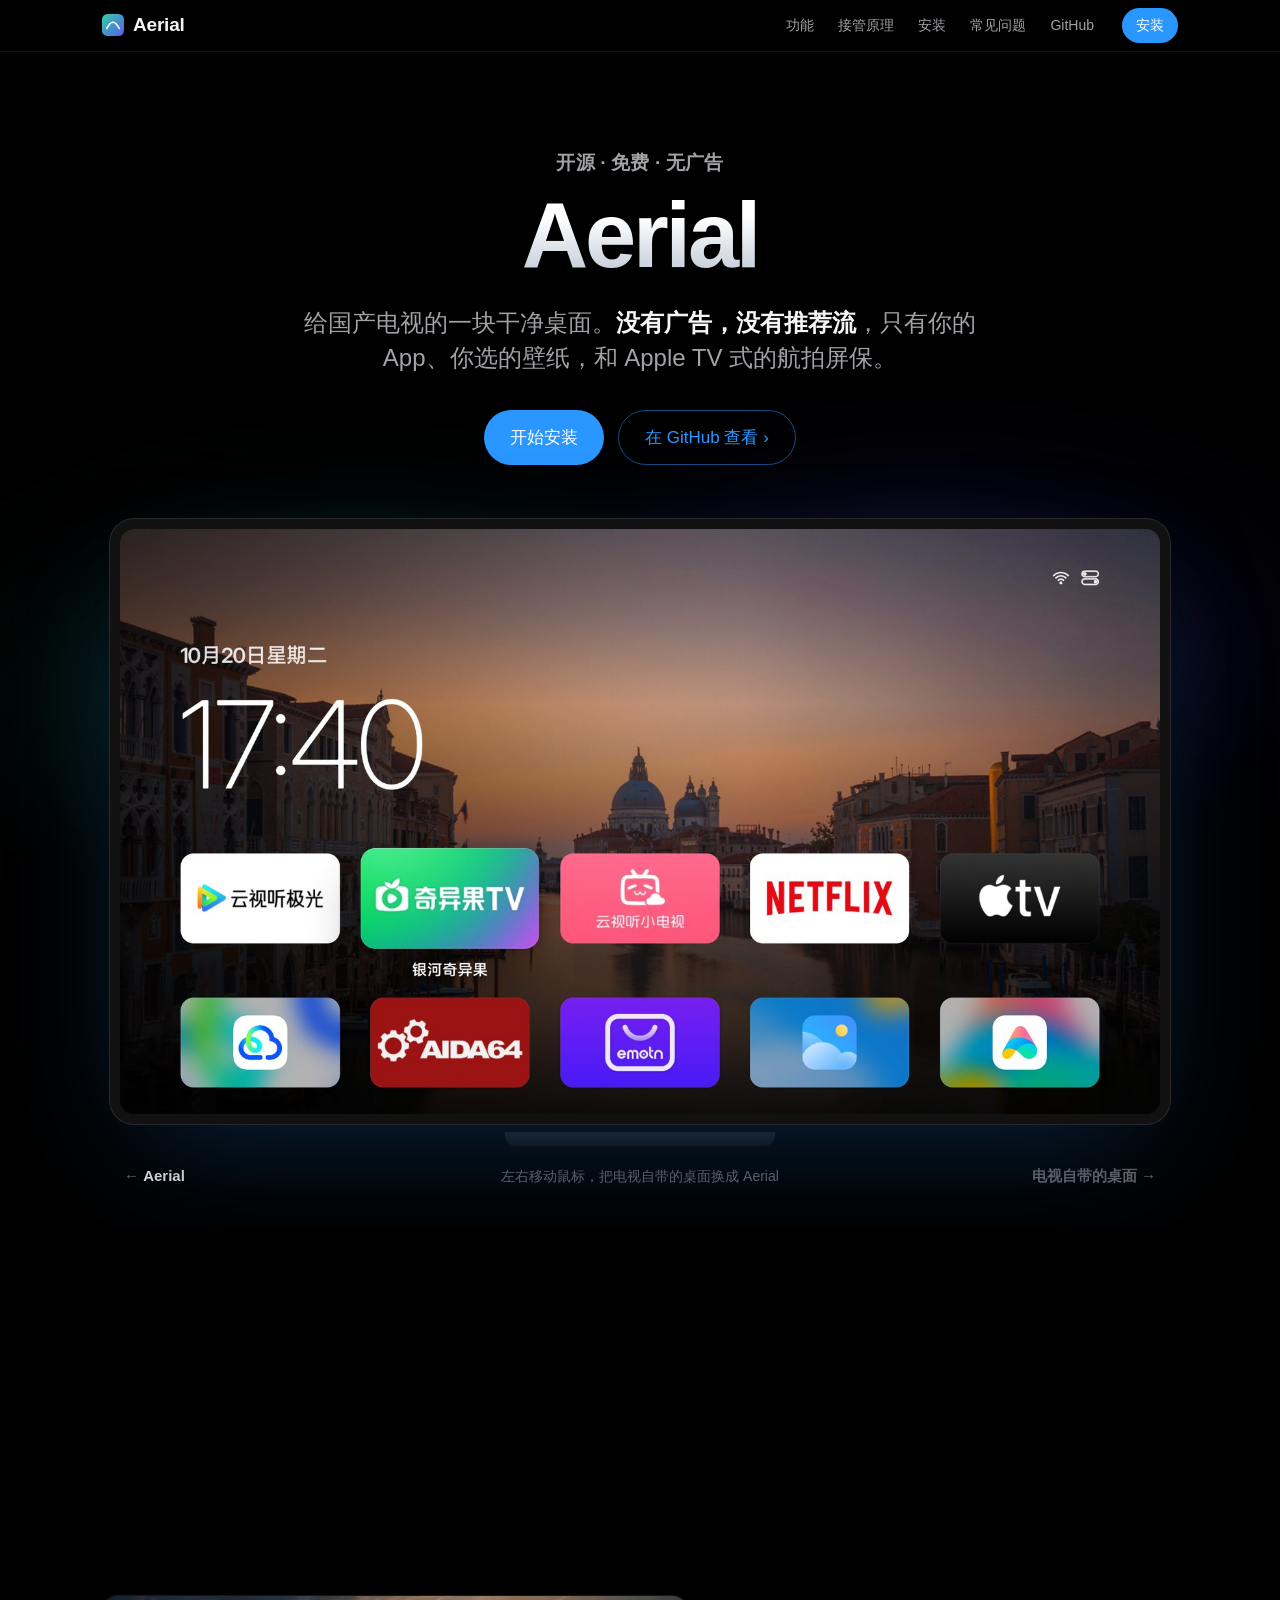
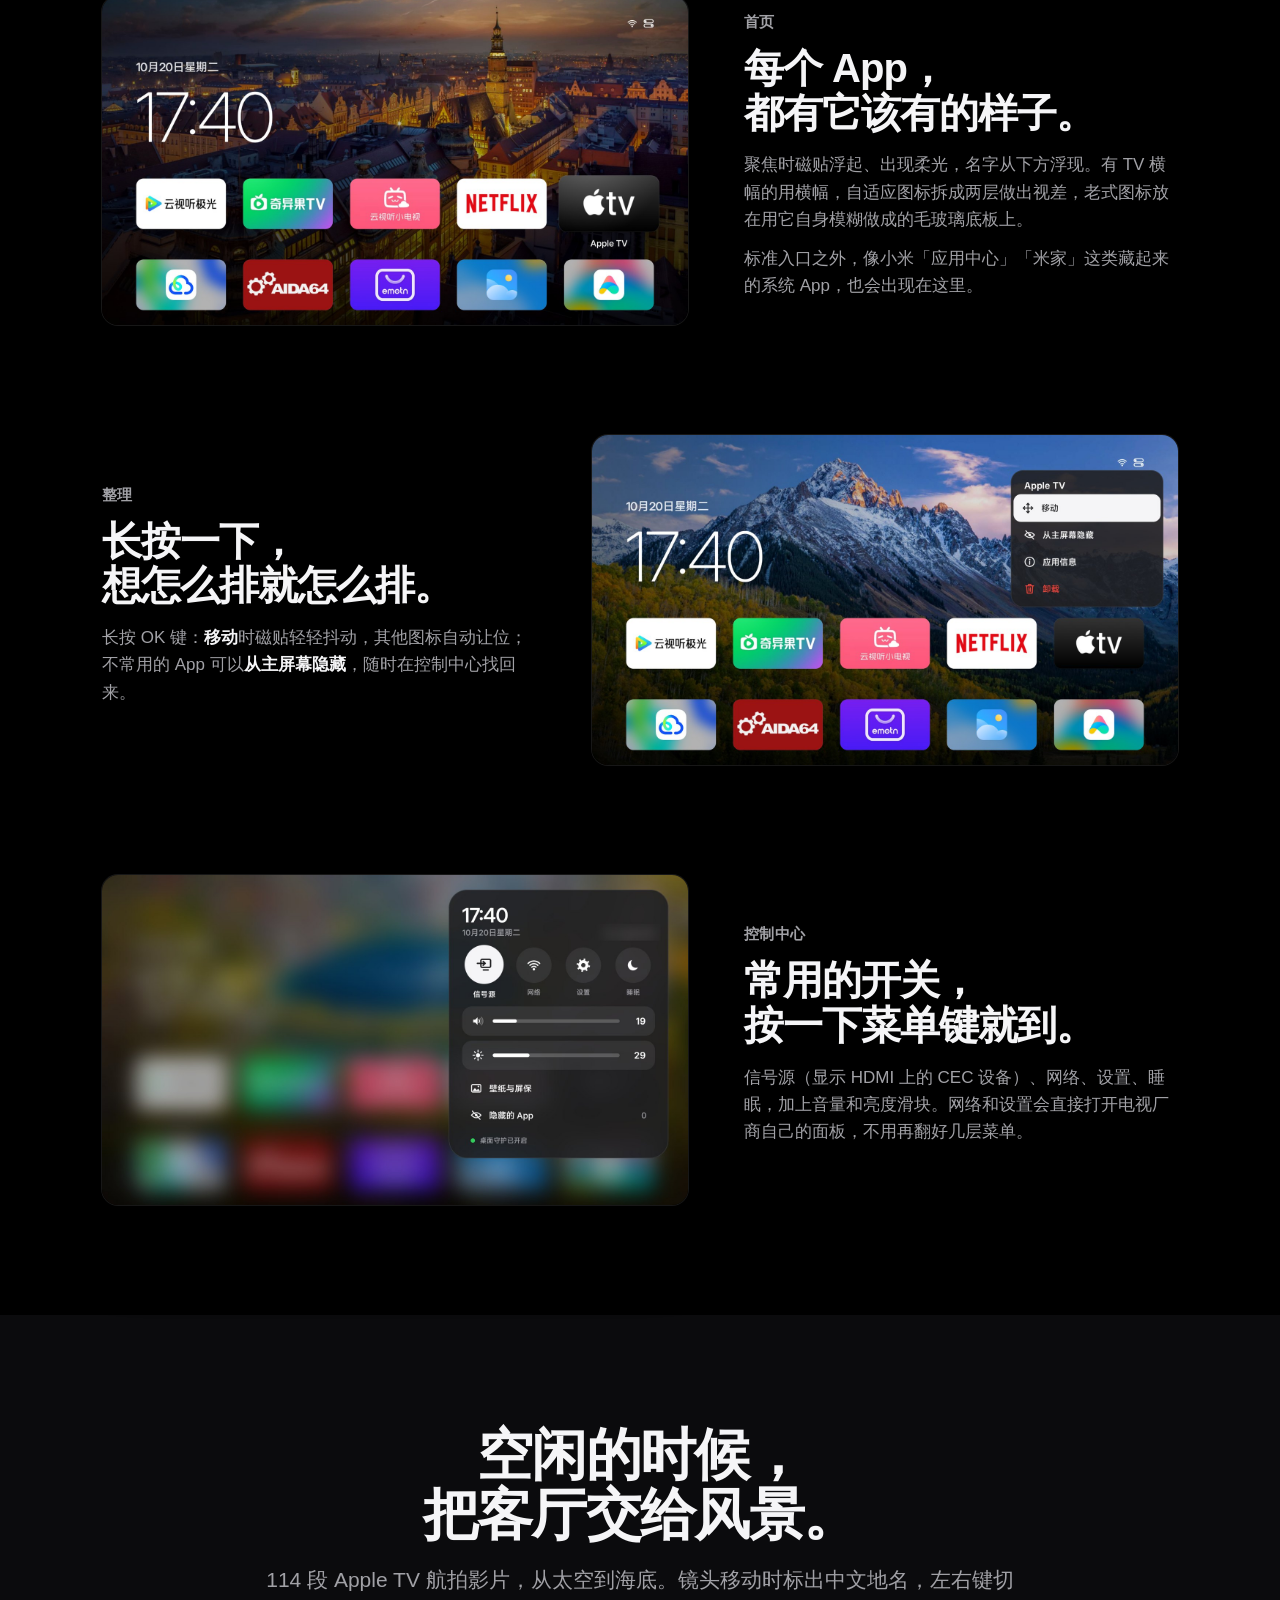
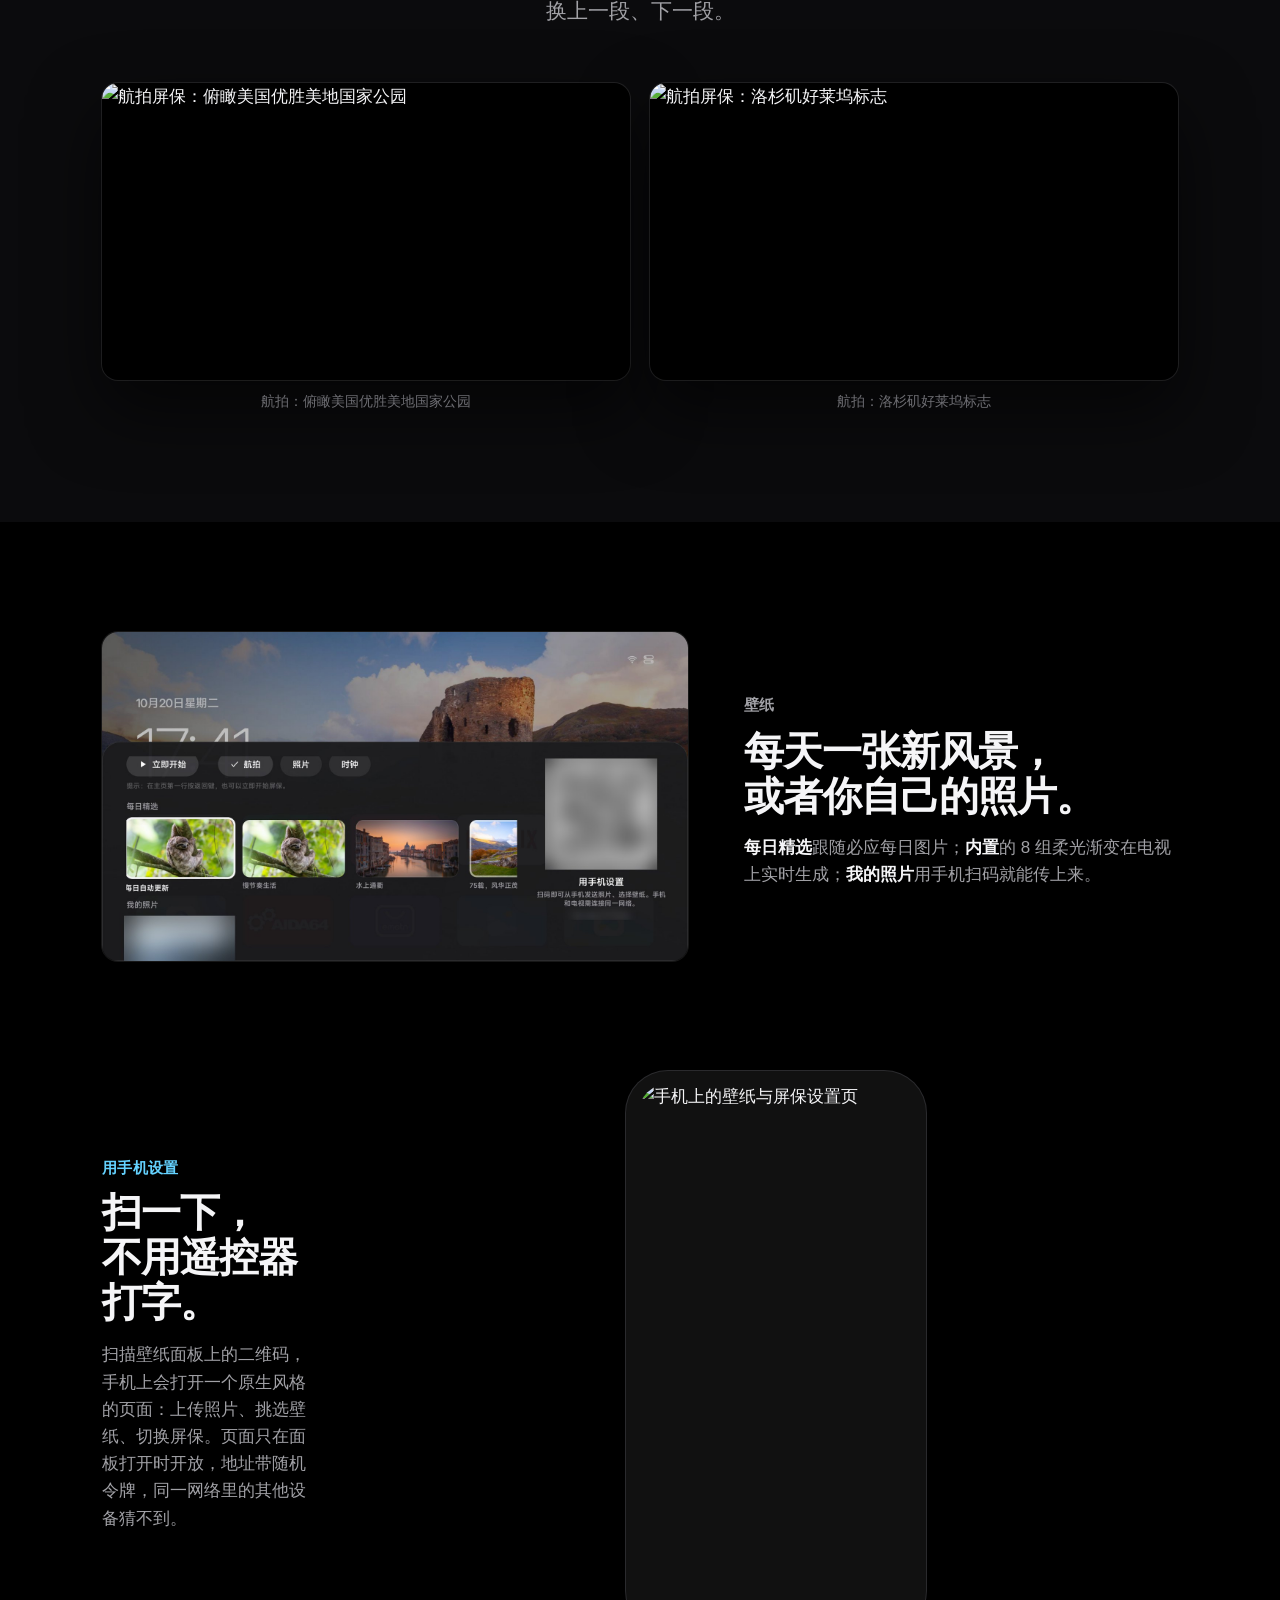
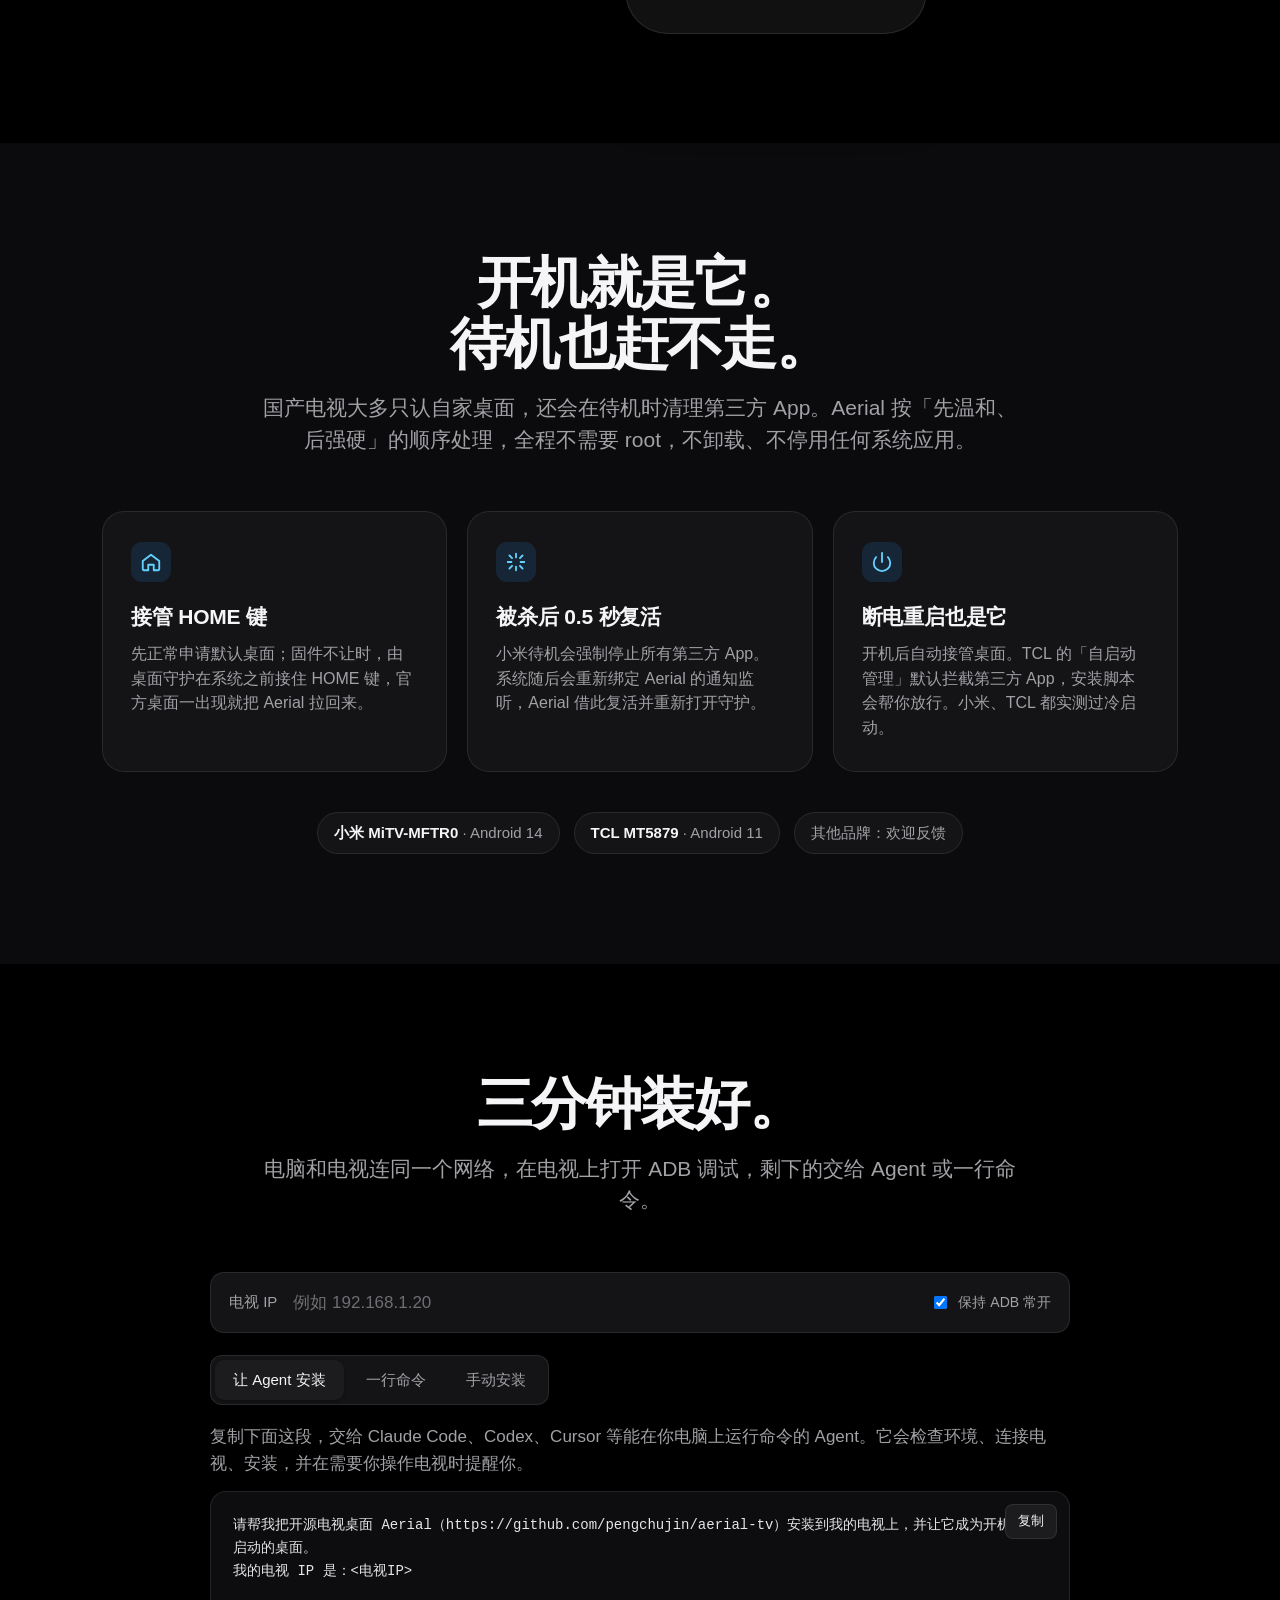
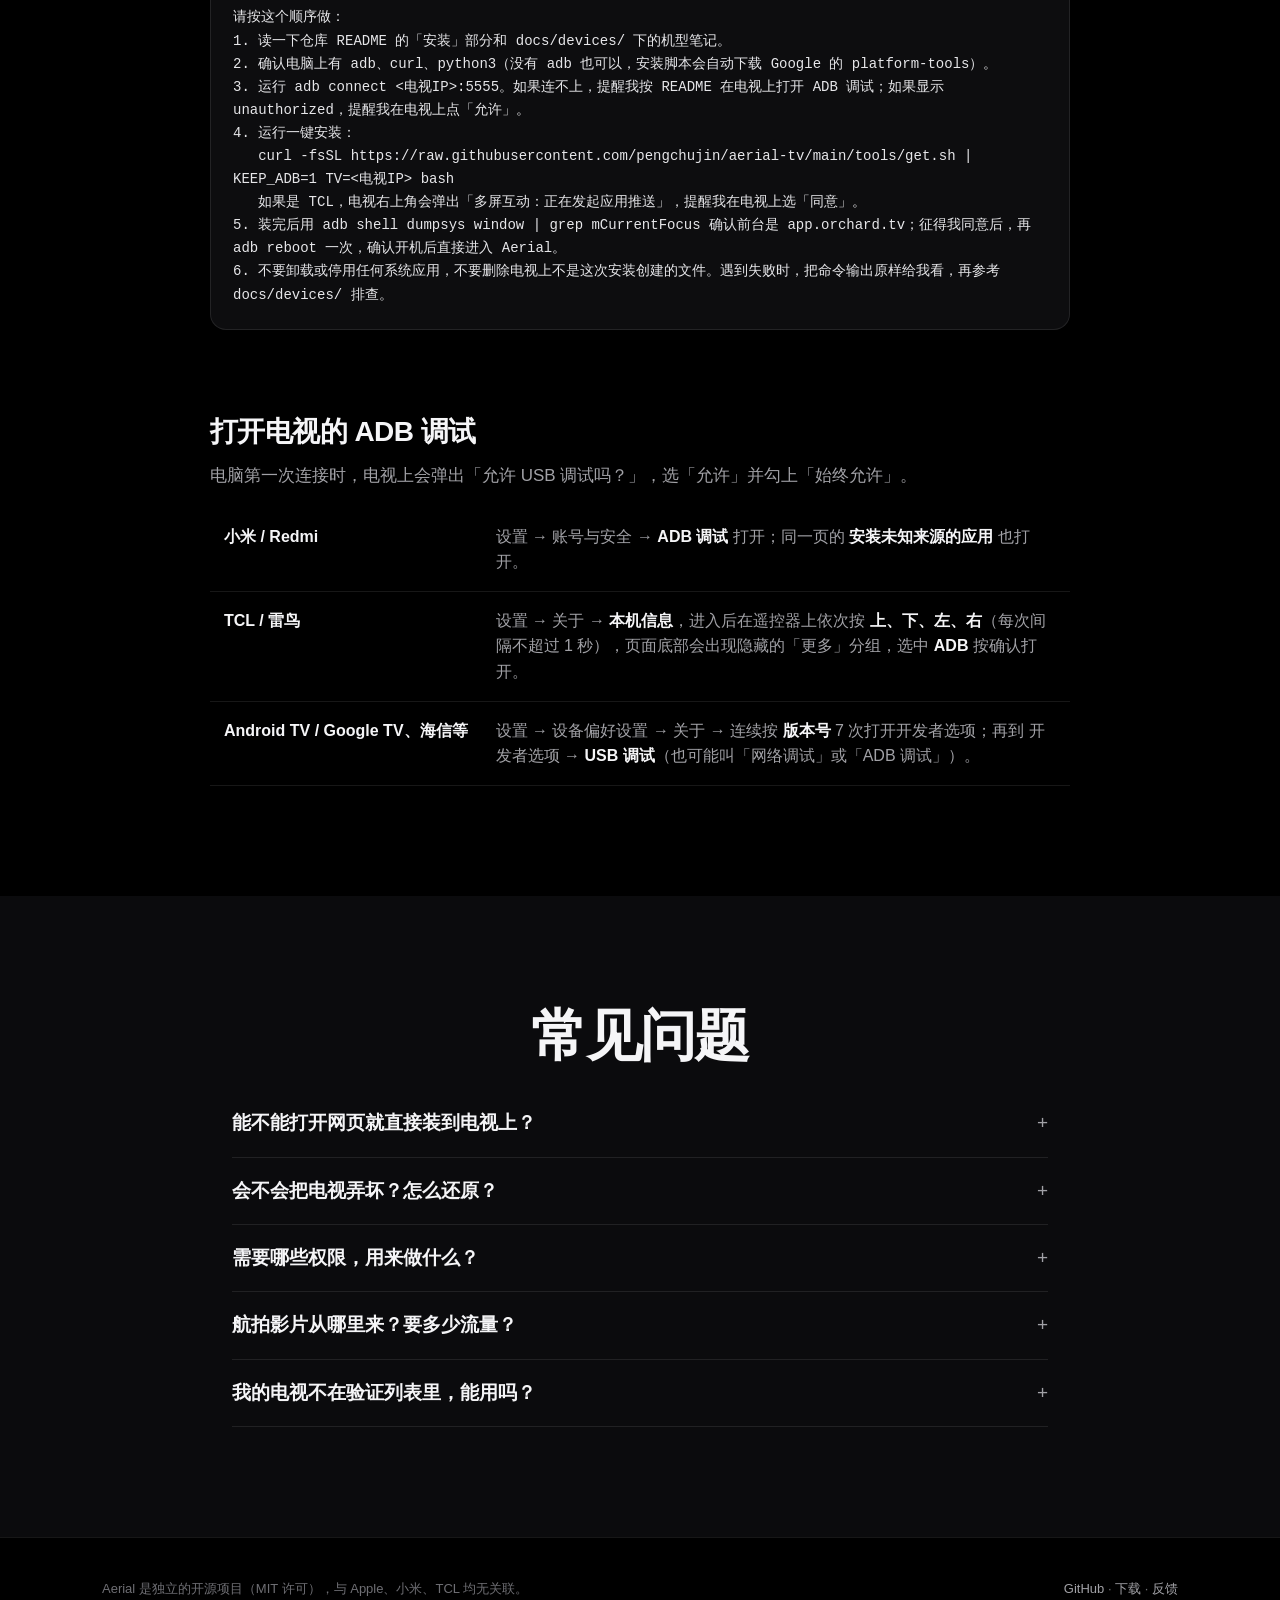
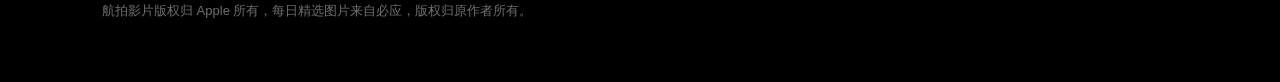
==== site/index.html @ 19781ba0 "Website: slower, timed opening wipe (2.2 s ease-in-out) Co-Authored-By: Claude Opus 5.5 <noreply@ant" ====
<!doctype html>
<html lang="zh-CN">
<head>
<meta charset="utf-8">
<meta name="viewport" content="width=device-width, initial-scale=1, viewport-fit=cover">
<title>Aerial · 给国产电视的一块干净桌面</title>
<meta name="description" content="Aerial 是参照 tvOS 设计的开源 Android TV 桌面。没有广告，没有推荐流，只有你的 App、你的壁纸和航拍屏保。支持小米、TCL 等国内电视，开机自动接管。">
<meta property="og:title" content="Aerial · 给国产电视的一块干净桌面">
<meta property="og:description" content="参照 tvOS 设计的开源电视桌面，没有广告，开机自动接管。">
<meta property="og:image" content="img/home.jpg">
<meta name="theme-color" content="#000000">
<link rel="icon" href="favicon.svg" type="image/svg+xml">
<style>
  :root {
    --bg: #000;
    --bg-2: #0b0b0d;
    --card: #141416;
    --card-2: #1c1c1f;
    --line: rgba(255,255,255,.09);
    --text: #f5f5f7;
    --muted: #a1a1a6;
    --dim: #6e6e73;
    --accent: #2997ff;
    --accent-2: #64d2ff;
    --radius: 22px;
    --max: 1120px;
    --ease: cubic-bezier(.23, 1, .32, 1);
  }
  * { box-sizing: border-box; }
  html { -webkit-text-size-adjust: 100%; scroll-behavior: smooth; }
  body {
    margin: 0; background: var(--bg); color: var(--text);
    font-family: -apple-system, BlinkMacSystemFont, "SF Pro Text", "PingFang SC", "Hiragino Sans GB", "Microsoft YaHei", "Helvetica Neue", Arial, sans-serif;
    font-size: 17px; line-height: 1.6; -webkit-font-smoothing: antialiased; text-rendering: optimizeLegibility;
  }
  img { display: block; max-width: 100%; height: auto; }
  a { color: var(--accent); text-decoration: none; }
  a:hover { text-decoration: underline; }
  .wrap { max-width: var(--max); margin: 0 auto; padding: 0 22px; }

  /* nav */
  nav {
    position: sticky; top: 0; z-index: 10; height: 52px;
    background: rgba(0,0,0,.72); -webkit-backdrop-filter: saturate(180%) blur(20px); backdrop-filter: saturate(180%) blur(20px);
    border-bottom: 1px solid var(--line);
  }
  nav .wrap { display: flex; align-items: center; height: 100%; gap: 28px; }
  nav .brand { font-weight: 600; font-size: 19px; letter-spacing: -.01em; color: var(--text); display: flex; align-items: center; gap: 9px; }
  nav .brand:hover { text-decoration: none; }
  nav .links { display: flex; gap: 24px; margin-left: auto; font-size: 14px; }
  nav .links a { color: var(--muted); }
  nav .links a:hover { color: var(--text); text-decoration: none; }
  nav .cta { font-size: 14px; padding: 6px 14px; border-radius: 980px; background: var(--accent); color: #fff; }
  nav .cta:hover { text-decoration: none; background: #0077ed; }

  /* hero */
  .hero { text-align: center; padding: 96px 0 40px; overflow: hidden; }
  .eyebrow { color: var(--muted); font-size: 19px; font-weight: 600; letter-spacing: .01em; margin: 0 0 10px; }
  h1 {
    font-size: clamp(44px, 8vw, 92px); line-height: 1.04; letter-spacing: -.035em; font-weight: 700; margin: 0;
    background: linear-gradient(180deg, #fff 30%, #b9c3d0 100%); -webkit-background-clip: text; background-clip: text; color: transparent;
  }
  .lede { font-size: clamp(19px, 2.3vw, 24px); color: var(--muted); max-width: 720px; margin: 22px auto 0; line-height: 1.45; }
  .lede strong { color: var(--text); font-weight: 600; }
  .actions { display: flex; gap: 14px; justify-content: center; flex-wrap: wrap; margin-top: 34px; }
  .btn {
    display: inline-flex; align-items: center; gap: 8px; padding: 13px 26px; border-radius: 980px; font-size: 17px; font-weight: 500;
    transition: transform .18s var(--ease), background .2s ease;
  }
  .btn:hover { text-decoration: none; }
  .btn:active { transform: scale(.97); }
  .btn.primary { background: var(--accent); color: #fff; }
  .btn.primary:hover { background: #0077ed; }
  .btn.ghost { color: var(--accent); border: 1px solid rgba(41,151,255,.5); }
  .btn.ghost:hover { background: rgba(41,151,255,.1); }

  /* tv frame */
  .tv { position: relative; margin: 64px auto 0; max-width: 1040px; }
  .tv .screen {
    position: relative; border-radius: 14px; overflow: hidden; background: #000;
    box-shadow: 0 0 0 10px #111, 0 0 0 11px #2a2a2d, 0 40px 120px -20px rgba(41,151,255,.25), 0 30px 80px rgba(0,0,0,.8);
  }
  .tv .screen img { width: 100%; aspect-ratio: 16 / 9; object-fit: cover; }
  .compare { --x: 0%; cursor: ew-resize; touch-action: pan-y; user-select: none; -webkit-user-select: none; outline: none; }
  .compare img { -webkit-user-drag: none; pointer-events: none; }
  .compare .before { position: absolute; inset: 0; height: 100%; clip-path: inset(0 0 0 var(--x)); }
  .compare .divider { transition: opacity .25s ease; position: absolute; top: 0; bottom: 0; left: var(--x); width: 2px; margin-left: -1px; background: rgba(255,255,255,.9); box-shadow: 0 0 18px rgba(0,0,0,.5); }
  .compare .knob {
    position: absolute; top: 50%; left: 50%; width: 44px; height: 44px; margin: -22px 0 0 -22px; border-radius: 50%;
    display: grid; place-items: center; color: #111; background: rgba(255,255,255,.92);
    box-shadow: 0 6px 24px rgba(0,0,0,.45); -webkit-backdrop-filter: blur(10px); backdrop-filter: blur(10px);
    transition: transform .2s var(--ease);
  }
  .compare:hover .knob, .compare:focus-visible .knob { transform: scale(1.08); }
  .compare-legend { display: grid; grid-template-columns: 1fr auto 1fr; align-items: center; gap: 16px; margin-top: 18px; }
  .compare-hint { color: var(--dim); font-size: 14px; }
  .legend { font-size: 15px; font-weight: 600; color: var(--dim); transition: color .3s ease; }
  .legend.on { color: var(--text); }
  .legend-after { text-align: left; padding-left: 4px; }
  .legend-after::before { content: "← "; color: var(--dim); font-weight: 400; }
  .legend-before { text-align: right; padding-right: 4px; }
  .legend-before::after { content: " →"; color: var(--dim); font-weight: 400; }
  .tv .stand { width: 26%; height: 14px; margin: 18px auto 0; border-radius: 0 0 10px 10px; background: linear-gradient(#2a2a2d, #141416); }
  .glow { position: absolute; inset: -10% -20% auto; height: 70%; z-index: -1; filter: blur(80px); opacity: .55;
    background: radial-gradient(40% 50% at 30% 50%, #1f7a6a, transparent 70%), radial-gradient(40% 50% at 70% 40%, #3b2a9c, transparent 70%); }

  /* sections */
  section { padding: 110px 0; }
  section.alt { background: var(--bg-2); }
  .head { text-align: center; max-width: 760px; margin: 0 auto 56px; }
  h2 { font-size: clamp(34px, 5vw, 56px); line-height: 1.08; letter-spacing: -.03em; margin: 0; font-weight: 700; }
  .head p { color: var(--muted); font-size: 21px; margin: 18px 0 0; line-height: 1.5; }

  .feature { display: grid; grid-template-columns: 1.35fr 1fr; gap: 56px; align-items: center; }
  .feature + .feature { margin-top: 110px; }
  .feature.flip { grid-template-columns: 1fr 1.35fr; }
  .feature.flip .shot { order: 2; }
  .feature h3 { font-size: clamp(28px, 3.4vw, 40px); line-height: 1.12; letter-spacing: -.025em; margin: 0 0 16px; }
  .feature p { color: var(--muted); margin: 0 0 12px; }
  .feature p strong { color: var(--text); font-weight: 600; }
  .shot { border-radius: 16px; overflow: hidden; box-shadow: 0 0 0 1px var(--line), 0 30px 70px rgba(0,0,0,.6); background: #000; }
  .shot img { width: 100%; aspect-ratio: 16 / 9; object-fit: cover; }
  .kicker { color: var(--accent-2); font-size: 15px; font-weight: 600; margin: 0 0 10px; letter-spacing: .02em; }

  .gallery { display: grid; grid-template-columns: repeat(2, 1fr); gap: 20px; }
  .gallery figure { margin: 0; }
  .gallery figcaption { color: var(--dim); font-size: 14px; margin-top: 10px; text-align: center; }

  .phone-row { display: grid; grid-template-columns: 1.35fr 1fr; gap: 56px; align-items: center; }
  .phone { width: min(300px, 100%); margin: 0 auto; border-radius: 42px; padding: 12px; background: #111; box-shadow: 0 0 0 1px #2a2a2d, 0 30px 80px rgba(0,0,0,.7); }
  .phone img { border-radius: 32px; }

  .grid3 { display: grid; grid-template-columns: repeat(3, 1fr); gap: 20px; }
  .tile { background: var(--card); border: 1px solid var(--line); border-radius: var(--radius); padding: 30px 28px; }
  .tile .ic { width: 40px; height: 40px; border-radius: 11px; display: grid; place-items: center; margin-bottom: 18px; background: rgba(41,151,255,.14); color: var(--accent-2); }
  .tile h4 { font-size: 21px; margin: 0 0 8px; letter-spacing: -.01em; }
  .tile p { margin: 0; color: var(--muted); font-size: 16px; line-height: 1.55; }

  .devices { display: flex; justify-content: center; gap: 14px; flex-wrap: wrap; margin-top: 40px; }
  .chip { border: 1px solid var(--line); background: var(--card); border-radius: 980px; padding: 8px 16px; font-size: 15px; color: var(--muted); }
  .chip b { color: var(--text); font-weight: 600; }

  /* install */
  .install { max-width: 860px; margin: 0 auto; }
  .field { display: flex; align-items: center; gap: 12px; background: var(--card); border: 1px solid var(--line); border-radius: 14px; padding: 6px 6px 6px 18px; margin-bottom: 22px; }
  .field label { color: var(--muted); font-size: 15px; white-space: nowrap; }
  .field input { flex: 1; min-width: 0; background: transparent; border: 0; color: var(--text); font: inherit; font-size: 17px; padding: 10px 4px; outline: none; }
  .field input::placeholder { color: var(--dim); }
  .field .opt { display: flex; align-items: center; gap: 8px; color: var(--muted); font-size: 14px; padding-right: 12px; white-space: nowrap; cursor: pointer; }
  .tabs { display: inline-flex; background: var(--card); border: 1px solid var(--line); border-radius: 12px; padding: 4px; gap: 4px; margin-bottom: 18px; }
  .tabs button {
    appearance: none; border: 0; background: transparent; color: var(--muted); font: inherit; font-size: 15px; font-weight: 500;
    padding: 8px 18px; border-radius: 9px; cursor: pointer; transition: background .2s ease, color .2s ease;
  }
  .tabs button[aria-selected="true"] { background: var(--card-2); color: var(--text); box-shadow: 0 1px 3px rgba(0,0,0,.4); }
  .panel { display: none; }
  .panel.on { display: block; }
  .panel > p { color: var(--muted); margin: 0 0 14px; }
  .code { position: relative; background: #0d0d0f; border: 1px solid var(--line); border-radius: 16px; }
  .code pre {
    margin: 0; padding: 22px 22px 22px; overflow-x: auto; white-space: pre-wrap; word-break: break-word;
    font: 14px/1.65 ui-monospace, "SF Mono", Menlo, Consolas, monospace; color: #e6e6e9;
  }
  .code .copy {
    position: absolute; top: 12px; right: 12px; appearance: none; border: 1px solid var(--line); background: var(--card-2);
    color: var(--text); font: inherit; font-size: 13px; padding: 6px 12px; border-radius: 8px; cursor: pointer;
    transition: background .2s ease, transform .15s var(--ease);
  }
  .code .copy:hover { background: #2a2a2e; }
  .code .copy:active { transform: scale(.96); }
  .note { color: var(--dim); font-size: 14px; margin-top: 14px; }
  .steps { counter-reset: s; list-style: none; padding: 0; margin: 0 0 18px; }
  .steps li { counter-increment: s; position: relative; padding-left: 40px; margin: 0 0 12px; color: var(--muted); }
  .steps li::before { content: counter(s); position: absolute; left: 0; top: 1px; width: 26px; height: 26px; border-radius: 50%; background: var(--card-2); color: var(--text); font-size: 14px; font-weight: 600; display: grid; place-items: center; }
  .steps li b { color: var(--text); font-weight: 600; }

  table.adb { width: 100%; border-collapse: collapse; font-size: 16px; }
  table.adb th, table.adb td { text-align: left; padding: 16px 14px; border-bottom: 1px solid var(--line); vertical-align: top; }
  table.adb th { color: var(--text); font-weight: 600; white-space: nowrap; width: 30%; }
  table.adb td { color: var(--muted); }
  table.adb b { color: var(--text); font-weight: 600; }

  details { border-bottom: 1px solid var(--line); padding: 18px 0; }
  details summary { cursor: pointer; font-size: 19px; font-weight: 600; list-style: none; display: flex; justify-content: space-between; gap: 16px; }
  details summary::after { content: "+"; color: var(--muted); font-weight: 400; transition: transform .25s var(--ease); }
  details[open] summary::after { transform: rotate(45deg); }
  details p { color: var(--muted); margin: 12px 0 0; }

  footer { border-top: 1px solid var(--line); padding: 40px 0 60px; color: var(--dim); font-size: 13px; line-height: 1.7; }
  footer .wrap { display: flex; justify-content: space-between; gap: 24px; flex-wrap: wrap; }
  footer a { color: var(--muted); }

  .reveal { opacity: 0; transform: translateY(24px); transition: opacity .9s var(--ease), transform .9s var(--ease); }
  .reveal.in { opacity: 1; transform: none; }
  @media (prefers-reduced-motion: reduce) {
    html { scroll-behavior: auto; }
    .reveal { opacity: 1; transform: none; transition: none; }
  }

  @media (max-width: 860px) {
    nav .links { display: none; }
    nav .cta { margin-left: auto; }
    .hero { padding-top: 64px; }
    section { padding: 80px 0; }
    .feature, .feature.flip, .phone-row { grid-template-columns: 1fr; gap: 28px; }
    .feature.flip .shot { order: 0; }
    .feature + .feature { margin-top: 72px; }
    .grid3, .gallery { grid-template-columns: 1fr; }
    .field { flex-wrap: wrap; padding: 10px 14px; }
    .field .opt { padding: 4px 0 6px; }
    table.adb th { width: auto; display: block; padding-bottom: 4px; border: 0; }
    table.adb td { display: block; padding-top: 0; }
    .compare-legend { grid-template-columns: 1fr 1fr; row-gap: 6px; }
    .compare-hint { grid-column: 1 / -1; grid-row: 2; text-align: center; }
    .compare .knob { width: 34px; height: 34px; margin: -17px 0 0 -17px; }
  }
</style>
</head>
<body>

<nav>
  <div class="wrap">
    <a class="brand" href="#top" aria-label="Aerial">
      <svg width="22" height="22" viewBox="0 0 32 32" aria-hidden="true"><defs><linearGradient id="g" x1="0" y1="0" x2="1" y2="1"><stop offset="0" stop-color="#2fd0a5"/><stop offset="1" stop-color="#5b5bf0"/></linearGradient></defs><rect width="32" height="32" rx="8" fill="url(#g)"/><path d="M7 21c3-6 6-9 9-9s6 3 9 9" fill="none" stroke="#fff" stroke-width="2.4" stroke-linecap="round"/></svg>
      Aerial
    </a>
    <div class="links">
      <a href="#features">功能</a>
      <a href="#how">接管原理</a>
      <a href="#install">安装</a>
      <a href="#faq">常见问题</a>
      <a href="https://github.com/pengchujin/aerial-tv">GitHub</a>
    </div>
    <a class="cta" href="#install">安装</a>
  </div>
</nav>

<header class="hero" id="top">
  <div class="wrap">
    <p class="eyebrow">开源 · 免费 · 无广告</p>
    <h1>Aerial</h1>
    <p class="lede">给国产电视的一块干净桌面。<strong>没有广告，没有推荐流</strong>，只有你的 App、你选的壁纸，和 Apple TV 式的航拍屏保。</p>
    <div class="actions">
      <a class="btn primary" href="#install">开始安装</a>
      <a class="btn ghost" href="https://github.com/pengchujin/aerial-tv">在 GitHub 查看 ›</a>
    </div>
    <div class="tv reveal">
      <div class="glow"></div>
      <div class="screen compare" id="compare" role="slider" tabindex="0" aria-label="厂商桌面与 Aerial 的对比，左右移动查看" aria-valuemin="0" aria-valuemax="100" aria-valuenow="0">
        <img class="after" src="img/home.jpg" alt="Aerial 首页：大号时钟、风景壁纸和应用网格" width="1600" height="900">
        <img class="before" src="img/stock-xiaomi.jpg" alt="电视自带的桌面：满屏剧集推荐、会员和限免角标" width="1600" height="900">
        <div class="divider" aria-hidden="true"><span class="knob"><svg width="20" height="20" viewBox="0 0 24 24" fill="none" stroke="currentColor" stroke-width="2.4" stroke-linecap="round" stroke-linejoin="round"><path d="M9 6l-6 6 6 6M15 6l6 6-6 6"/></svg></span></div>
      </div>
      <div class="stand"></div>
      <div class="compare-legend">
        <span class="legend legend-after">Aerial</span>
        <span class="compare-hint">左右移动鼠标，把电视自带的桌面换成 Aerial</span>
        <span class="legend legend-before">电视自带的桌面</span>
      </div>
    </div>
  </div>
</header>

<section id="features">
  <div class="wrap">
    <div class="head reveal">
      <h2>安静，<br>是最好的界面。</h2>
      <p>打开电视，看到的是时间和你常用的 App。按 tvOS 的方式设计，按国产电视的现实来实现。</p>
    </div>

    <div class="feature reveal">
      <div class="shot"><img src="img/focus.jpg" alt="聚焦在 Netflix 上的应用网格" loading="lazy" width="1600" height="900"></div>
      <div>
        <p class="kicker">首页</p>
        <h3>每个 App，<br>都有它该有的样子。</h3>
        <p>聚焦时磁贴浮起、出现柔光，名字从下方浮现。有 TV 横幅的用横幅，自适应图标拆成两层做出视差，老式图标放在用它自身模糊做成的毛玻璃底板上。</p>
        <p>标准入口之外，像小米「应用中心」「米家」这类藏起来的系统 App，也会出现在这里。</p>
      </div>
    </div>

    <div class="feature flip reveal">
      <div class="shot"><img src="img/menu.jpg" alt="长按菜单：移动、隐藏、应用信息、卸载" loading="lazy" width="1600" height="900"></div>
      <div>
        <p class="kicker">整理</p>
        <h3>长按一下，<br>想怎么排就怎么排。</h3>
        <p>长按 OK 键：<strong>移动</strong>时磁贴轻轻抖动，其他图标自动让位；不常用的 App 可以<strong>从主屏幕隐藏</strong>，随时在控制中心找回来。</p>
      </div>
    </div>

    <div class="feature reveal">
      <div class="shot"><img src="img/control-center.jpg" alt="控制中心：信号源、网络、设置、睡眠、音量和亮度" loading="lazy" width="1600" height="900"></div>
      <div>
        <p class="kicker">控制中心</p>
        <h3>常用的开关，<br>按一下菜单键就到。</h3>
        <p>信号源（显示 HDMI 上的 CEC 设备）、网络、设置、睡眠，加上音量和亮度滑块。网络和设置会直接打开电视厂商自己的面板，不用再翻好几层菜单。</p>
      </div>
    </div>
  </div>
</section>

<section class="alt">
  <div class="wrap">
    <div class="head reveal">
      <h2>空闲的时候，<br>把客厅交给风景。</h2>
      <p>114 段 Apple TV 航拍影片，从太空到海底。镜头移动时标出中文地名，左右键切换上一段、下一段。</p>
    </div>
    <div class="gallery reveal">
      <figure>
        <div class="shot"><img src="img/screensaver-aerial.jpg" alt="航拍屏保：俯瞰美国优胜美地国家公园" loading="lazy" width="1600" height="900"></div>
        <figcaption>航拍：俯瞰美国优胜美地国家公园</figcaption>
      </figure>
      <figure>
        <div class="shot"><img src="img/screensaver-aerial-2.jpg" alt="航拍屏保：洛杉矶好莱坞标志" loading="lazy" width="1600" height="900"></div>
        <figcaption>航拍：洛杉矶好莱坞标志</figcaption>
      </figure>
    </div>
  </div>
</section>

<section>
  <div class="wrap">
    <div class="feature reveal">
      <div class="shot"><img src="img/wallpaper.jpg" alt="壁纸与屏保面板" loading="lazy" width="1600" height="900"></div>
      <div>
        <p class="kicker">壁纸</p>
        <h3>每天一张新风景，<br>或者你自己的照片。</h3>
        <p><strong>每日精选</strong>跟随必应每日图片；<strong>内置</strong>的 8 组柔光渐变在电视上实时生成；<strong>我的照片</strong>用手机扫码就能传上来。</p>
      </div>
    </div>
    <div class="phone-row reveal" style="margin-top:110px">
      <div>
        <p class="kicker">用手机设置</p>
        <h3 style="font-size:clamp(28px,3.4vw,40px);line-height:1.12;letter-spacing:-.025em;margin:0 0 16px">扫一下，<br>不用遥控器打字。</h3>
        <p style="color:var(--muted)">扫描壁纸面板上的二维码，手机上会打开一个原生风格的页面：上传照片、挑选壁纸、切换屏保。页面只在面板打开时开放，地址带随机令牌，同一网络里的其他设备猜不到。</p>
      </div>
      <div class="phone"><img src="img/phone.jpg" alt="手机上的壁纸与屏保设置页" loading="lazy" width="780" height="1520"></div>
    </div>
  </div>
</section>

<section class="alt" id="how">
  <div class="wrap">
    <div class="head reveal">
      <h2>开机就是它。<br>待机也赶不走。</h2>
      <p>国产电视大多只认自家桌面，还会在待机时清理第三方 App。Aerial 按「先温和、后强硬」的顺序处理，全程不需要 root，不卸载、不停用任何系统应用。</p>
    </div>
    <div class="grid3 reveal">
      <div class="tile">
        <div class="ic"><svg width="22" height="22" viewBox="0 0 24 24" fill="none" stroke="currentColor" stroke-width="2" stroke-linecap="round" stroke-linejoin="round"><path d="M3 11l9-7 9 7v9a1 1 0 0 1-1 1h-5v-6h-6v6H4a1 1 0 0 1-1-1z"/></svg></div>
        <h4>接管 HOME 键</h4>
        <p>先正常申请默认桌面；固件不让时，由桌面守护在系统之前接住 HOME 键，官方桌面一出现就把 Aerial 拉回来。</p>
      </div>
      <div class="tile">
        <div class="ic"><svg width="22" height="22" viewBox="0 0 24 24" fill="none" stroke="currentColor" stroke-width="2" stroke-linecap="round" stroke-linejoin="round"><path d="M12 3v4M12 17v4M4.9 4.9l2.8 2.8M16.3 16.3l2.8 2.8M3 12h4M17 12h4M4.9 19.1l2.8-2.8M16.3 7.7l2.8-2.8"/></svg></div>
        <h4>被杀后 0.5 秒复活</h4>
        <p>小米待机会强制停止所有第三方 App。系统随后会重新绑定 Aerial 的通知监听，Aerial 借此复活并重新打开守护。</p>
      </div>
      <div class="tile">
        <div class="ic"><svg width="22" height="22" viewBox="0 0 24 24" fill="none" stroke="currentColor" stroke-width="2" stroke-linecap="round" stroke-linejoin="round"><path d="M12 2v10"/><path d="M18.4 6.6a9 9 0 1 1-12.8 0"/></svg></div>
        <h4>断电重启也是它</h4>
        <p>开机后自动接管桌面。TCL 的「自启动管理」默认拦截第三方 App，安装脚本会帮你放行。小米、TCL 都实测过冷启动。</p>
      </div>
    </div>
    <div class="devices reveal">
      <span class="chip"><b>小米 MiTV-MFTR0</b> · Android 14</span>
      <span class="chip"><b>TCL MT5879</b> · Android 11</span>
      <span class="chip">其他品牌：欢迎反馈</span>
    </div>
  </div>
</section>

<section id="install">
  <div class="wrap">
    <div class="head reveal">
      <h2>三分钟装好。</h2>
      <p>电脑和电视连同一个网络，在电视上打开 ADB 调试，剩下的交给 Agent 或一行命令。</p>
    </div>

    <div class="install reveal">
      <div class="field">
        <label for="ip">电视 IP</label>
        <input id="ip" inputmode="decimal" autocomplete="off" spellcheck="false" placeholder="例如 192.168.1.20">
        <label class="opt"><input type="checkbox" id="keep" checked> 保持 ADB 常开</label>
      </div>

      <div class="tabs" role="tablist">
        <button role="tab" aria-selected="true" data-tab="agent">让 Agent 安装</button>
        <button role="tab" aria-selected="false" data-tab="cli">一行命令</button>
        <button role="tab" aria-selected="false" data-tab="manual">手动安装</button>
      </div>

      <div class="panel on" data-panel="agent">
        <p>复制下面这段，交给 Claude Code、Codex、Cursor 等能在你电脑上运行命令的 Agent。它会检查环境、连接电视、安装，并在需要你操作电视时提醒你。</p>
        <div class="code"><button class="copy" data-copy="prompt">复制</button><pre id="prompt"></pre></div>
      </div>

      <div class="panel" data-panel="cli">
        <p>macOS 或 Linux 终端里运行。没有 adb 会自动下载 Google 官方的 platform-tools。</p>
        <div class="code"><button class="copy" data-copy="cmd">复制</button><pre id="cmd"></pre></div>
        <p class="note">TCL 电视会在右上角弹出「多屏互动：正在发起应用推送」，在电视上选「同意」即可。拒绝安装桌面类 App 的固件，在命令最后加 <code>-s guard</code>。还原成原来的桌面：把最后的 <code>bash</code> 换成 <code>bash -s restore</code>。</p>
      </div>

      <div class="panel" data-panel="manual">
        <ol class="steps">
          <li>到 <a href="https://github.com/pengchujin/aerial-tv/releases/latest">GitHub Releases</a> 下载 <b>aerial-standard.apk</b>（固件拒绝安装桌面类 App 时用 <b>aerial-guard.apk</b>）。</li>
          <li>用下面的命令安装并授予权限。Aerial 启动后会自己打开桌面守护。</li>
        </ol>
        <div class="code"><button class="copy" data-copy="manualcmd">复制</button><pre id="manualcmd"></pre></div>
        <p class="note">也可以把 APK 拷进 U 盘，用电视自带的文件管理或安全中心安装，再用 ADB 补上权限。</p>
      </div>
    </div>

    <div class="install reveal" style="margin-top:80px">
      <h3 style="font-size:28px;letter-spacing:-.02em;margin:0 0 8px">打开电视的 ADB 调试</h3>
      <p style="color:var(--muted);margin:0 0 18px">电脑第一次连接时，电视上会弹出「允许 USB 调试吗？」，选「允许」并勾上「始终允许」。</p>
      <table class="adb">
        <tr><th>小米 / Redmi</th><td>设置 → 账号与安全 → <b>ADB 调试</b> 打开；同一页的 <b>安装未知来源的应用</b> 也打开。</td></tr>
        <tr><th>TCL / 雷鸟</th><td>设置 → 关于 → <b>本机信息</b>，进入后在遥控器上依次按 <b>上、下、左、右</b>（每次间隔不超过 1 秒），页面底部会出现隐藏的「更多」分组，选中 <b>ADB</b> 按确认打开。</td></tr>
        <tr><th>Android TV / Google TV、海信等</th><td>设置 → 设备偏好设置 → 关于 → 连续按 <b>版本号</b> 7 次打开开发者选项；再到 开发者选项 → <b>USB 调试</b>（也可能叫「网络调试」或「ADB 调试」）。</td></tr>
      </table>
    </div>
  </div>
</section>

<section class="alt" id="faq">
  <div class="wrap" style="max-width:860px">
    <div class="head reveal" style="margin-bottom:24px"><h2>常见问题</h2></div>
    <div class="reveal">
      <details>
        <summary>能不能打开网页就直接装到电视上？</summary>
        <p>目前做不到。浏览器不能直接连接电视的网络 ADB（网页没有原生 TCP），电视的 USB 口也不能作为设备被电脑连接，所以 WebUSB 这条路也走不通。最接近「一键」的方式，就是上面的 Agent 提示词和一行命令。</p>
      </details>
      <details>
        <summary>会不会把电视弄坏？怎么还原？</summary>
        <p>不会卸载、停用或修改任何系统应用，只授予了几项权限、改了桌面和屏保设置。在「一行命令」里把 <code>bash</code> 换成 <code>bash -s restore</code> 运行，就会撤销所有授权和设置，回到原来的桌面；再加 <code>--uninstall</code> 会同时卸载 Aerial。</p>
      </details>
      <details>
        <summary>需要哪些权限，用来做什么？</summary>
        <p><code>WRITE_SECURE_SETTINGS</code> 用来在守护服务被系统关闭后重新打开它；通知监听用于被杀或开机后由系统拉起（不读取任何通知）；无障碍服务只用来接住 HOME 键，不读取屏幕内容；定位只用来显示 Wi-Fi 名称。</p>
      </details>
      <details>
        <summary>航拍影片从哪里来？要多少流量？</summary>
        <p>影片由 Apple 的服务器直接播放，Aerial 只保存影片地址和地名。按 1080p H.264 播放，码率约 15–20 Mbps。连不上时会自动改用照片屏保。</p>
      </details>
      <details>
        <summary>我的电视不在验证列表里，能用吗？</summary>
        <p>大概率可以。原生 Android TV / Google TV 最简单；国产固件按同样的思路处理。遇到问题欢迎在 GitHub 提 Issue，附上型号和安装脚本的输出。</p>
      </details>
    </div>
  </div>
</section>

<footer>
  <div class="wrap">
    <div>
      Aerial 是独立的开源项目（MIT 许可），与 Apple、小米、TCL 均无关联。<br>
      航拍影片版权归 Apple 所有，每日精选图片来自必应，版权归原作者所有。
    </div>
    <div><a href="https://github.com/pengchujin/aerial-tv">GitHub</a> · <a href="https://github.com/pengchujin/aerial-tv/releases/latest">下载</a> · <a href="https://github.com/pengchujin/aerial-tv/issues">反馈</a></div>
  </div>
</footer>

<script>
  const REPO = 'pengchujin/aerial-tv';
  const RAW = `https://raw.githubusercontent.com/${REPO}/main/tools/get.sh`;
  // Served from our own domain (Cloudflare Pages), /install.sh redirects to the script on GitHub.
  const onSite = location.protocol.startsWith('http') && !/github|localhost|127\.0\.0\.1/.test(location.hostname);
  const SCRIPT = onSite ? `${location.origin}/install.sh` : RAW;

  const $ = s => document.querySelector(s);
  const store = { get(k) { try { return localStorage.getItem(k); } catch (e) { return null; } },
                  set(k, v) { try { localStorage.setItem(k, v); } catch (e) {} } };

  function render() {
    const ip = $('#ip').value.trim() || '<电视IP>';
    const keep = $('#keep').checked;
    const env = (keep ? 'KEEP_ADB=1 ' : '') + `TV=${ip}`;
    $('#cmd').textContent = `curl -fsSL ${SCRIPT} | ${env} bash`;
    $('#prompt').textContent =
`请帮我把开源电视桌面 Aerial（https://github.com/${REPO}）安装到我的电视上，并让它成为开机自动启动的桌面。
我的电视 IP 是：${ip}

请按这个顺序做：
1. 读一下仓库 README 的「安装」部分和 docs/devices/ 下的机型笔记。
2. 确认电脑上有 adb、curl、python3（没有 adb 也可以，安装脚本会自动下载 Google 的 platform-tools）。
3. 运行 adb connect ${ip}:5555。如果连不上，提醒我按 README 在电视上打开 ADB 调试；如果显示 unauthorized，提醒我在电视上点「允许」。
4. 运行一键安装：
   curl -fsSL ${SCRIPT} | ${env} bash
   如果是 TCL，电视右上角会弹出「多屏互动：正在发起应用推送」，提醒我在电视上选「同意」。
5. 装完后用 adb shell dumpsys window | grep mCurrentFocus 确认前台是 app.orchard.tv；征得我同意后，再 adb reboot 一次，确认开机后直接进入 Aerial。
6. 不要卸载或停用任何系统应用，不要删除电视上不是这次安装创建的文件。遇到失败时，把命令输出原样给我看，再参考 docs/devices/ 排查。`;
    $('#manualcmd').textContent =
`adb connect ${ip}:5555
adb install -r aerial-standard.apk
adb shell pm grant app.orchard.tv android.permission.WRITE_SECURE_SETTINGS
adb shell cmd notification allow_listener app.orchard.tv/app.orchard.tv.guard.RevivalListener
adb shell appops set app.orchard.tv SYSTEM_ALERT_WINDOW allow
adb shell appops set app.orchard.tv APP_AUTO_START allow   # 仅 TCL：允许开机自启
adb shell am start -n app.orchard.tv/.MainActivity`;
  }

  $('#ip').value = store.get('aerial-ip') || '';
  $('#ip').addEventListener('input', () => { store.set('aerial-ip', $('#ip').value.trim()); render(); });
  $('#keep').addEventListener('change', render);
  render();

  document.querySelectorAll('.tabs button').forEach(b => b.addEventListener('click', () => {
    document.querySelectorAll('.tabs button').forEach(x => x.setAttribute('aria-selected', x === b ? 'true' : 'false'));
    document.querySelectorAll('.panel').forEach(p => p.classList.toggle('on', p.dataset.panel === b.dataset.tab));
  }));

  document.querySelectorAll('.copy').forEach(b => b.addEventListener('click', async () => {
    const text = document.getElementById(b.dataset.copy).textContent;
    try { await navigator.clipboard.writeText(text); }
    catch (e) {
      const t = document.createElement('textarea'); t.value = text; document.body.appendChild(t); t.select();
      try { document.execCommand('copy'); } catch (_) {} t.remove();
    }
    b.textContent = '已复制'; clearTimeout(b.timer); b.timer = setTimeout(() => b.textContent = '复制', 1600);
  }));

  // Before/after: the TV's own launcher on the right of the line, Aerial on the left. The line
  // follows the pointer across the hero, eased so it glides rather than jumps.
  (() => {
    const box = $('#compare');
    const hero = document.querySelector('.hero');
    const legendAfter = document.querySelector('.legend-after'), legendBefore = document.querySelector('.legend-before');
    const divider = box.querySelector('.divider');
    const reduced = matchMedia('(prefers-reduced-motion: reduce)').matches;
    let x = 0, target = 0, raf = 0, touched = false;
    const set = v => {
      x = v;
      box.style.setProperty('--x', (x * 100).toFixed(2) + '%');
      box.setAttribute('aria-valuenow', Math.round(x * 100));
      // The side that holds more of the screen lights up its label.
      legendAfter.classList.toggle('on', x >= 0.5);
      legendBefore.classList.toggle('on', x < 0.5);
      // At either end the line and its knob would hang half off the screen; let them go.
      divider.style.opacity = x > 0.03 && x < 0.97 ? 1 : 0;
    };
    const tick = () => {
      const d = target - x;
      if (Math.abs(d) < 0.0005) { set(target); raf = 0; return; }
      set(x + d * 0.14);
      raf = requestAnimationFrame(tick);
    };
    const go = v => { target = Math.min(1, Math.max(0, v)); if (reduced) set(target); else if (!raf) raf = requestAnimationFrame(tick); };
    const fromEvent = e => { const r = box.getBoundingClientRect(); return (e.clientX - r.left) / r.width; };

    hero.addEventListener('pointermove', e => { if (e.pointerType === 'mouse') { touched = true; go(fromEvent(e)); } });
    box.addEventListener('pointerdown', e => { touched = true; box.setPointerCapture(e.pointerId); go(fromEvent(e)); });
    box.addEventListener('pointermove', e => { if (e.pointerType !== 'mouse' && box.hasPointerCapture(e.pointerId)) go(fromEvent(e)); });
    box.addEventListener('keydown', e => {
      if (e.key === 'ArrowRight' || e.key === 'ArrowLeft') { e.preventDefault(); touched = true; go(target + (e.key === 'ArrowRight' ? 0.1 : -0.1)); }
    });

    if (matchMedia('(hover: none)').matches) $('.compare-hint').textContent = '左右拖动，把电视自带的桌面换成 Aerial';
    set(0);
    // A first sweep wipes the TV's launcher away and rests on Aerial; it gives way as soon as someone moves the pointer.
    if (reduced) { set(1); return; }
    // The intro is its own slow, timed wipe (the pointer-follow easing is too quick for it).
    const intro = (duration = 2200) => {
      const t0 = performance.now();
      const ease = t => t < 0.5 ? 4 * t * t * t : 1 - Math.pow(-2 * t + 2, 3) / 2;
      const step = now => {
        if (touched) return;
        const t = Math.min(1, (now - t0) / duration);
        set(ease(t)); target = x;
        if (t < 1) requestAnimationFrame(step);
      };
      requestAnimationFrame(step);
    };
    const start = () => setTimeout(() => { if (!touched) intro(); }, 600);
    const seen = new IntersectionObserver(es => { if (es[0].isIntersecting) { seen.disconnect(); start(); } }, { threshold: 0.5 });
    seen.observe(box);
  })();

  const io = 'IntersectionObserver' in window ? new IntersectionObserver(es => es.forEach(e => {
    if (e.isIntersecting) { e.target.classList.add('in'); io.unobserve(e.target); }
  }), { rootMargin: '0px 0px -10% 0px' }) : null;
  document.querySelectorAll('.reveal').forEach(el => io ? io.observe(el) : el.classList.add('in'));
</script>
</body>
</html>
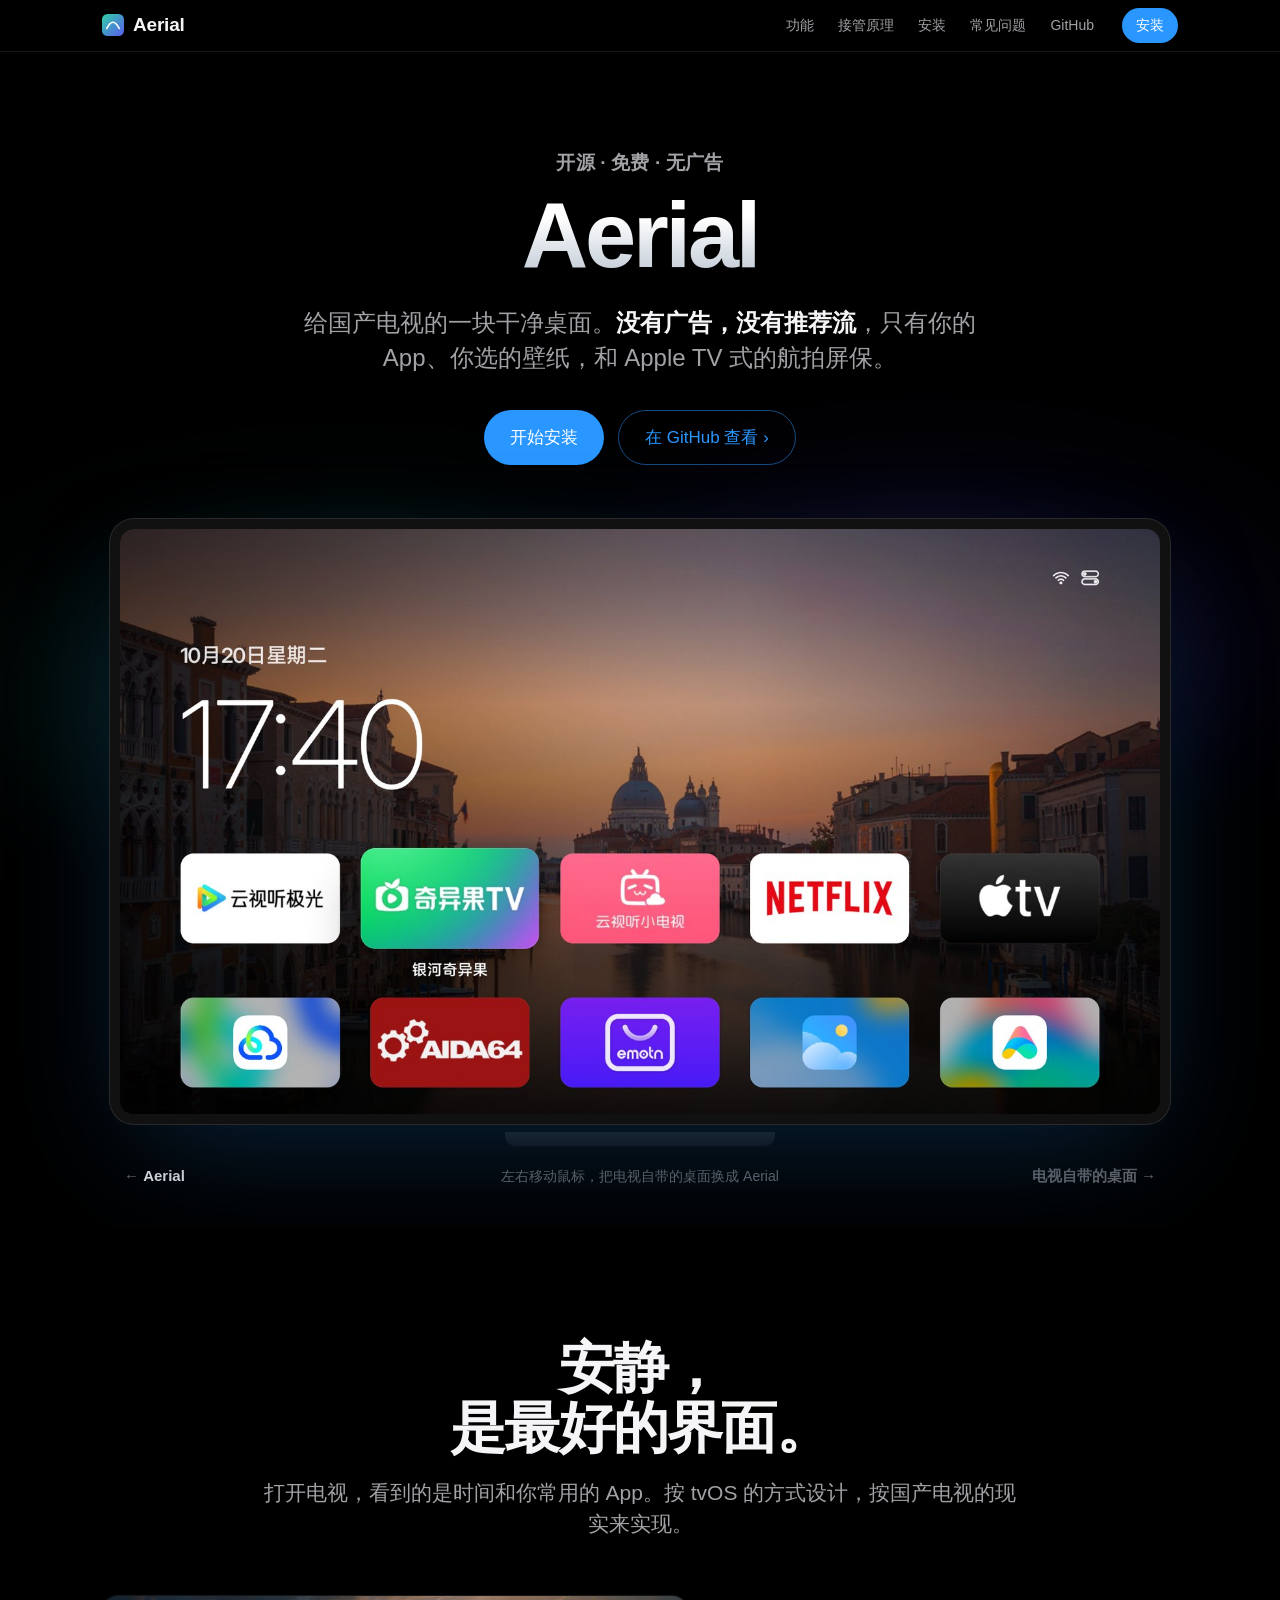
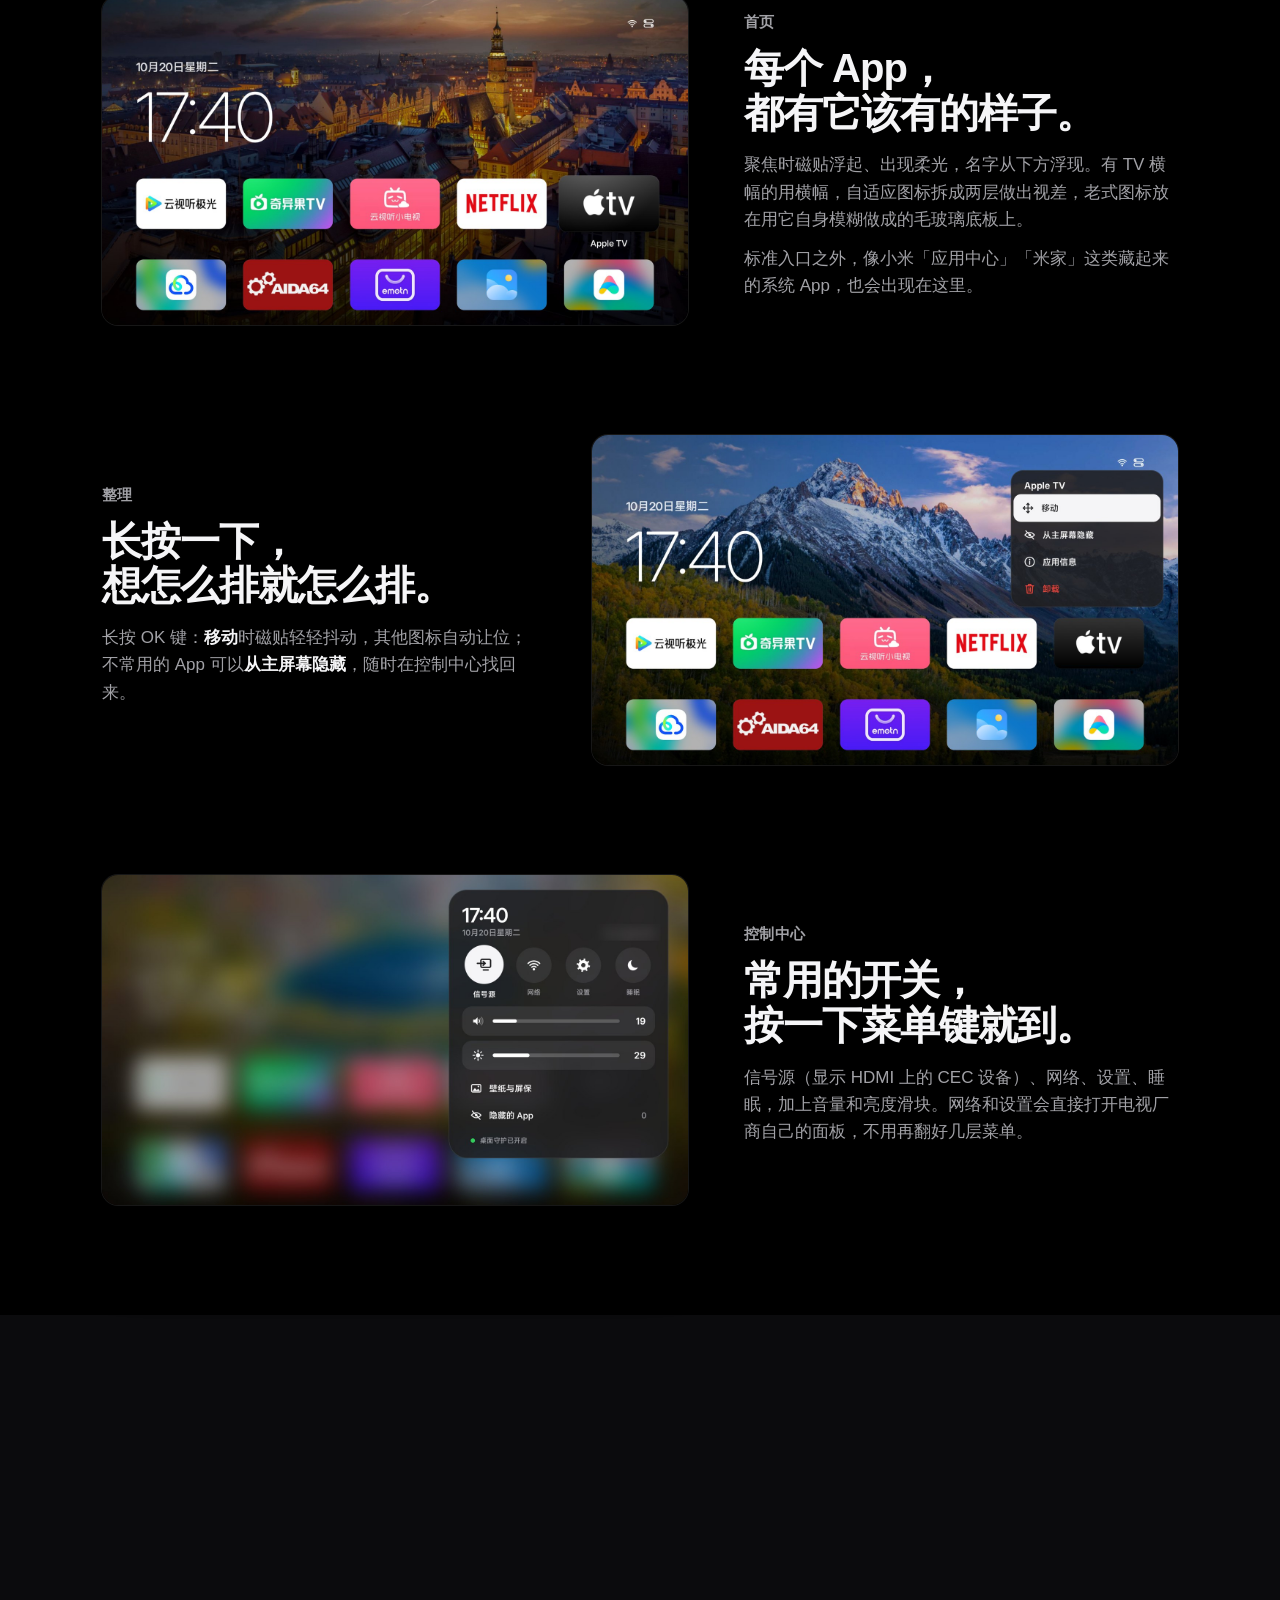
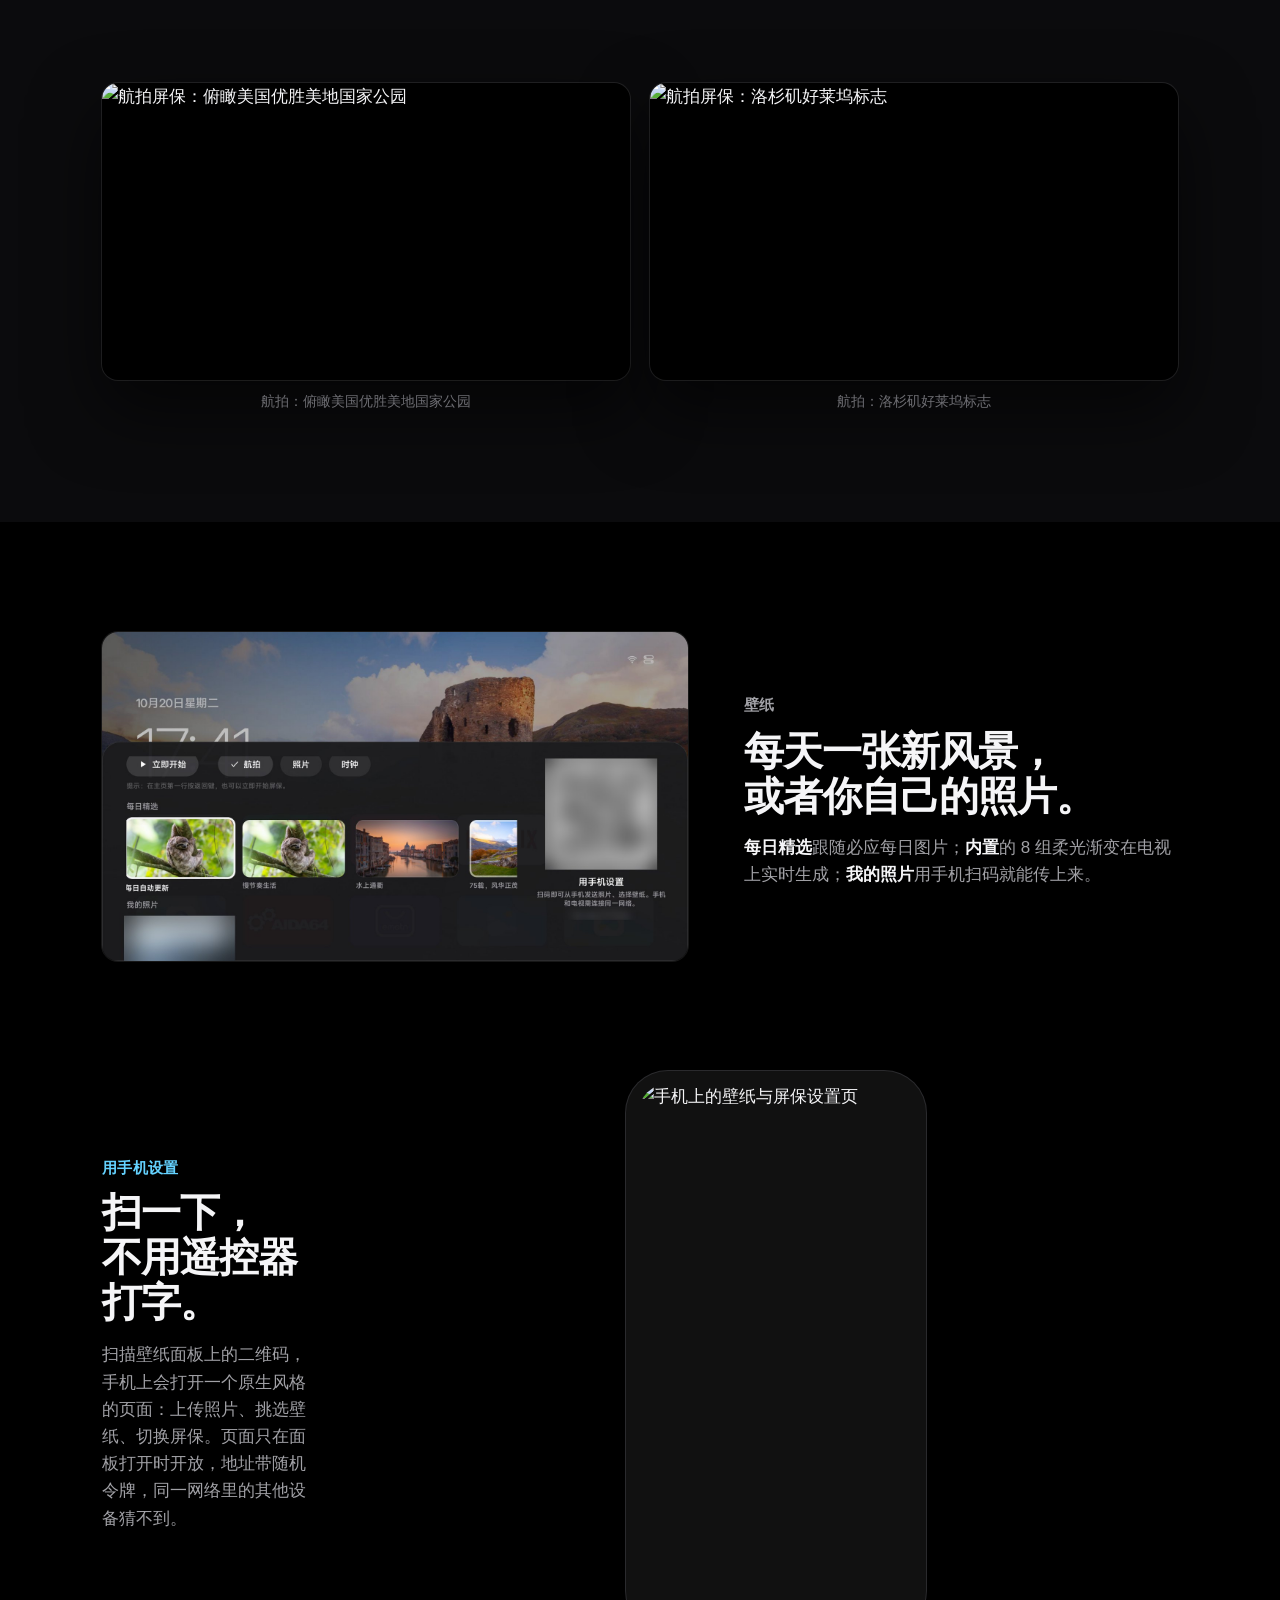
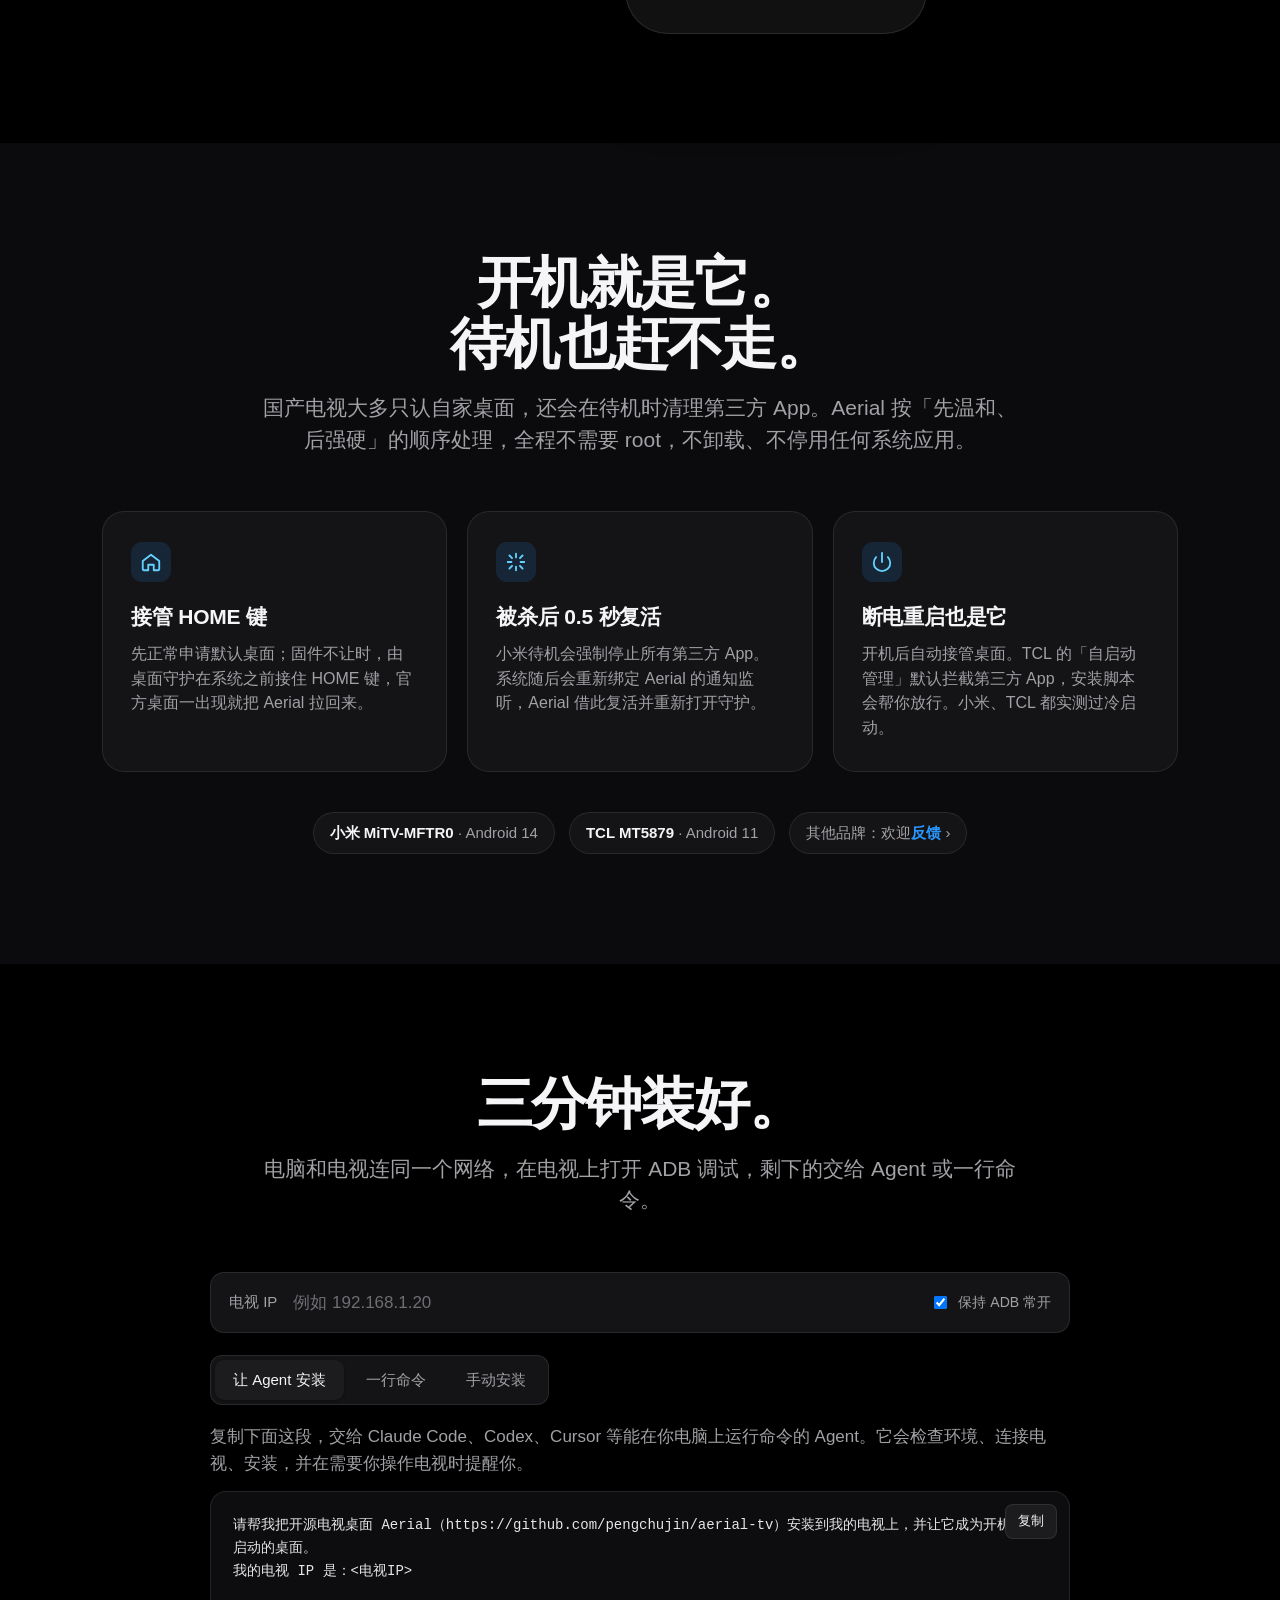
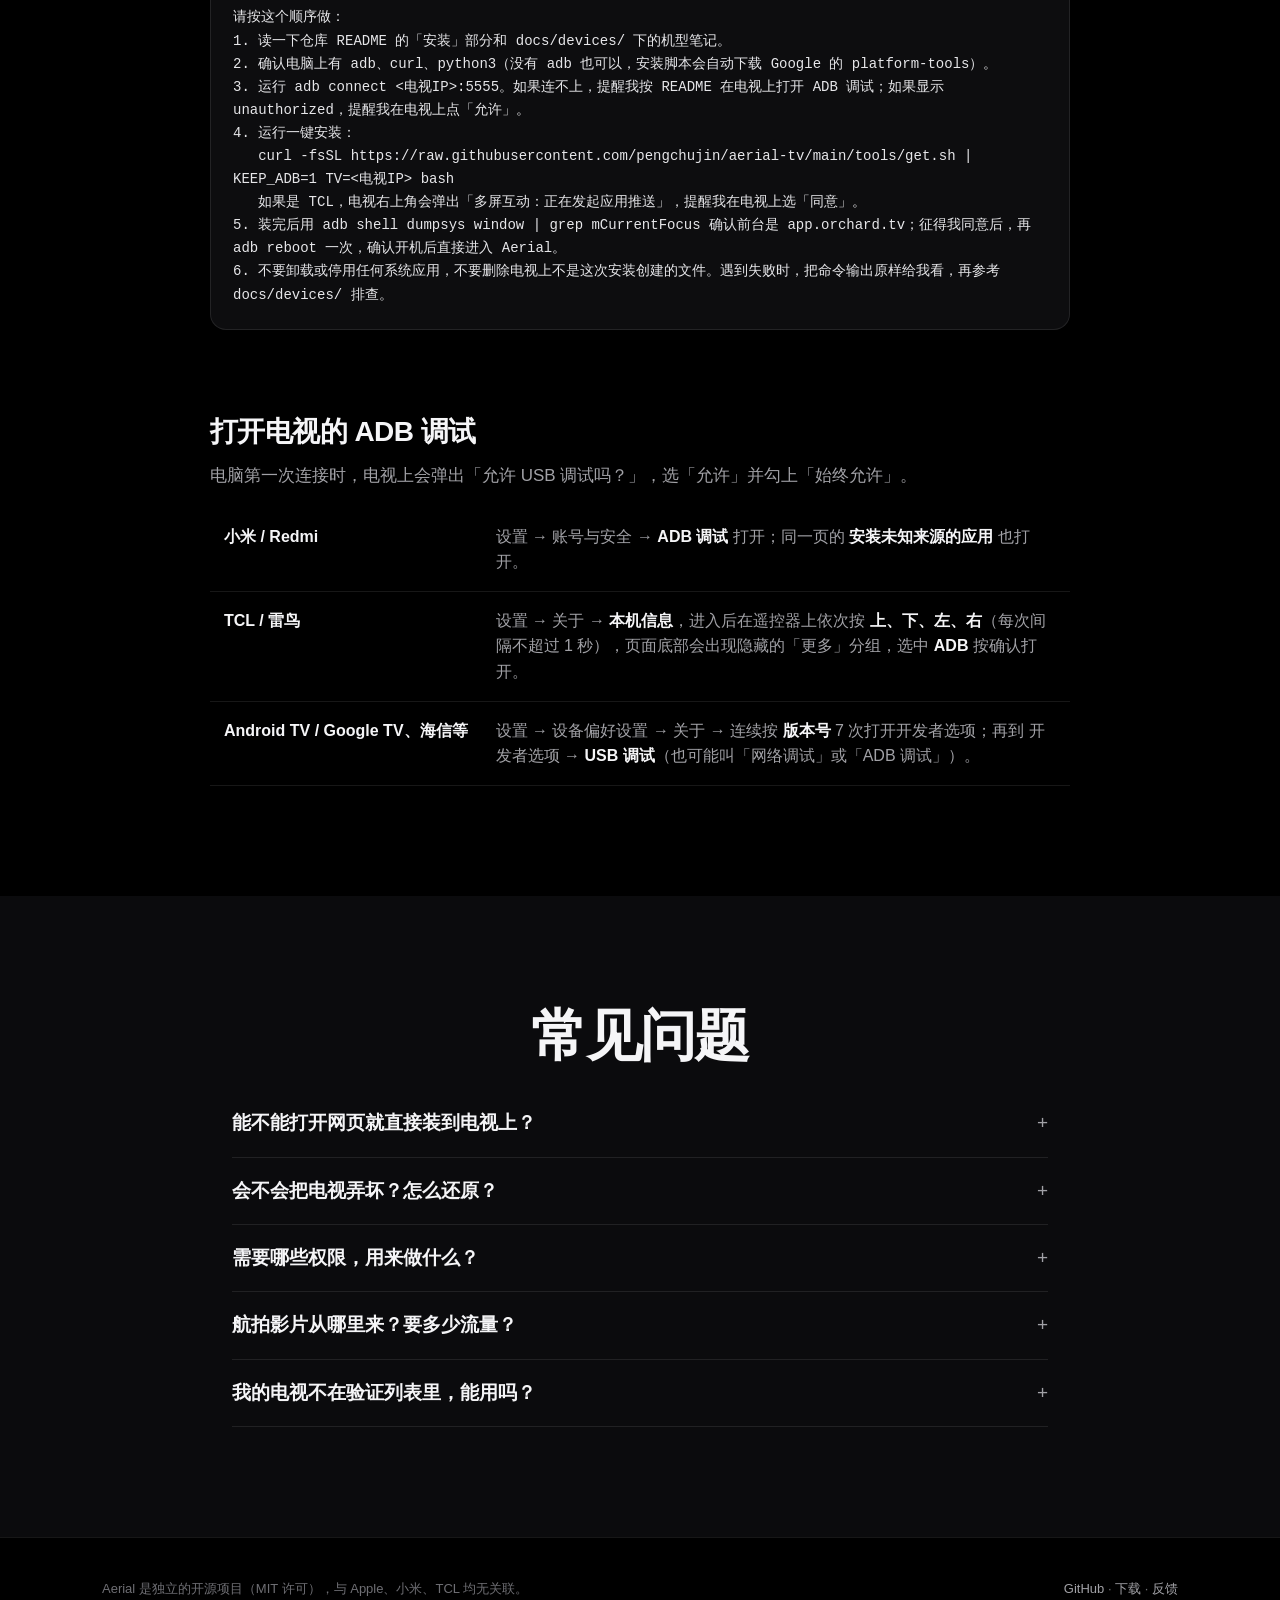
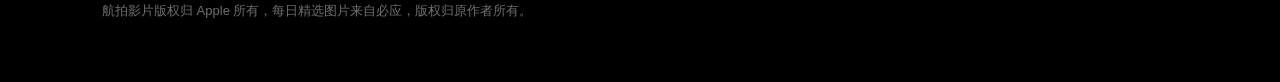
==== commit 3a49f62c: "Link the feedback chip and FAQ to GitHub Issues Co-Authored-By: Claude Opus 5.5 <noreply@anthropic.c" ====
--- a/site/index.html
+++ b/site/index.html
@@ -139,6 +139,9 @@
   .devices { display: flex; justify-content: center; gap: 14px; flex-wrap: wrap; margin-top: 40px; }
   .chip { border: 1px solid var(--line); background: var(--card); border-radius: 980px; padding: 8px 16px; font-size: 15px; color: var(--muted); }
   .chip b { color: var(--text); font-weight: 600; }
+  a.chip-link { color: var(--muted); transition: border-color .2s ease, color .2s ease; }
+  a.chip-link b { color: var(--accent); }
+  a.chip-link:hover { text-decoration: none; border-color: rgba(41,151,255,.5); color: var(--text); }
 
   /* install */
   .install { max-width: 860px; margin: 0 auto; }
@@ -364,7 +367,7 @@
     <div class="devices reveal">
       <span class="chip"><b>小米 MiTV-MFTR0</b> · Android 14</span>
       <span class="chip"><b>TCL MT5879</b> · Android 11</span>
-      <span class="chip">其他品牌：欢迎反馈</span>
+      <a class="chip chip-link" href="https://github.com/pengchujin/aerial-tv/issues">其他品牌：欢迎<b>反馈</b> ›</a>
     </div>
   </div>
 </section>
@@ -444,7 +447,7 @@
       </details>
       <details>
         <summary>我的电视不在验证列表里，能用吗？</summary>
-        <p>大概率可以。原生 Android TV / Google TV 最简单；国产固件按同样的思路处理。遇到问题欢迎在 GitHub 提 Issue，附上型号和安装脚本的输出。</p>
+        <p>大概率可以。原生 Android TV / Google TV 最简单；国产固件按同样的思路处理。遇到问题欢迎在 <a href="https://github.com/pengchujin/aerial-tv/issues">GitHub 提 Issue</a>，附上型号和安装脚本的输出。</p>
       </details>
     </div>
   </div>
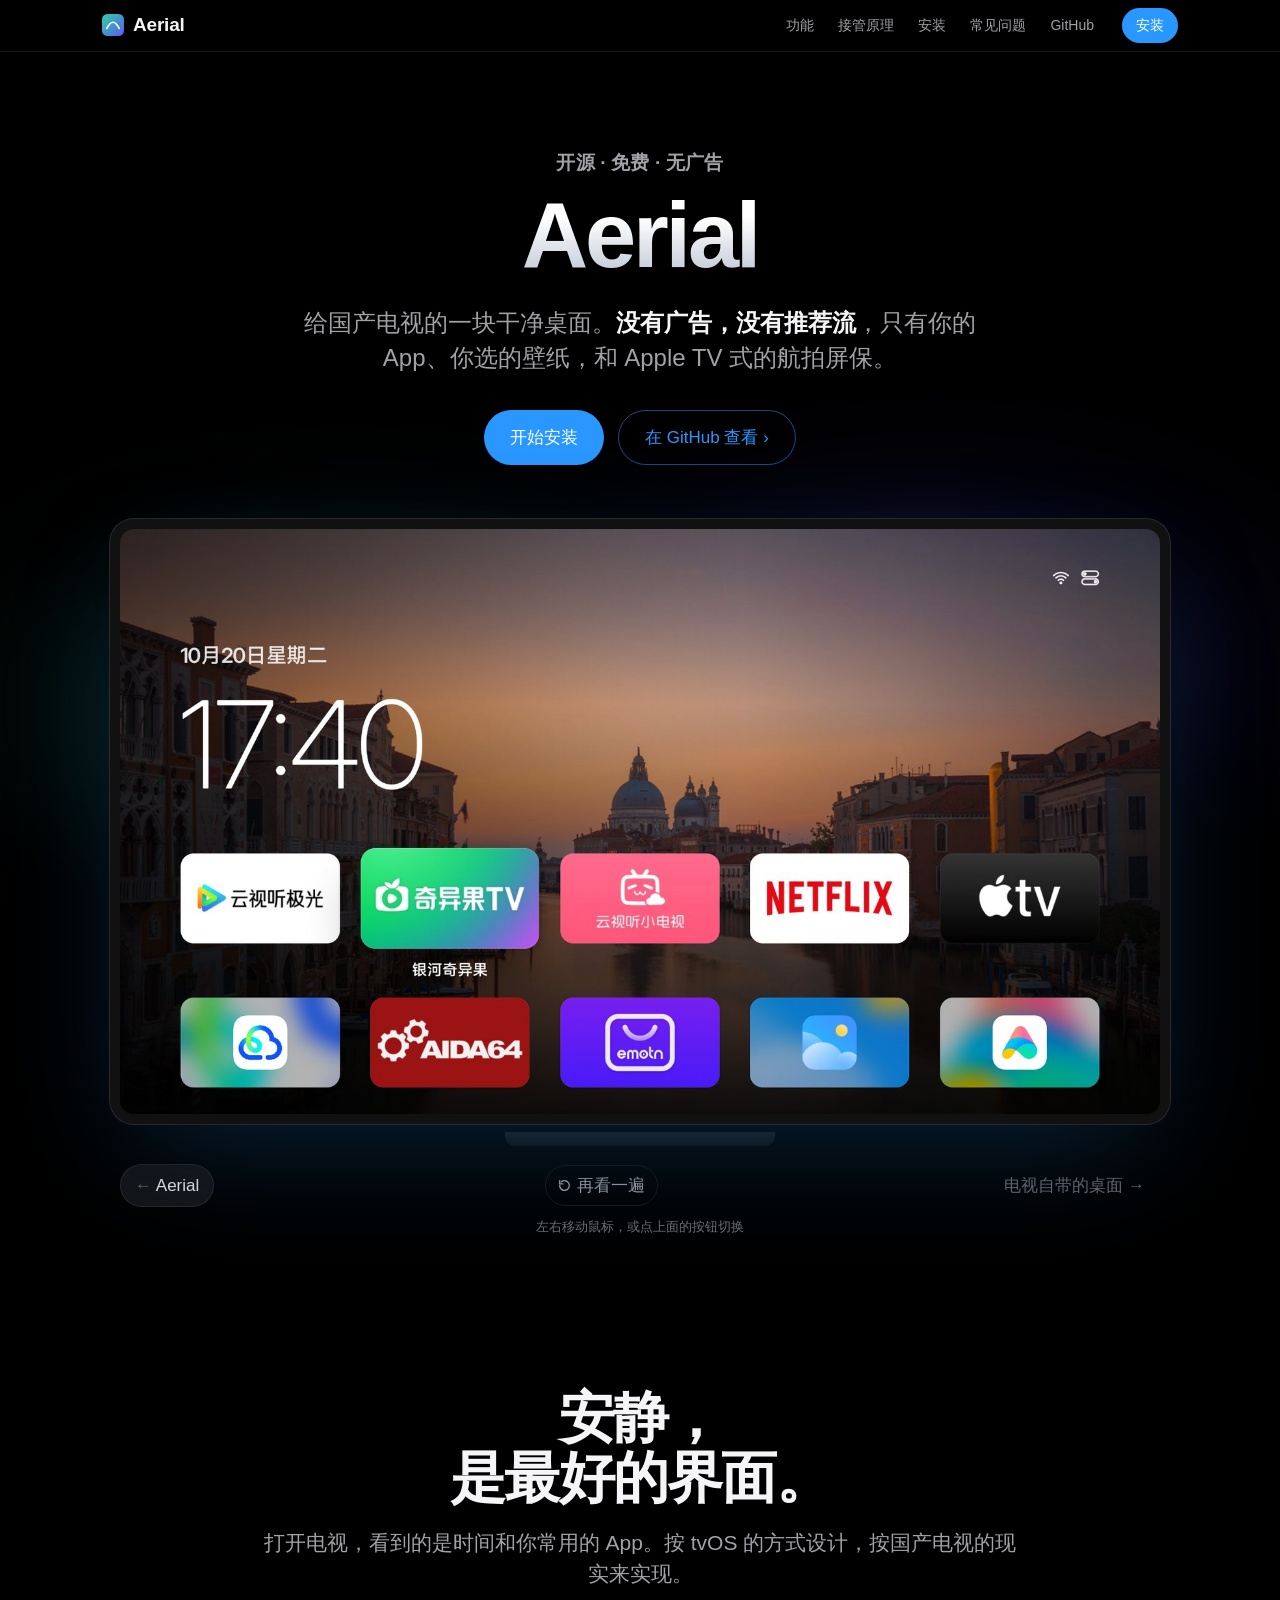
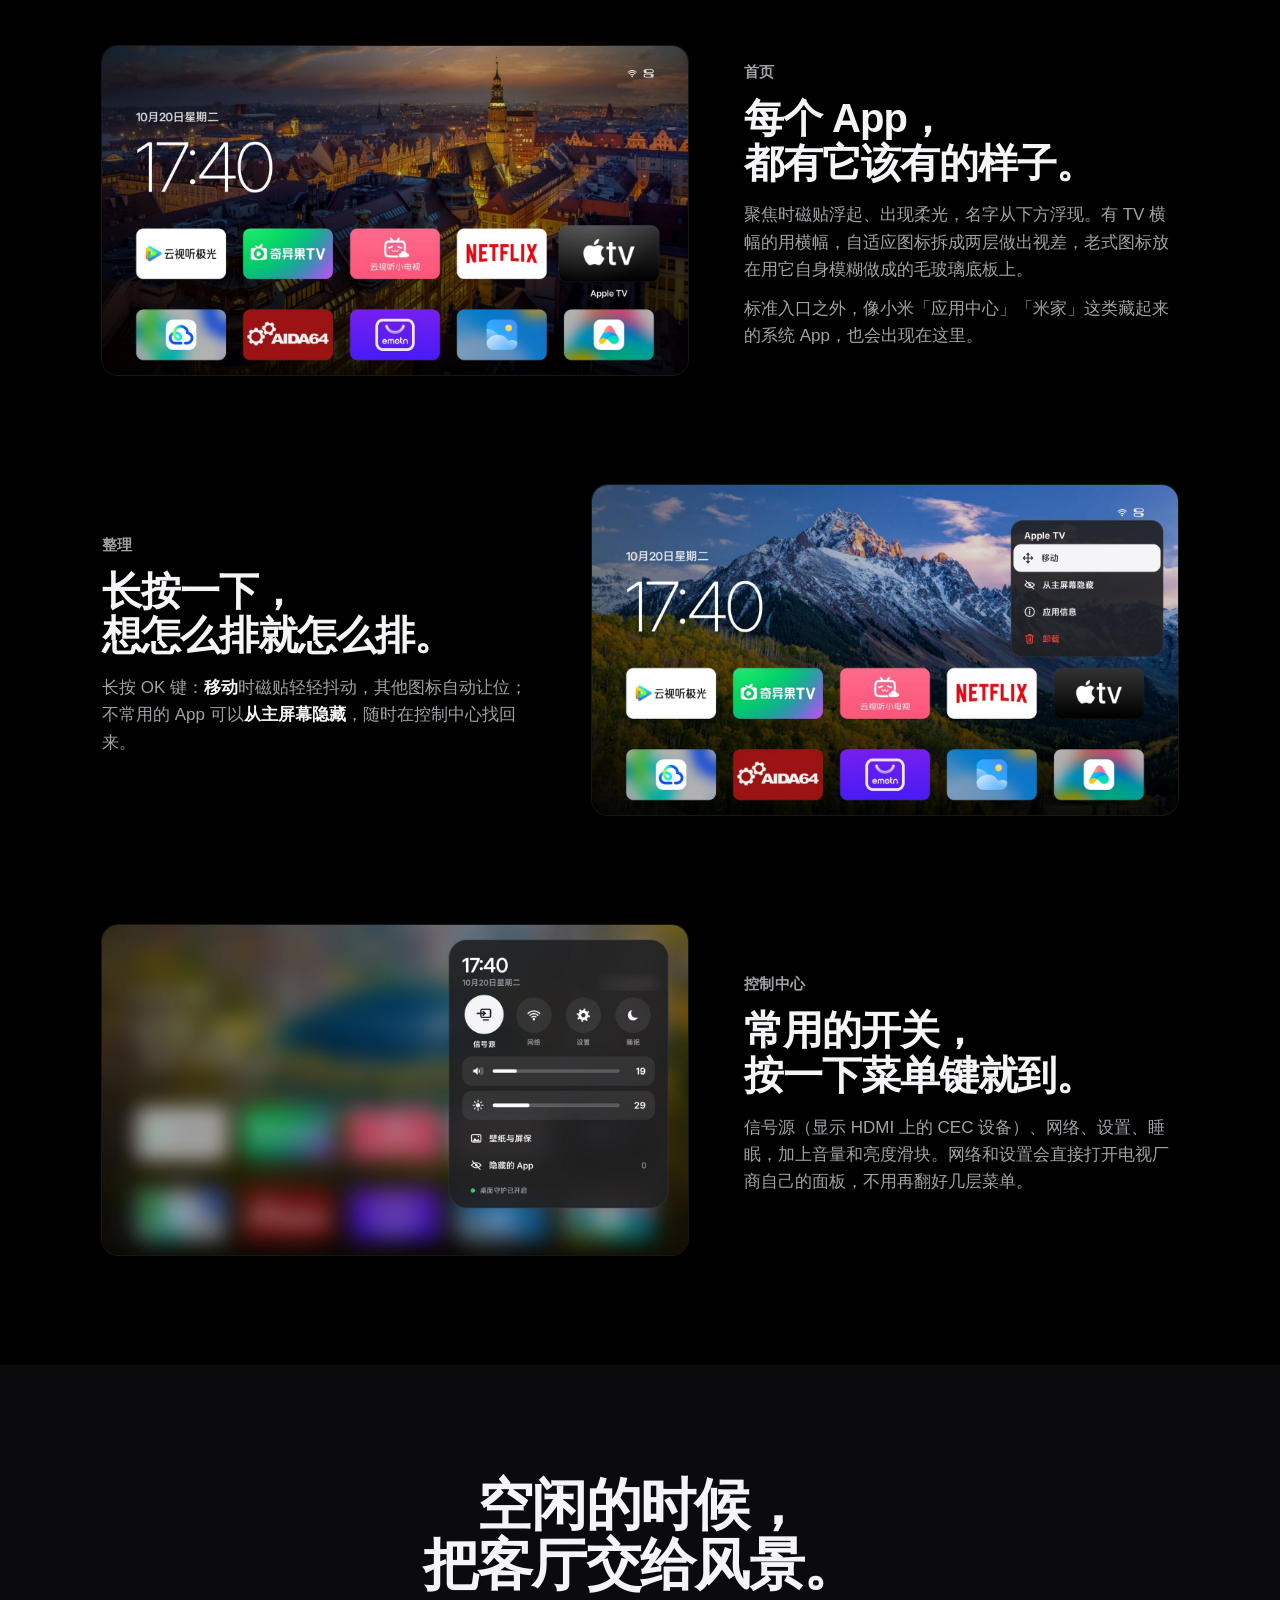
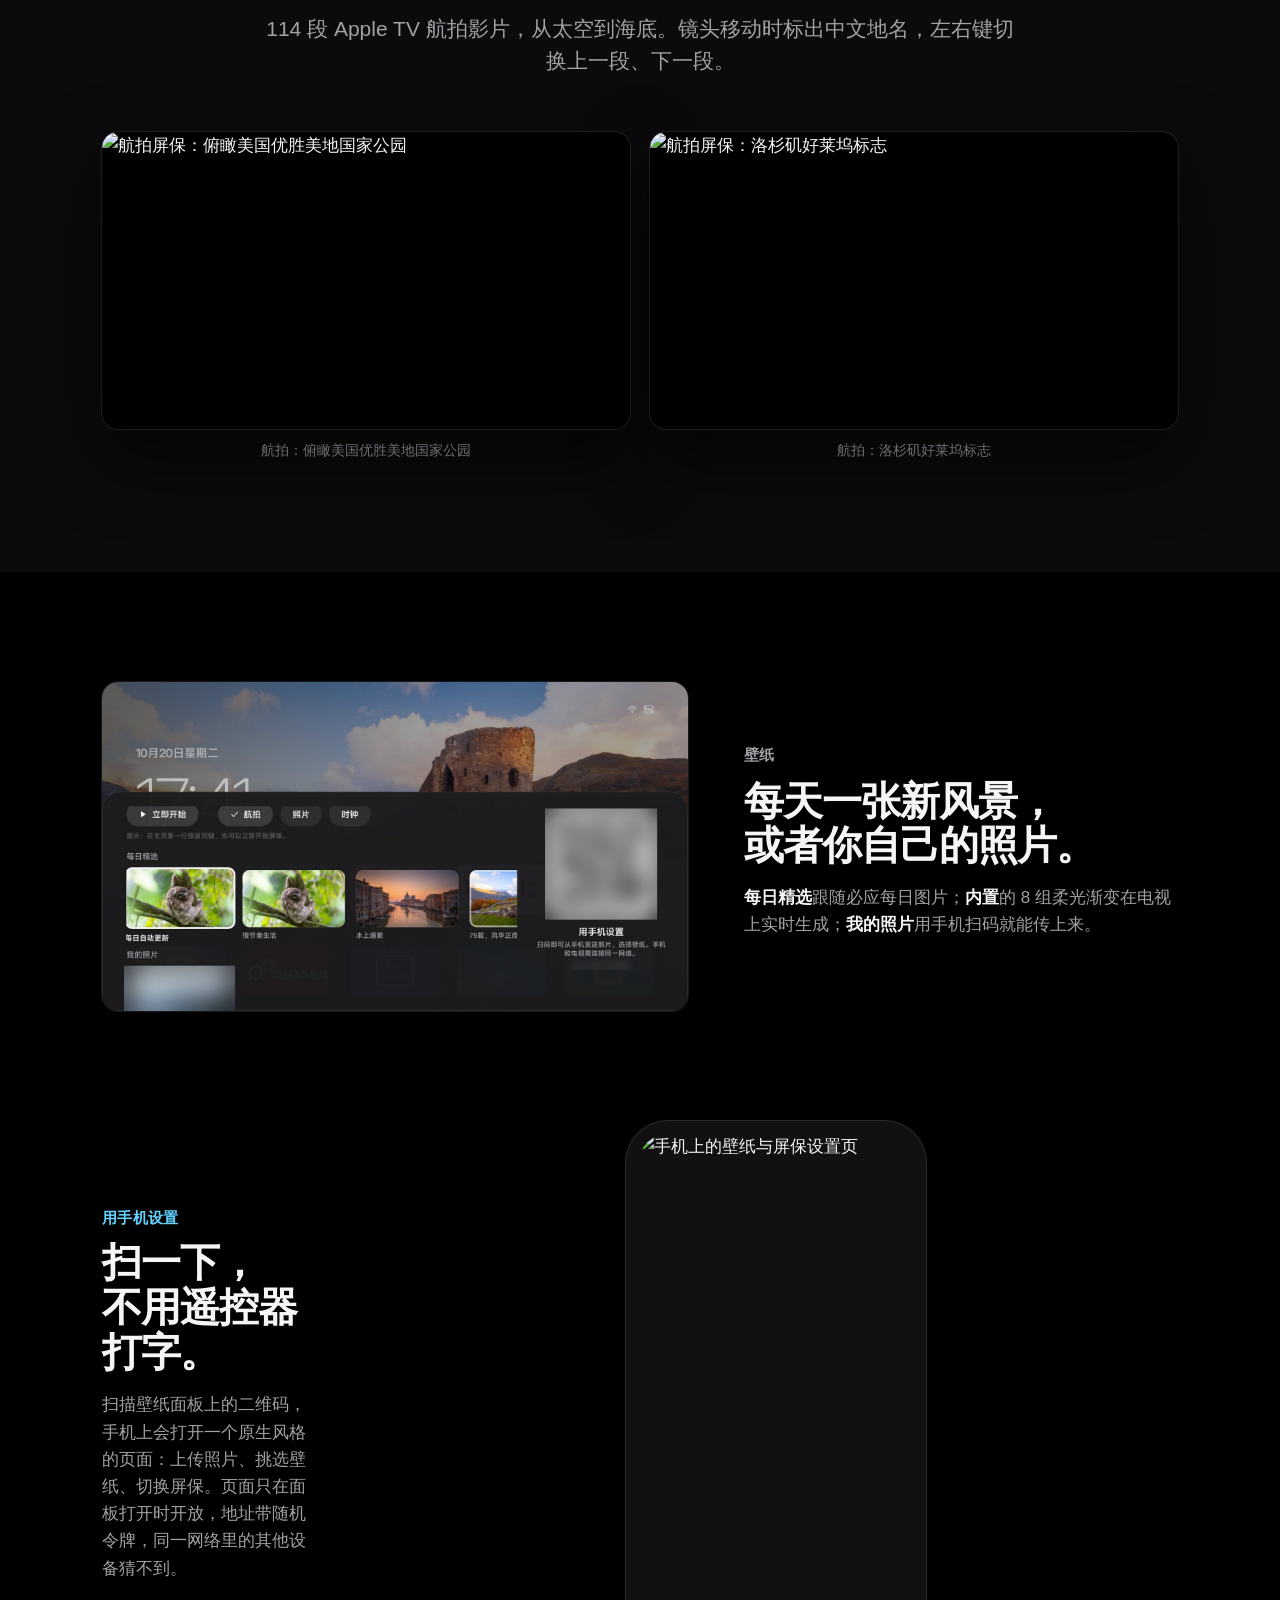
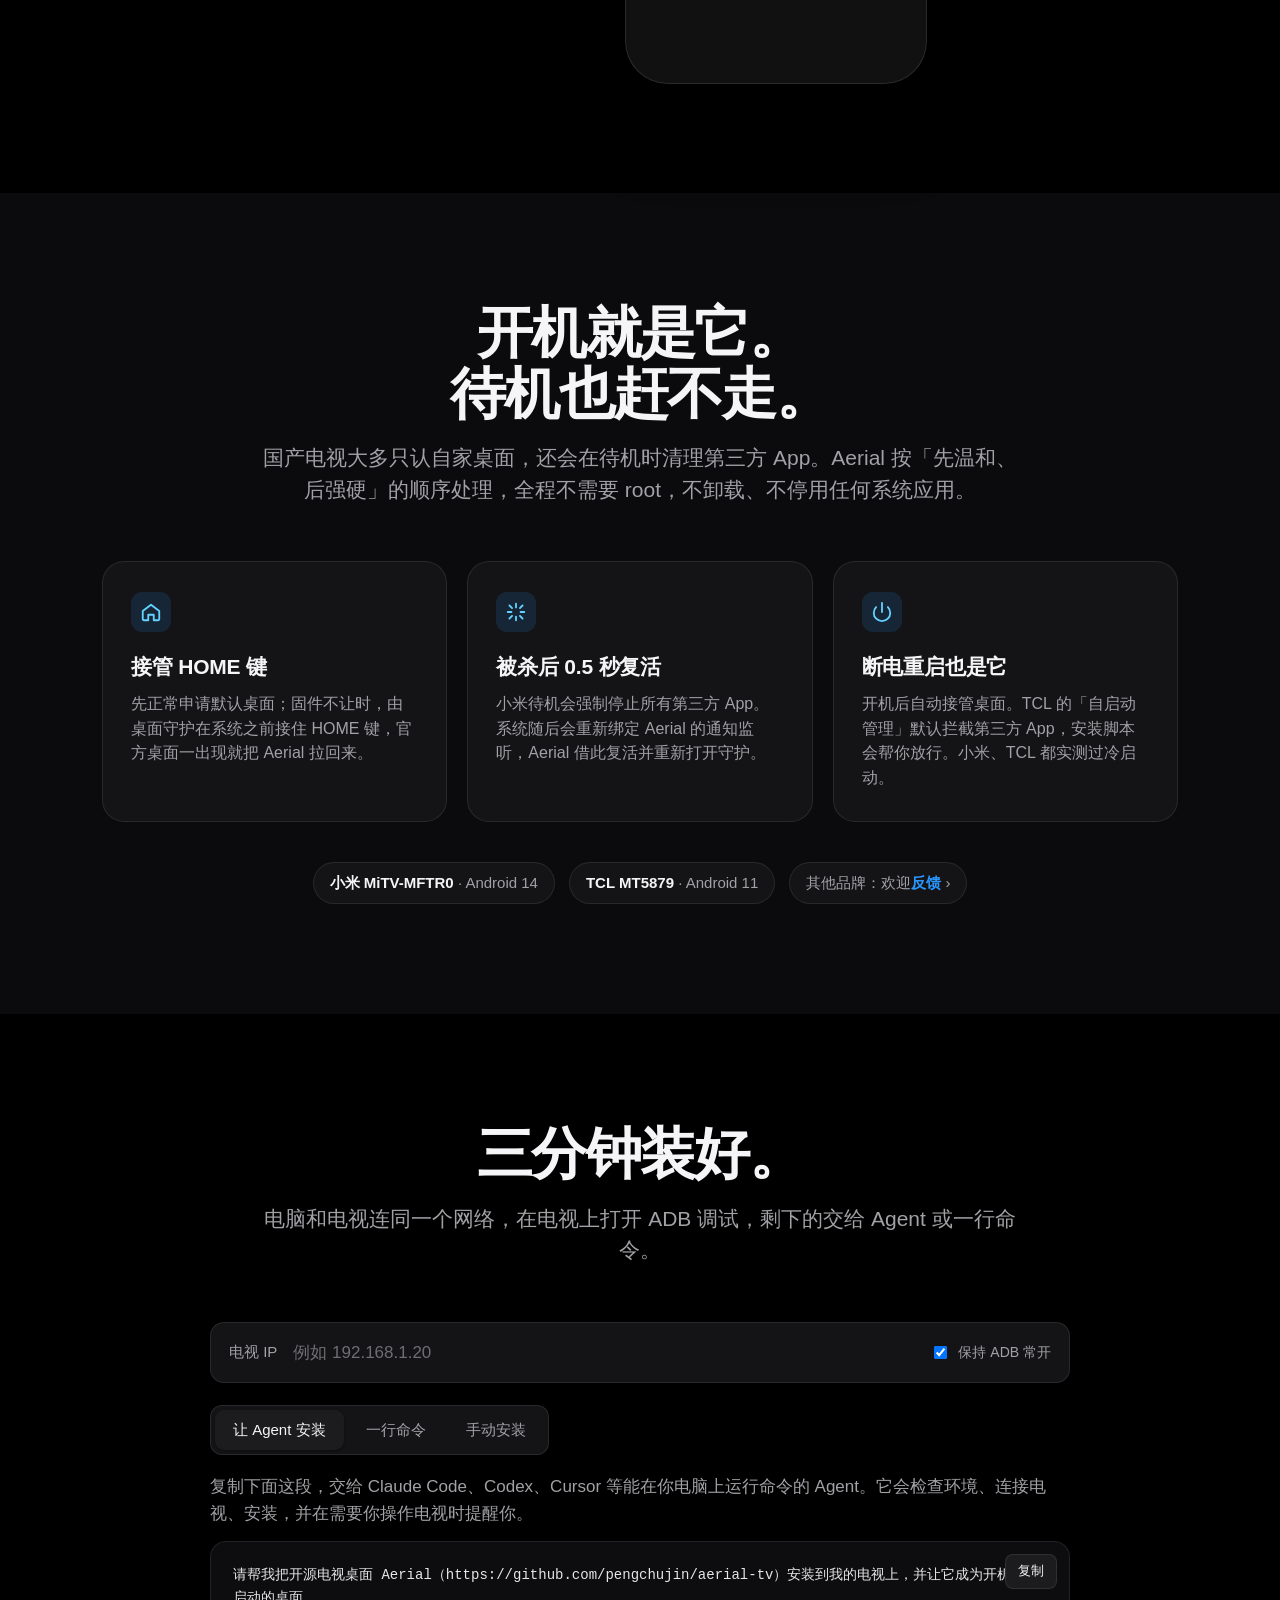
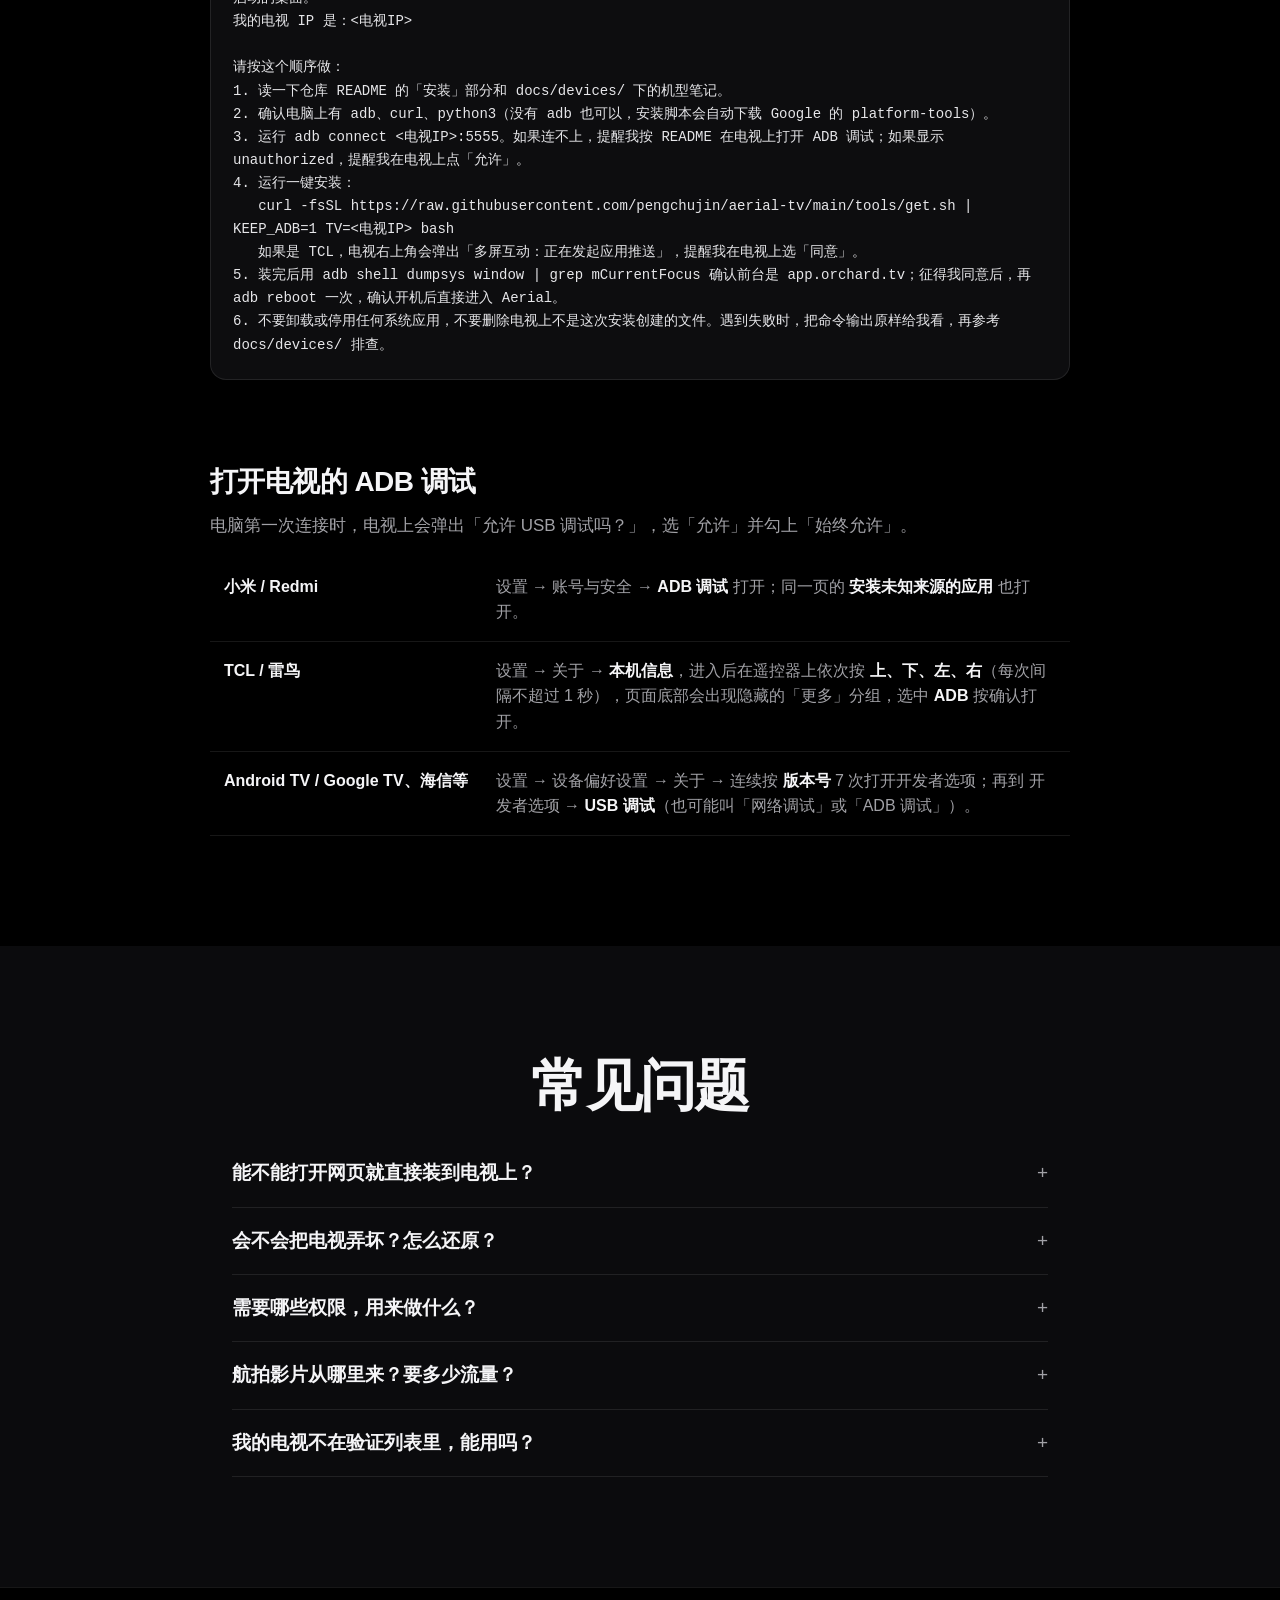
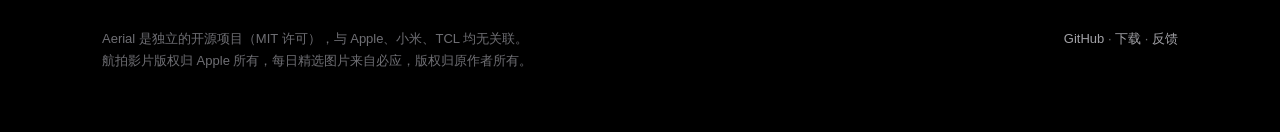
==== commit 1765f946: "Website slider: tap Aerial / 电视自带的桌面 to wipe, and a 再看一遍 replay button Phones have no hover, so the " ====
--- a/site/index.html
+++ b/site/index.html
@@ -92,14 +92,23 @@
     transition: transform .2s var(--ease);
   }
   .compare:hover .knob, .compare:focus-visible .knob { transform: scale(1.08); }
-  .compare-legend { display: grid; grid-template-columns: 1fr auto 1fr; align-items: center; gap: 16px; margin-top: 18px; }
-  .compare-hint { color: var(--dim); font-size: 14px; }
-  .legend { font-size: 15px; font-weight: 600; color: var(--dim); transition: color .3s ease; }
-  .legend.on { color: var(--text); }
-  .legend-after { text-align: left; padding-left: 4px; }
-  .legend-after::before { content: "← "; color: var(--dim); font-weight: 400; }
-  .legend-before { text-align: right; padding-right: 4px; }
-  .legend-before::after { content: " →"; color: var(--dim); font-weight: 400; }
+  .compare-legend { display: flex; justify-content: space-between; align-items: center; gap: 12px; margin-top: 18px; }
+  .compare-legend button {
+    white-space: nowrap; appearance: none; font: inherit; cursor: pointer; border-radius: 980px;
+    transition: color .3s ease, background .3s ease, border-color .3s ease, transform .15s var(--ease);
+  }
+  .compare-legend button:active { transform: scale(.96); }
+  .legend { font-size: 15px; font-weight: 600; color: var(--dim); background: transparent; border: 1px solid transparent; padding: 7px 14px; }
+  .legend:hover { color: var(--muted); }
+  .legend.on { color: var(--text); background: var(--card); border-color: var(--line); }
+  .legend-after::before { content: "← "; font-weight: 400; color: var(--dim); }
+  .legend-before::after { content: " →"; font-weight: 400; color: var(--dim); }
+  .replay {
+    display: inline-flex; align-items: center; gap: 6px; font-size: 13px; font-weight: 500; color: var(--muted);
+    background: transparent; border: 1px solid var(--line); padding: 6px 12px;
+  }
+  .replay:hover { color: var(--text); border-color: rgba(255,255,255,.22); }
+  .compare-hint { color: var(--dim); font-size: 13px; margin: 10px 0 0; }
   .tv .stand { width: 26%; height: 14px; margin: 18px auto 0; border-radius: 0 0 10px 10px; background: linear-gradient(#2a2a2d, #141416); }
   .glow { position: absolute; inset: -10% -20% auto; height: 70%; z-index: -1; filter: blur(80px); opacity: .55;
     background: radial-gradient(40% 50% at 30% 50%, #1f7a6a, transparent 70%), radial-gradient(40% 50% at 70% 40%, #3b2a9c, transparent 70%); }
@@ -213,8 +222,10 @@
     .field .opt { padding: 4px 0 6px; }
     table.adb th { width: auto; display: block; padding-bottom: 4px; border: 0; }
     table.adb td { display: block; padding-top: 0; }
-    .compare-legend { grid-template-columns: 1fr 1fr; row-gap: 6px; }
-    .compare-hint { grid-column: 1 / -1; grid-row: 2; text-align: center; }
+    .compare-legend { gap: 6px; }
+    .legend { font-size: 13px; padding: 6px 10px; }
+    .legend-after::before, .legend-before::after { content: none; }
+    .replay { font-size: 12px; padding: 5px 9px; }
     .compare .knob { width: 34px; height: 34px; margin: -17px 0 0 -17px; }
   }
 </style>
@@ -256,10 +267,11 @@
       </div>
       <div class="stand"></div>
       <div class="compare-legend">
-        <span class="legend legend-after">Aerial</span>
-        <span class="compare-hint">左右移动鼠标，把电视自带的桌面换成 Aerial</span>
-        <span class="legend legend-before">电视自带的桌面</span>
-      </div>
+        <button type="button" class="legend legend-after">Aerial</button>
+        <button type="button" class="replay"><svg width="13" height="13" viewBox="0 0 24 24" fill="none" stroke="currentColor" stroke-width="2.6" stroke-linecap="round" stroke-linejoin="round" aria-hidden="true"><path d="M3 12a9 9 0 1 0 3-6.7"/><path d="M3 3v6h6"/></svg>再看一遍</button>
+        <button type="button" class="legend legend-before">电视自带的桌面</button>
+      </div>
+      <p class="compare-hint">左右移动鼠标，或点上面的按钮切换</p>
     </div>
   </div>
 </header>
@@ -550,30 +562,52 @@
     const go = v => { target = Math.min(1, Math.max(0, v)); if (reduced) set(target); else if (!raf) raf = requestAnimationFrame(tick); };
     const fromEvent = e => { const r = box.getBoundingClientRect(); return (e.clientX - r.left) / r.width; };
 
-    hero.addEventListener('pointermove', e => { if (e.pointerType === 'mouse') { touched = true; go(fromEvent(e)); } });
-    box.addEventListener('pointerdown', e => { touched = true; box.setPointerCapture(e.pointerId); go(fromEvent(e)); });
-    box.addEventListener('pointermove', e => { if (e.pointerType !== 'mouse' && box.hasPointerCapture(e.pointerId)) go(fromEvent(e)); });
-    box.addEventListener('keydown', e => {
-      if (e.key === 'ArrowRight' || e.key === 'ArrowLeft') { e.preventDefault(); touched = true; go(target + (e.key === 'ArrowRight' ? 0.1 : -0.1)); }
-    });
-
-    if (matchMedia('(hover: none)').matches) $('.compare-hint').textContent = '左右拖动，把电视自带的桌面换成 Aerial';
-    set(0);
-    // A first sweep wipes the TV's launcher away and rests on Aerial; it gives way as soon as someone moves the pointer.
-    if (reduced) { set(1); return; }
-    // The intro is its own slow, timed wipe (the pointer-follow easing is too quick for it).
-    const intro = (duration = 2200) => {
-      const t0 = performance.now();
-      const ease = t => t < 0.5 ? 4 * t * t * t : 1 - Math.pow(-2 * t + 2, 3) / 2;
+    // Timed wipes for the intro and the buttons. While one runs, small mouse movements do not
+    // take over; a deliberate move (more than ~30 px) does.
+    let tween = 0, tweenUntil = 0, held = null;
+    const ease = t => t < 0.5 ? 4 * t * t * t : 1 - Math.pow(-2 * t + 2, 3) / 2;
+    const wipe = (to, duration) => {
+      cancelAnimationFrame(raf); raf = 0;
+      if (reduced) { set(to); target = to; return; }
+      const from = x, t0 = performance.now(), id = ++tween;
+      tweenUntil = t0 + duration; held = null;
       const step = now => {
-        if (touched) return;
+        if (id !== tween) return;
         const t = Math.min(1, (now - t0) / duration);
-        set(ease(t)); target = x;
+        set(from + (to - from) * ease(t)); target = x;
         if (t < 1) requestAnimationFrame(step);
       };
       requestAnimationFrame(step);
     };
-    const start = () => setTimeout(() => { if (!touched) intro(); }, 600);
+    const follow = e => {
+      if (performance.now() < tweenUntil || held) {
+        held = held || { x: e.clientX };
+        if (Math.abs(e.clientX - held.x) < 30) return;
+        held = null; tweenUntil = 0;
+      }
+      tween++; touched = true; go(fromEvent(e));
+    };
+
+    hero.addEventListener('pointermove', e => { if (e.pointerType === 'mouse') follow(e); });
+    box.addEventListener('pointerdown', e => { tween++; tweenUntil = 0; held = null; touched = true; box.setPointerCapture(e.pointerId); go(fromEvent(e)); });
+    box.addEventListener('pointermove', e => { if (e.pointerType !== 'mouse' && box.hasPointerCapture(e.pointerId)) go(fromEvent(e)); });
+    box.addEventListener('keydown', e => {
+      if (e.key === 'ArrowRight' || e.key === 'ArrowLeft') { e.preventDefault(); tween++; touched = true; go(target + (e.key === 'ArrowRight' ? 0.1 : -0.1)); }
+    });
+    legendAfter.addEventListener('click', () => { touched = true; wipe(1, 1200); });
+    legendBefore.addEventListener('click', () => { touched = true; wipe(0, 1200); });
+    $('.replay').addEventListener('click', () => {
+      touched = true;
+      if (reduced) { set(0); setTimeout(() => set(1), 600); return; }
+      wipe(0, 450);
+      setTimeout(() => wipe(1, 2200), 750);
+    });
+
+    if (matchMedia('(hover: none)').matches) $('.compare-hint').textContent = '点上面的按钮切换，也可以左右拖动';
+    set(0);
+    // The opening wipe takes the TV's launcher away and rests on Aerial.
+    if (reduced) { set(1); return; }
+    const start = () => setTimeout(() => { if (!touched) wipe(1, 2200); }, 600);
     const seen = new IntersectionObserver(es => { if (es[0].isIntersecting) { seen.disconnect(); start(); } }, { threshold: 0.5 });
     seen.observe(box);
   })();
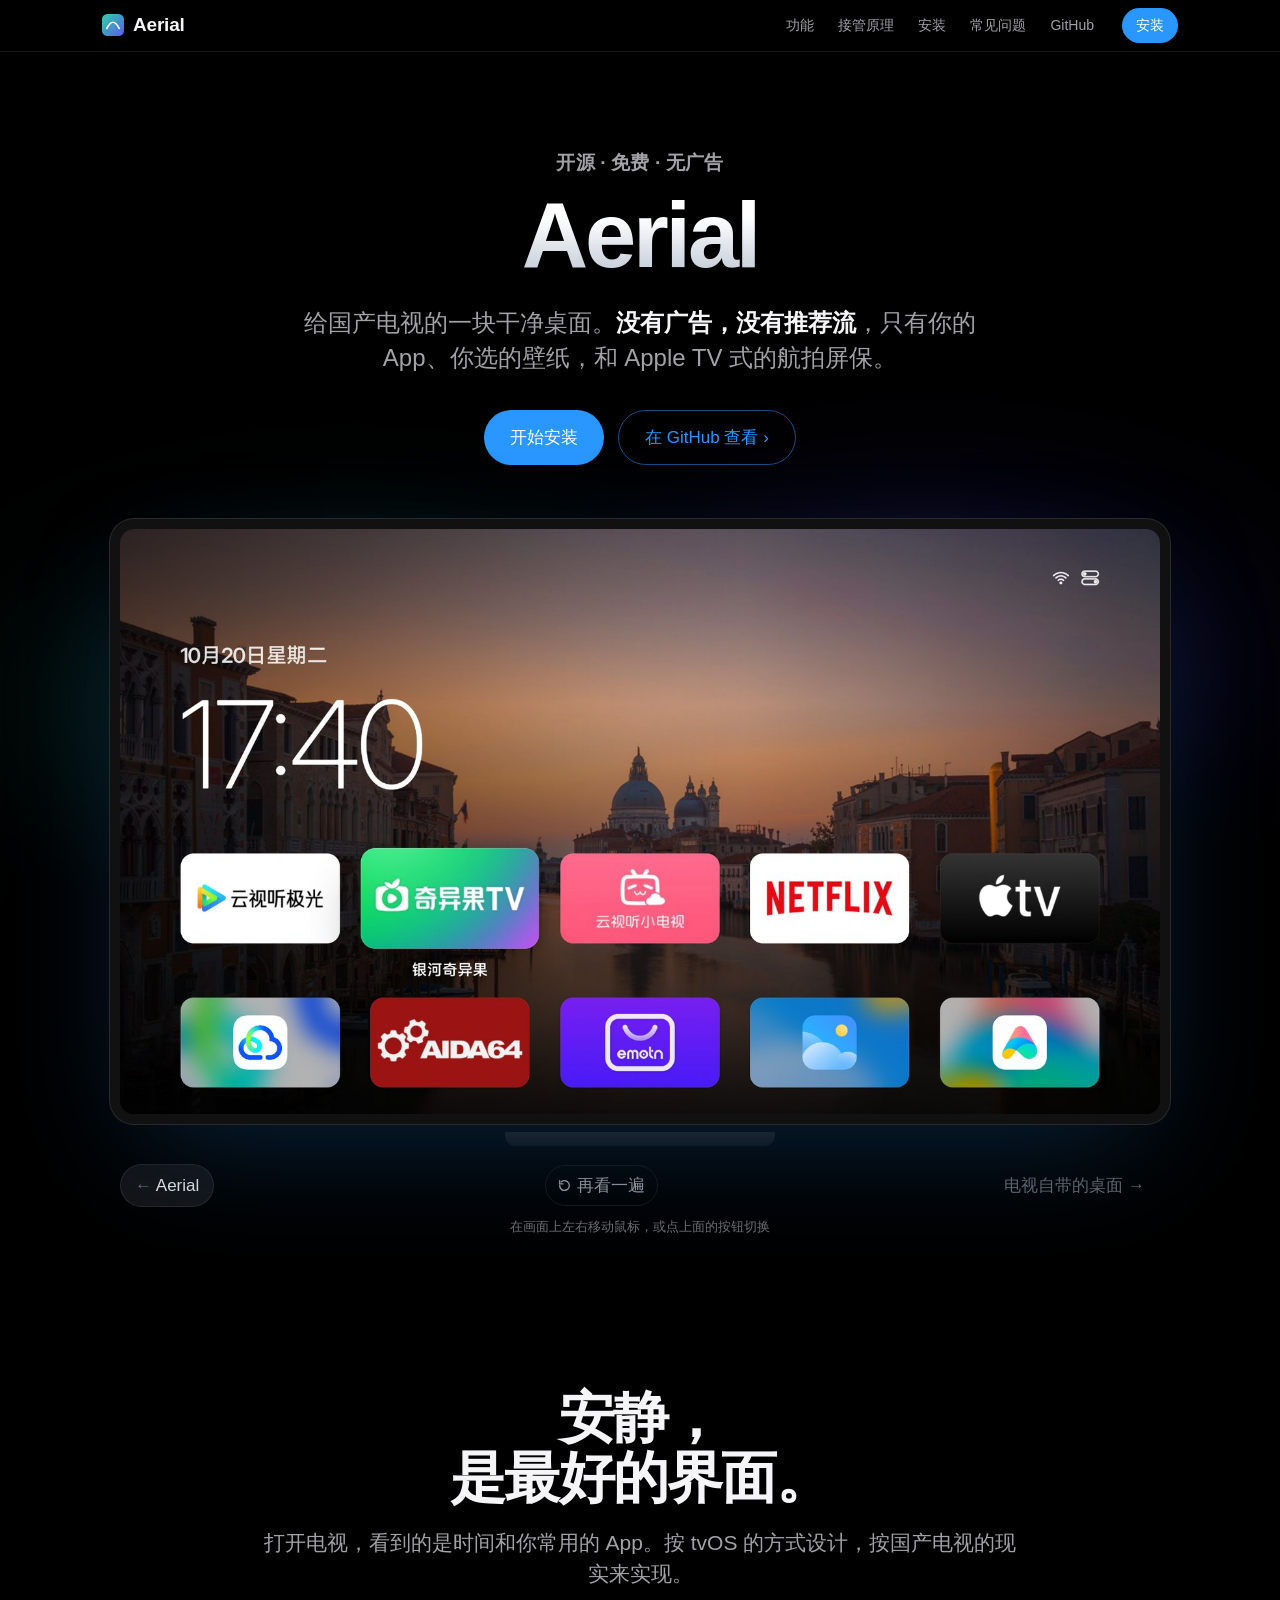
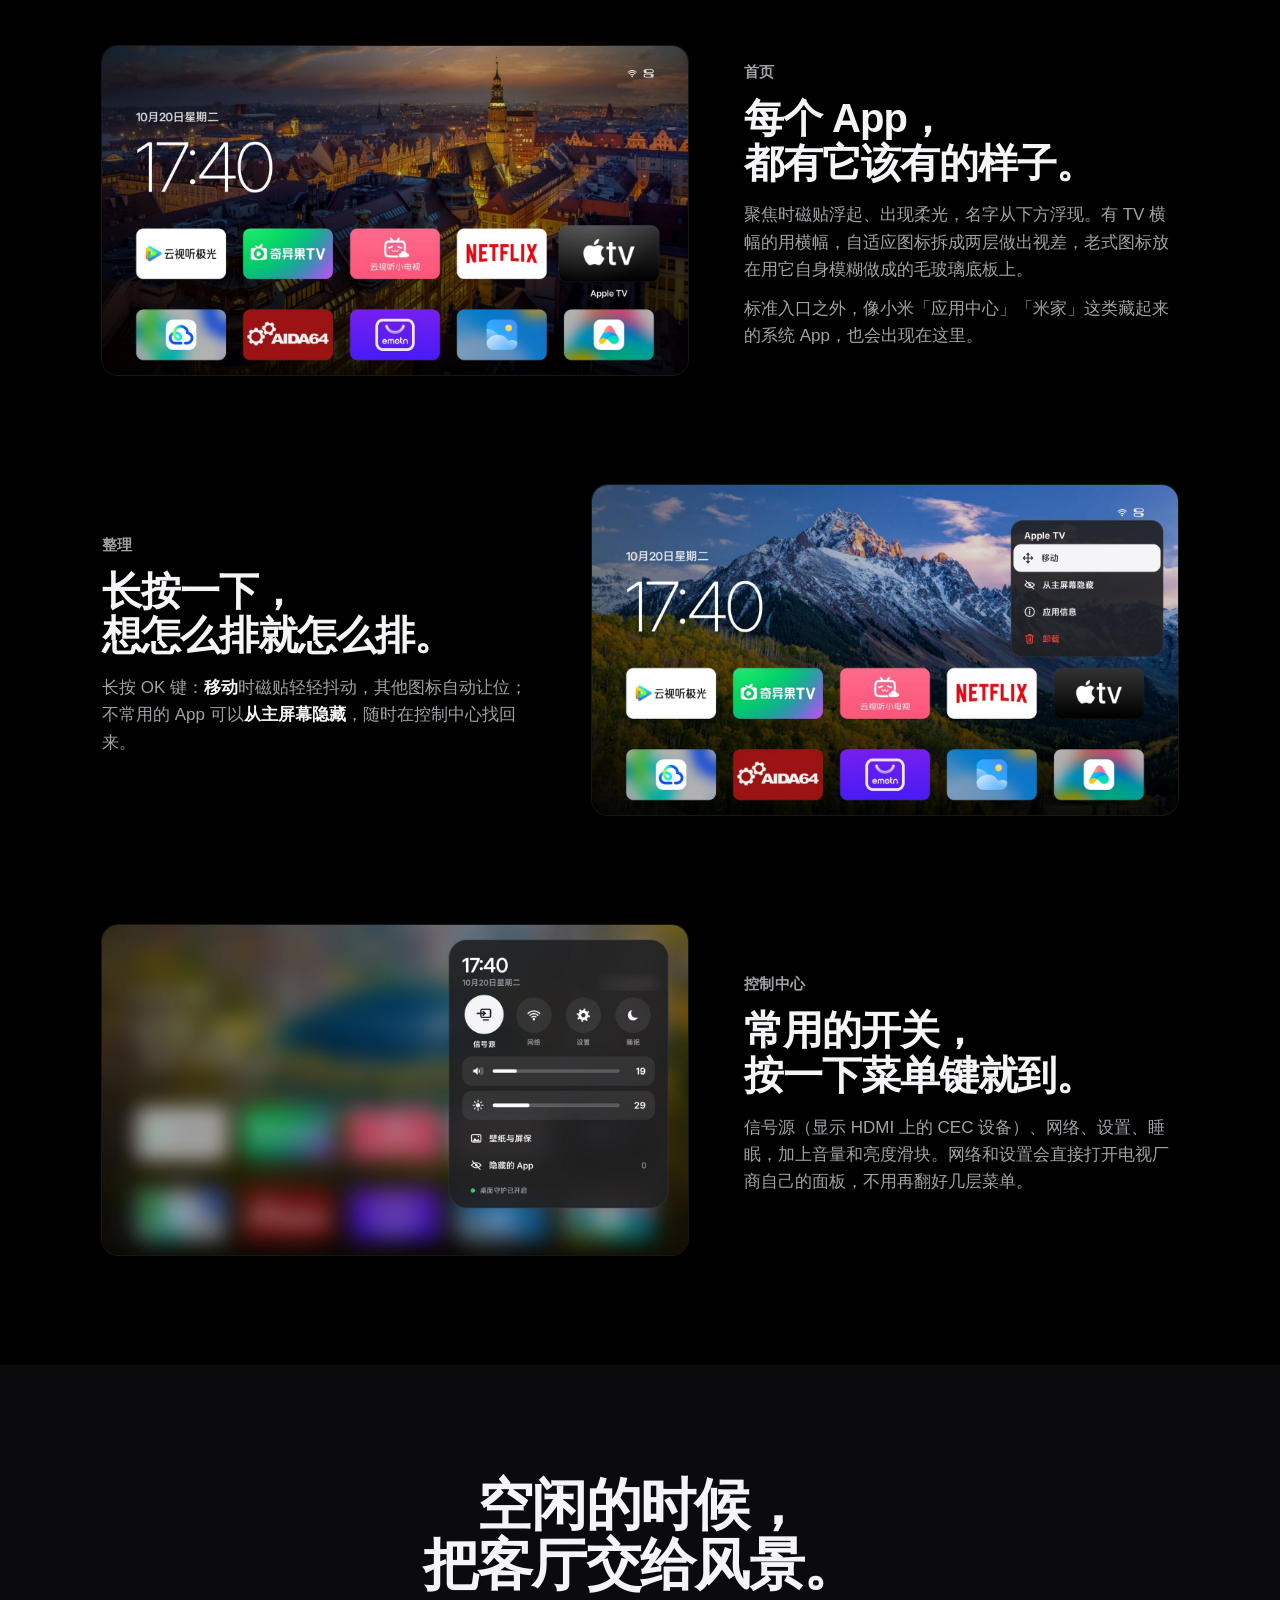
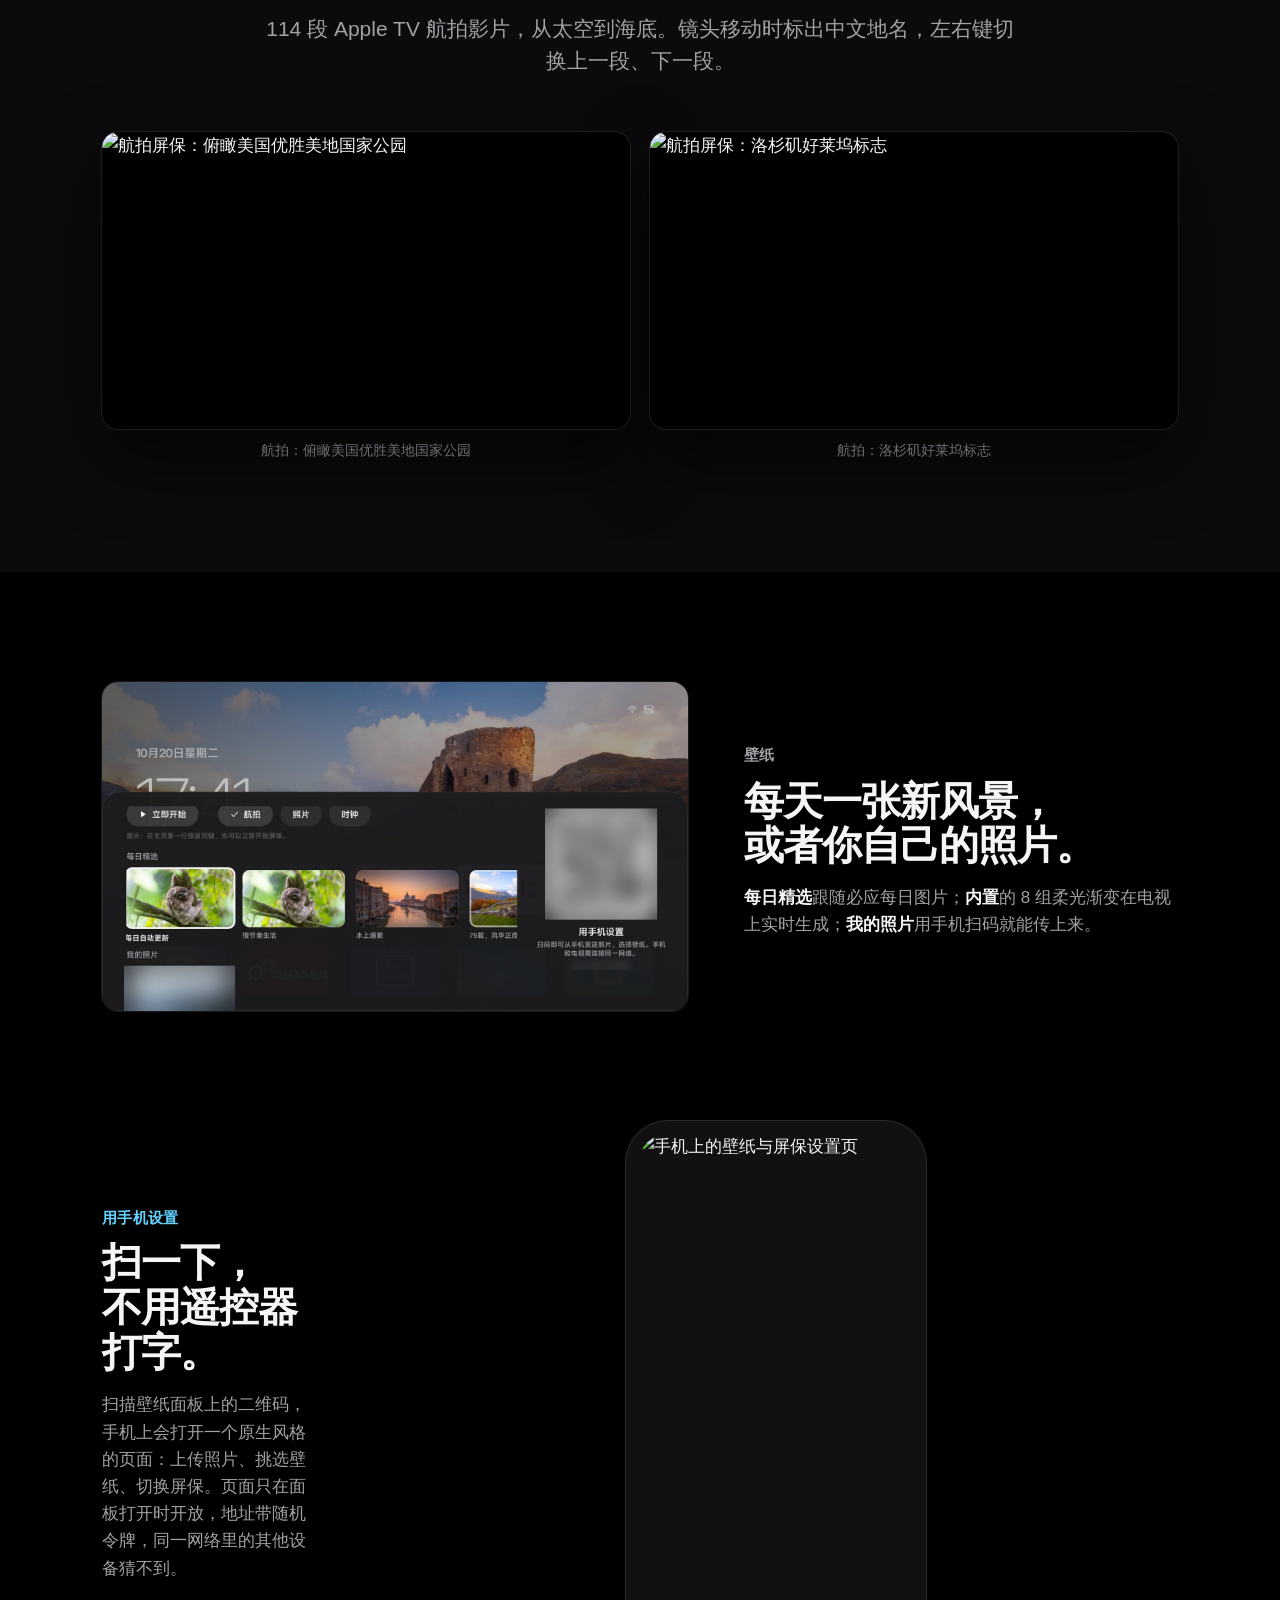
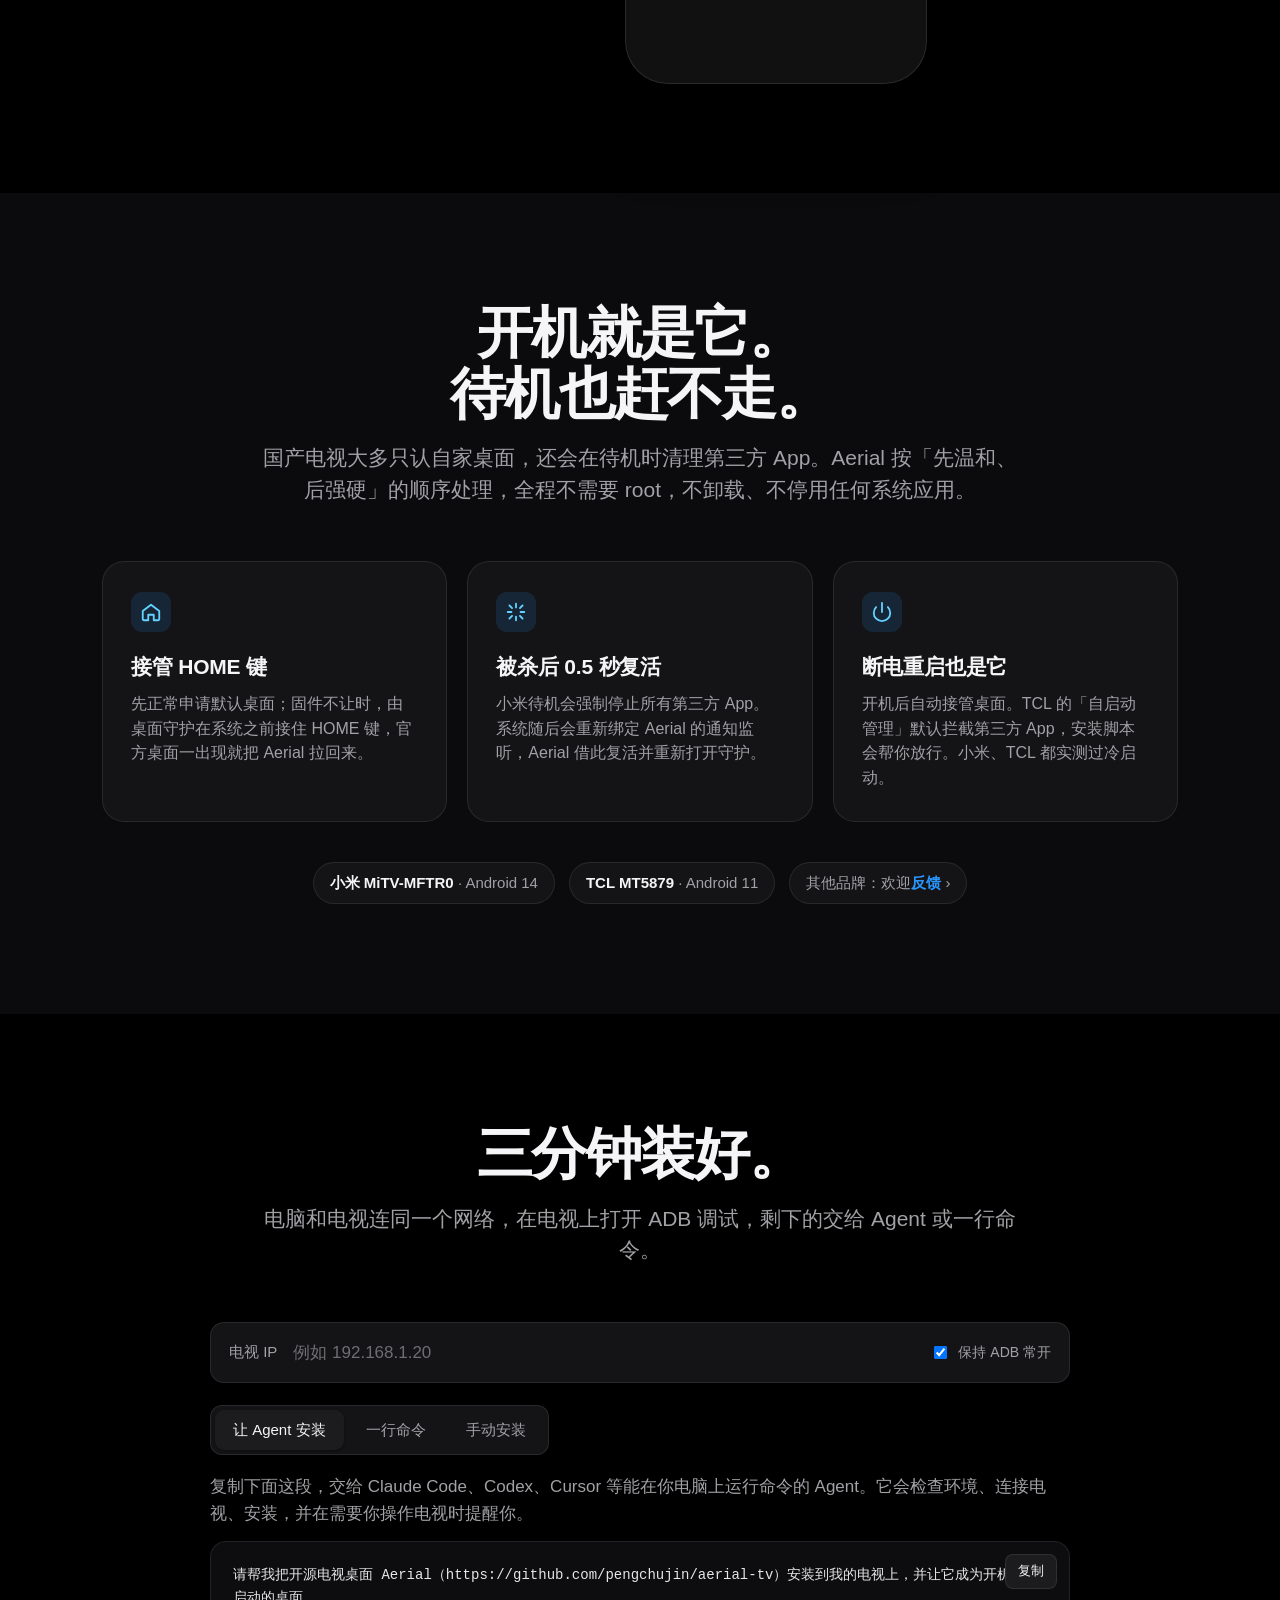
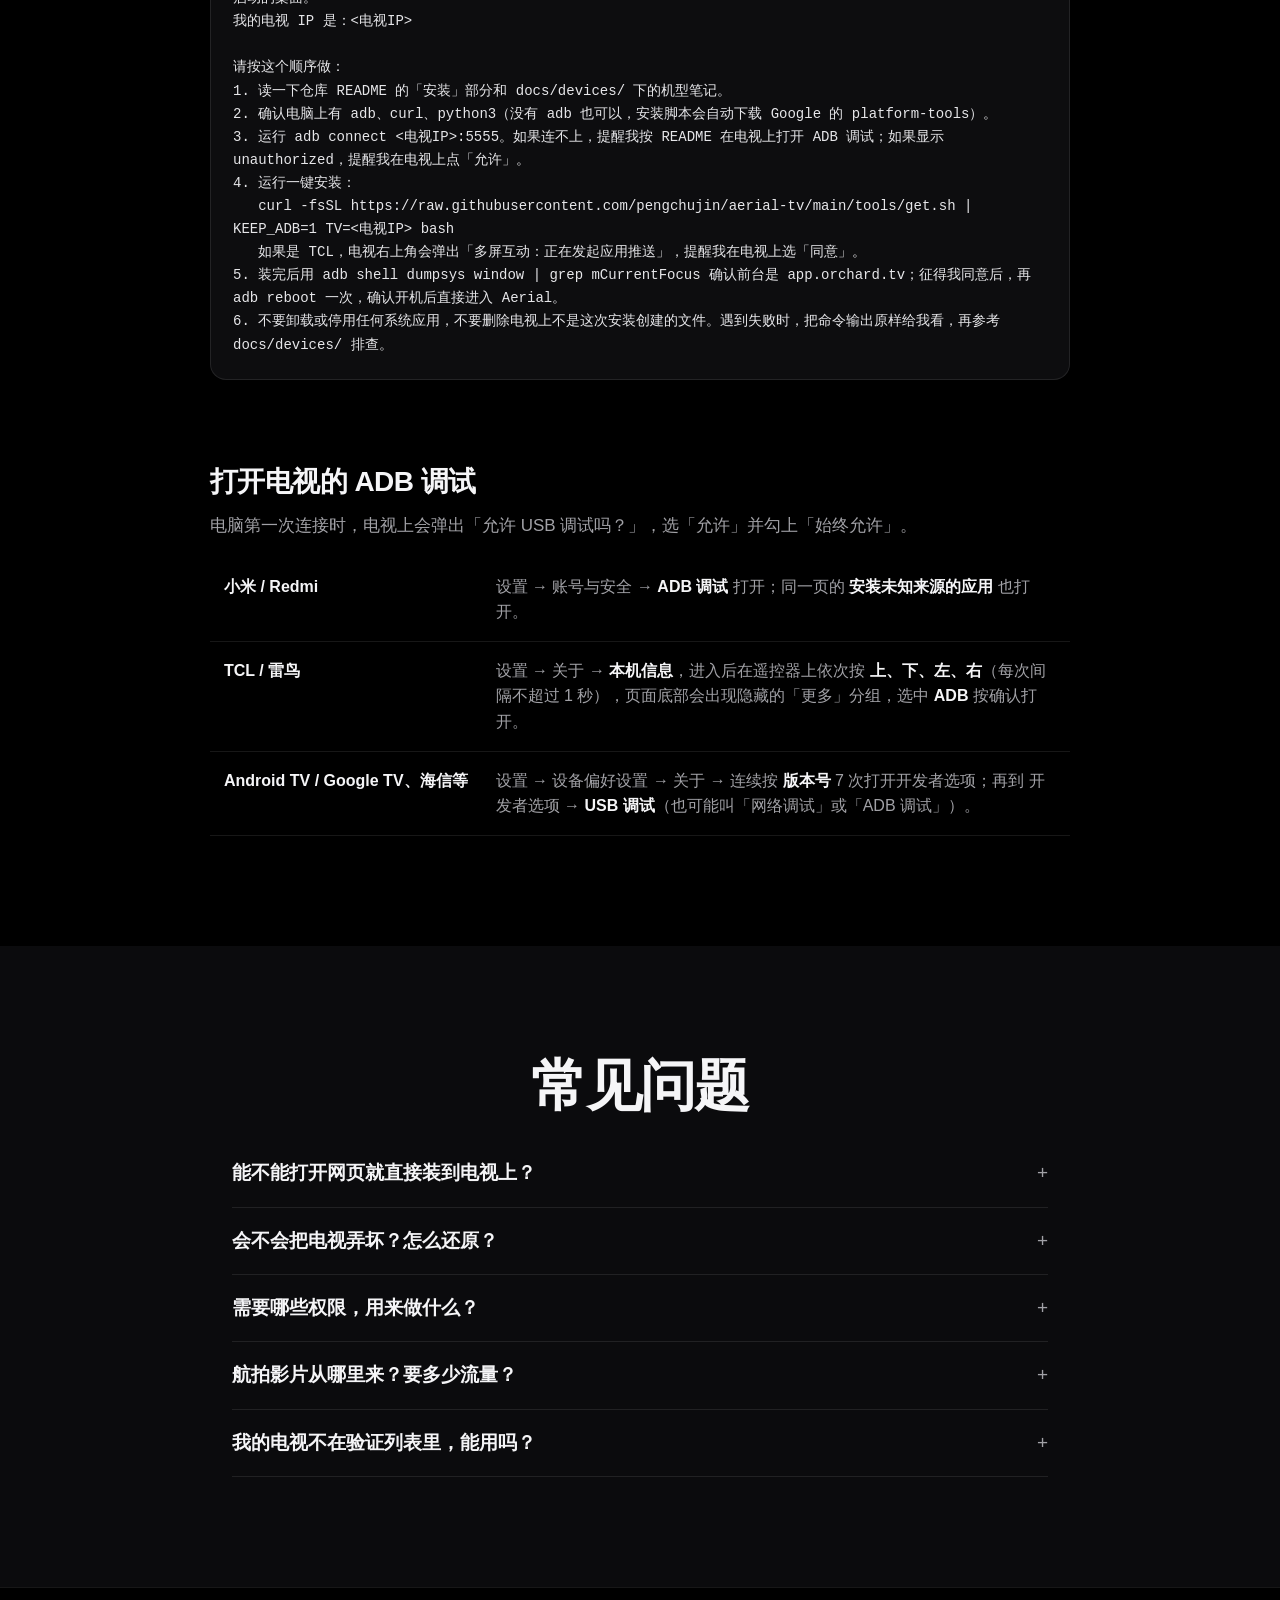
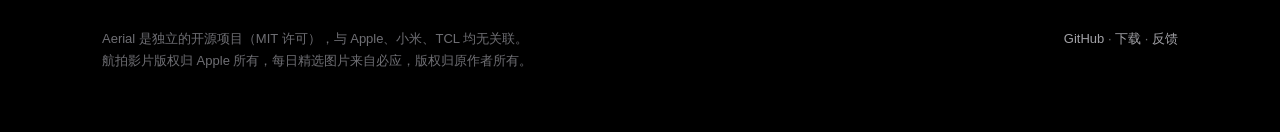
==== commit dfb8076c: "Website slider: follow the mouse only over the TV, not across the whole hero Moving toward the butto" ====
--- a/site/index.html
+++ b/site/index.html
@@ -271,7 +271,7 @@
         <button type="button" class="replay"><svg width="13" height="13" viewBox="0 0 24 24" fill="none" stroke="currentColor" stroke-width="2.6" stroke-linecap="round" stroke-linejoin="round" aria-hidden="true"><path d="M3 12a9 9 0 1 0 3-6.7"/><path d="M3 3v6h6"/></svg>再看一遍</button>
         <button type="button" class="legend legend-before">电视自带的桌面</button>
       </div>
-      <p class="compare-hint">左右移动鼠标，或点上面的按钮切换</p>
+      <p class="compare-hint">在画面上左右移动鼠标，或点上面的按钮切换</p>
     </div>
   </div>
 </header>
@@ -535,10 +535,9 @@
   }));
 
   // Before/after: the TV's own launcher on the right of the line, Aerial on the left. The line
-  // follows the pointer across the hero, eased so it glides rather than jumps.
+  // follows the pointer while it is over the TV, eased so it glides rather than jumps.
   (() => {
     const box = $('#compare');
-    const hero = document.querySelector('.hero');
     const legendAfter = document.querySelector('.legend-after'), legendBefore = document.querySelector('.legend-before');
     const divider = box.querySelector('.divider');
     const reduced = matchMedia('(prefers-reduced-motion: reduce)').matches;
@@ -588,7 +587,8 @@
       tween++; touched = true; go(fromEvent(e));
     };
 
-    hero.addEventListener('pointermove', e => { if (e.pointerType === 'mouse') follow(e); });
+    // Only over the TV itself, so reaching for the buttons underneath leaves the line alone.
+    box.addEventListener('pointermove', e => { if (e.pointerType === 'mouse') follow(e); });
     box.addEventListener('pointerdown', e => { tween++; tweenUntil = 0; held = null; touched = true; box.setPointerCapture(e.pointerId); go(fromEvent(e)); });
     box.addEventListener('pointermove', e => { if (e.pointerType !== 'mouse' && box.hasPointerCapture(e.pointerId)) go(fromEvent(e)); });
     box.addEventListener('keydown', e => {
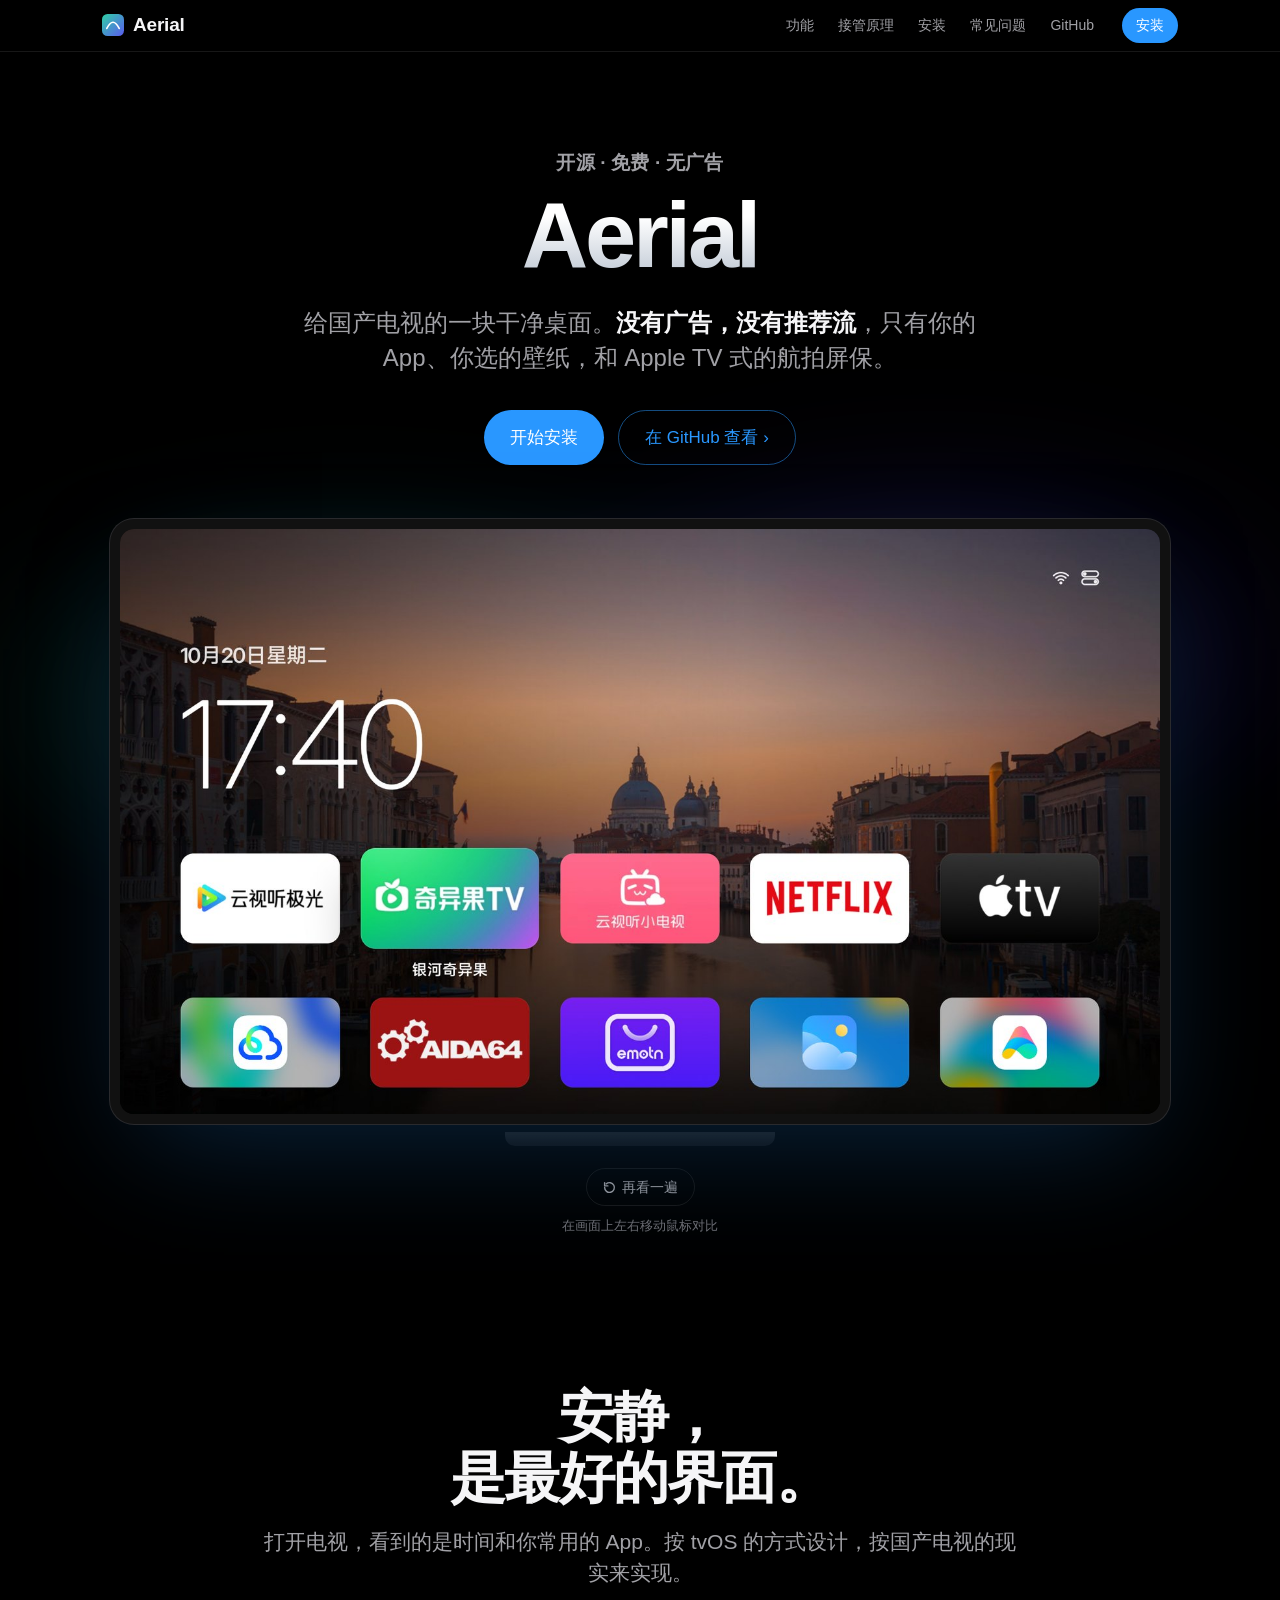
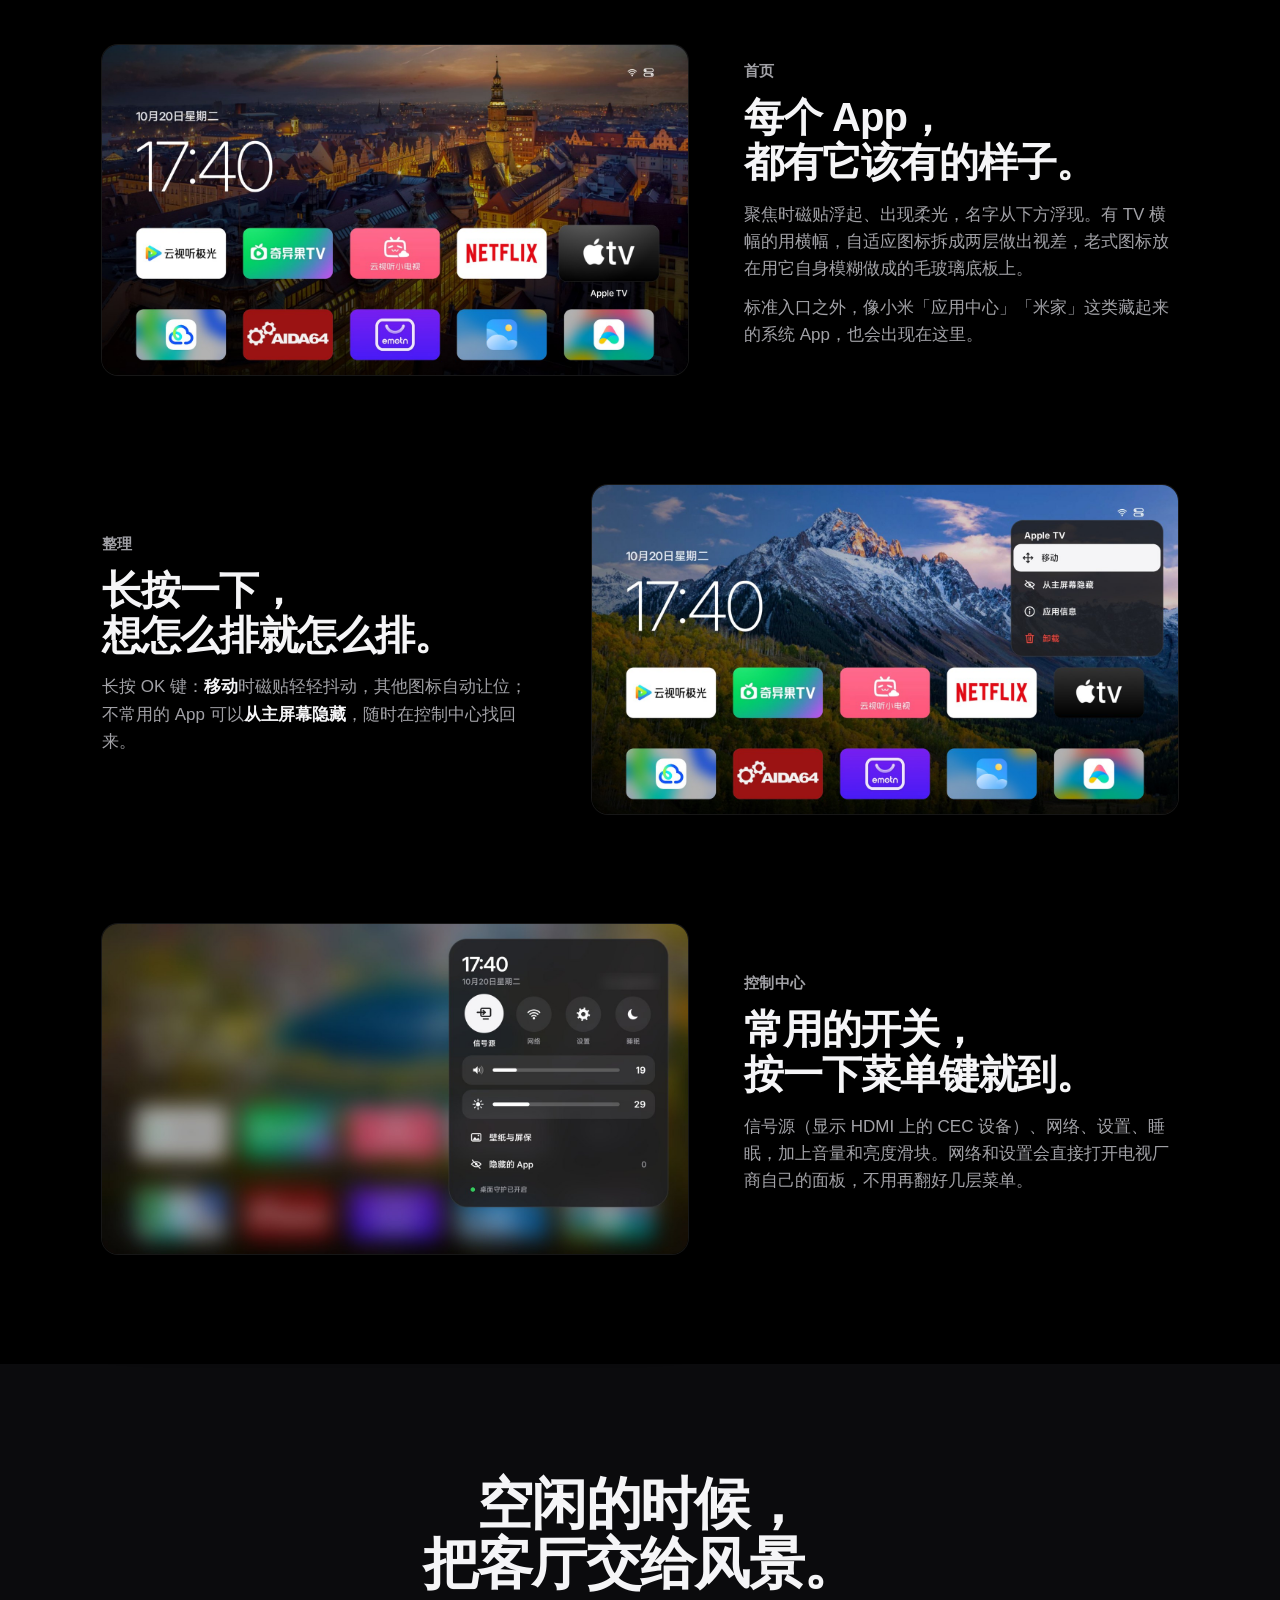
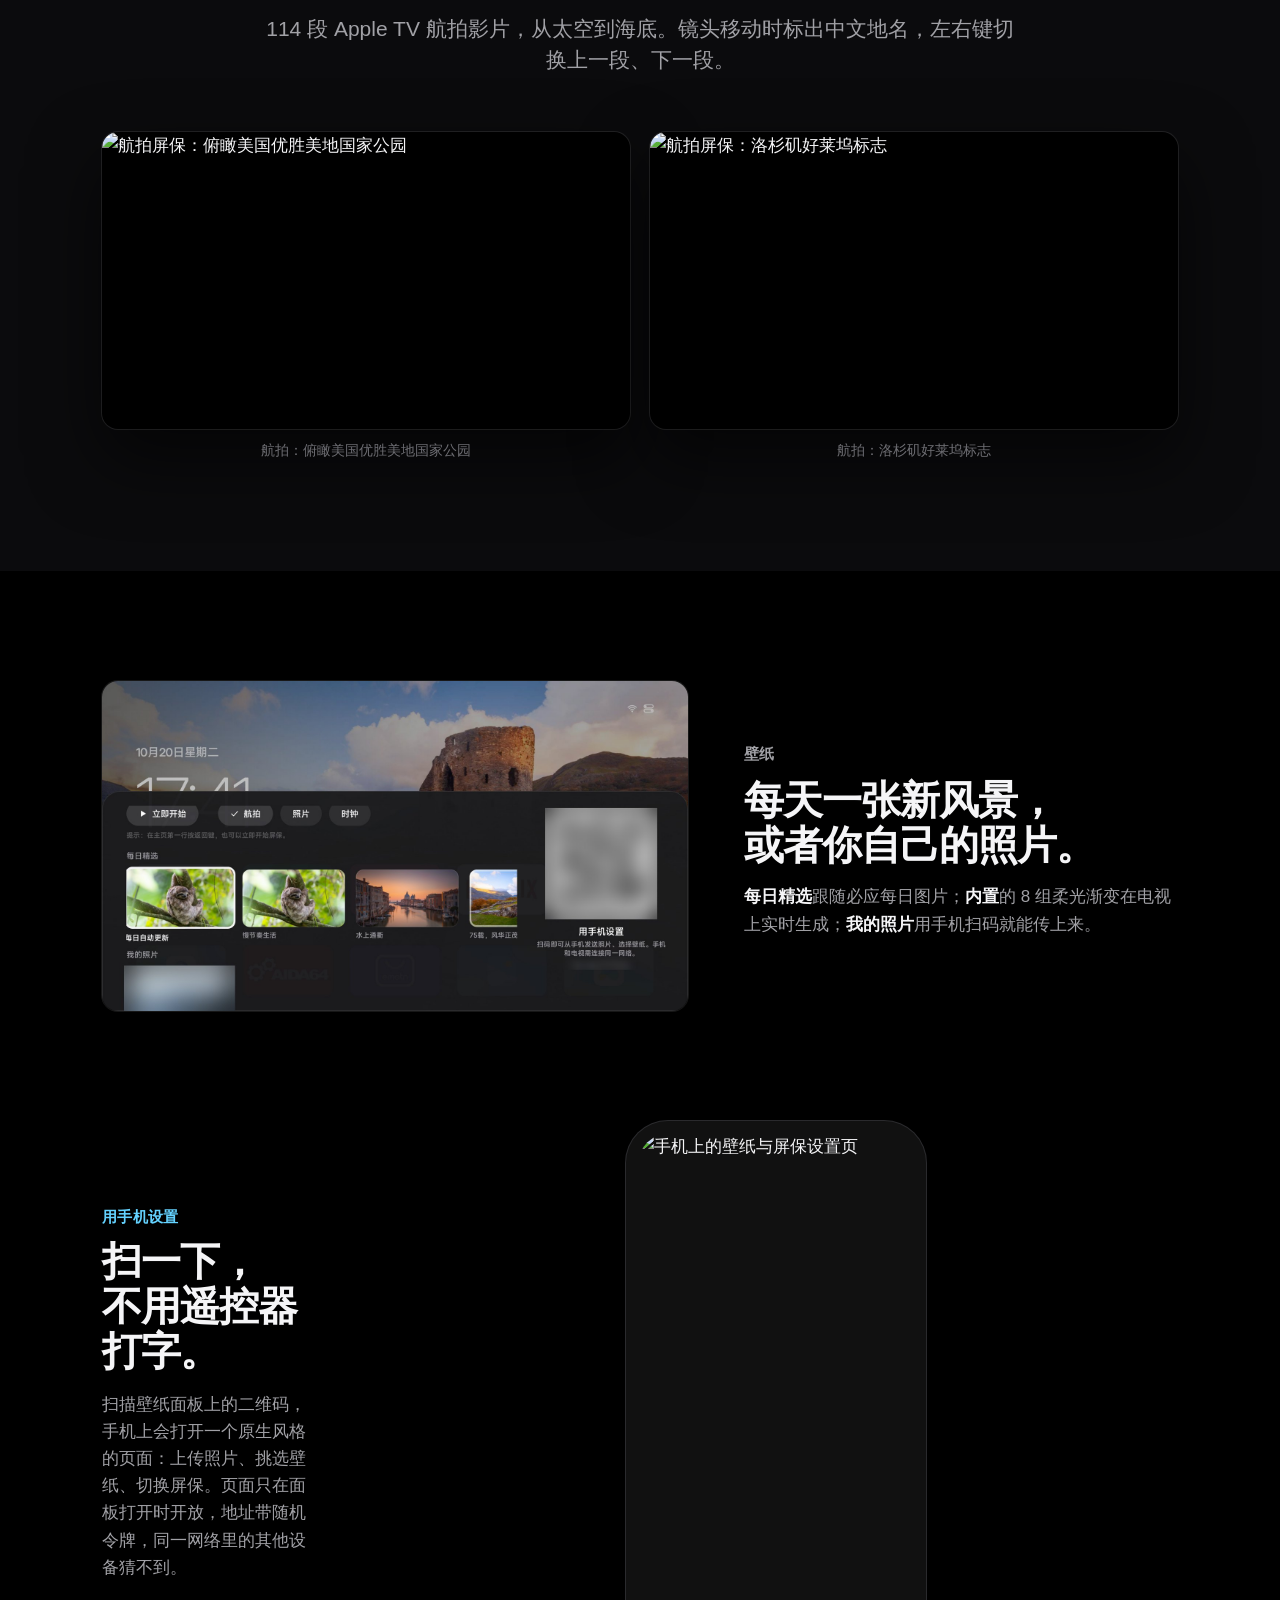
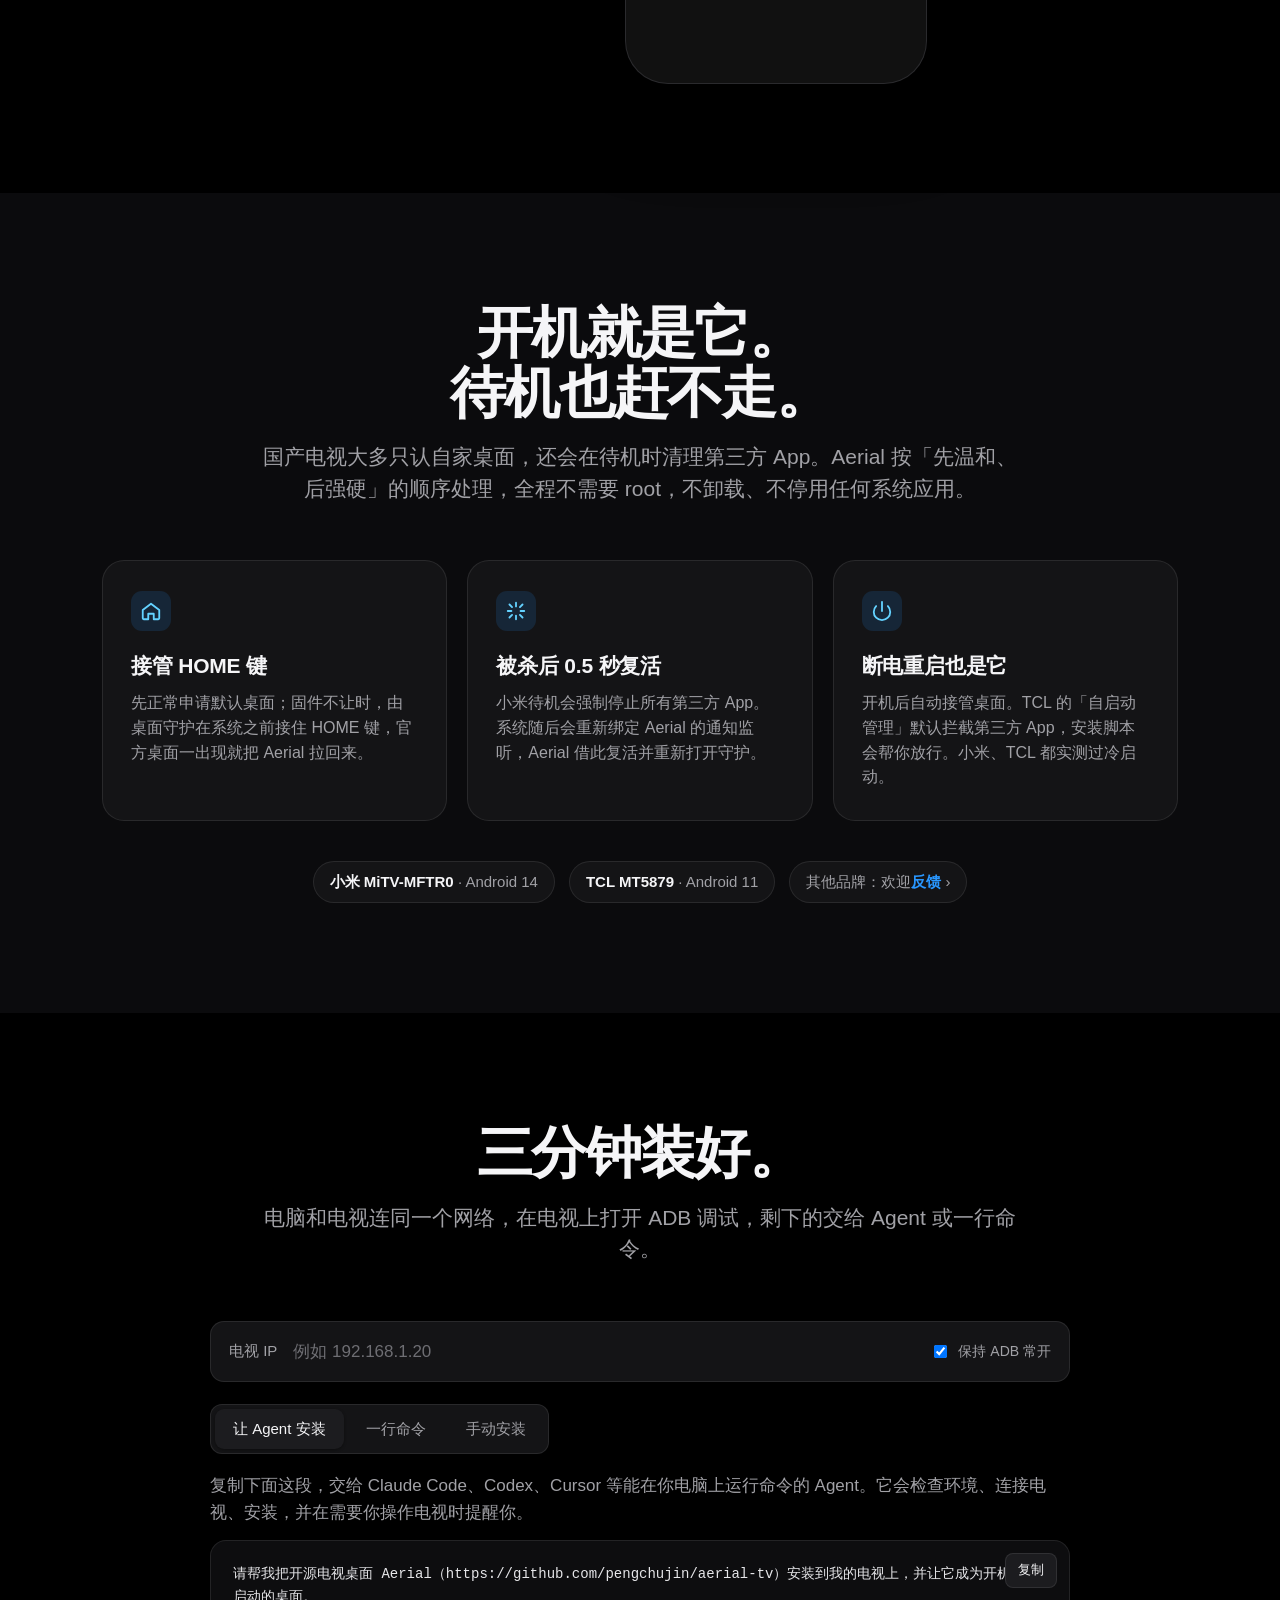
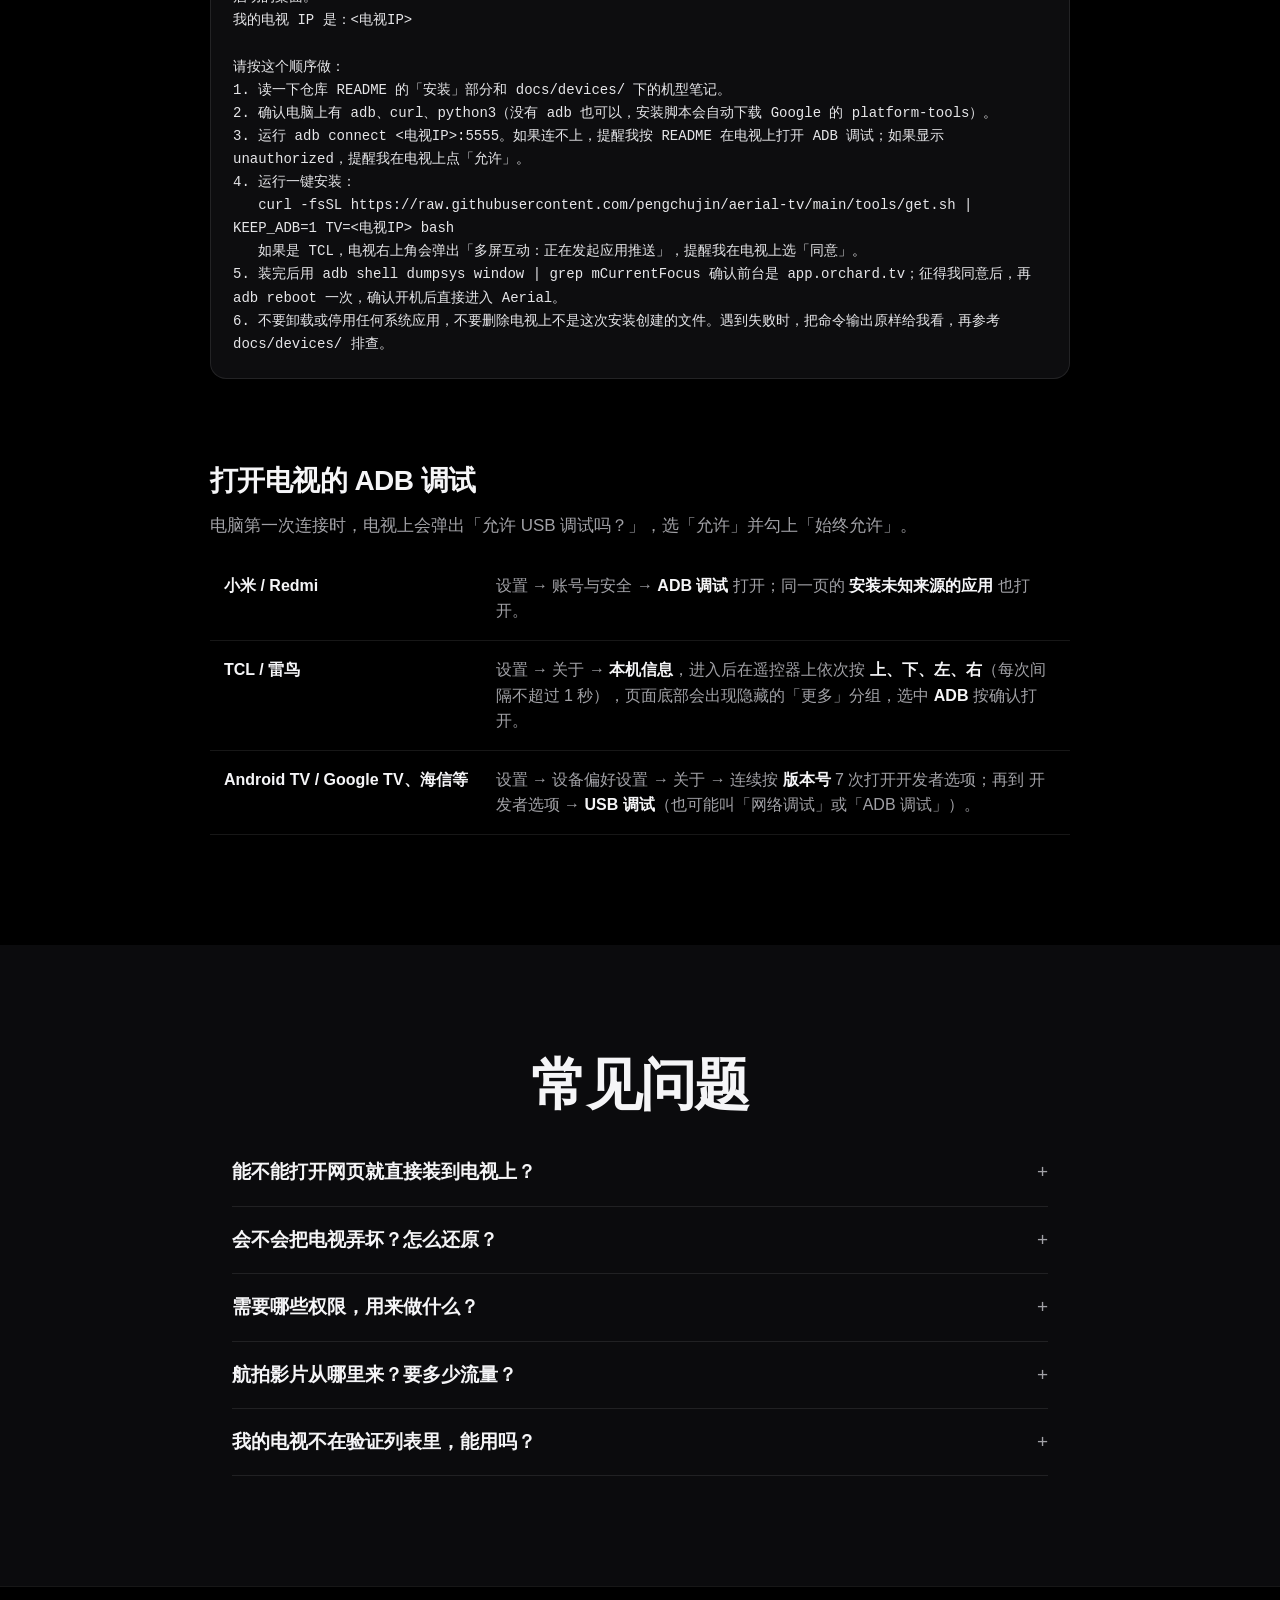
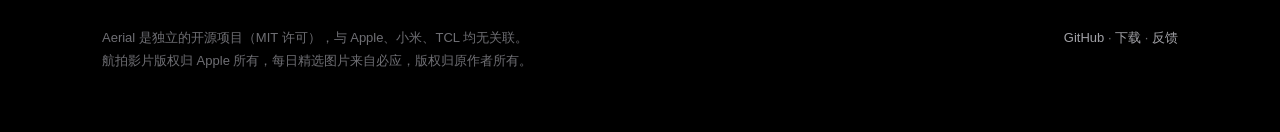
==== commit 8ac3c250: "Website: only a 再看一遍 button under the TV; version the image URLs The two label buttons crowded phone" ====
--- a/site/index.html
+++ b/site/index.html
@@ -7,7 +7,7 @@
 <meta name="description" content="Aerial 是参照 tvOS 设计的开源 Android TV 桌面。没有广告，没有推荐流，只有你的 App、你的壁纸和航拍屏保。支持小米、TCL 等国内电视，开机自动接管。">
 <meta property="og:title" content="Aerial · 给国产电视的一块干净桌面">
 <meta property="og:description" content="参照 tvOS 设计的开源电视桌面，没有广告，开机自动接管。">
-<meta property="og:image" content="img/home.jpg">
+<meta property="og:image" content="img/home.jpg?v=3">
 <meta name="theme-color" content="#000000">
 <link rel="icon" href="favicon.svg" type="image/svg+xml">
 <style>
@@ -92,23 +92,16 @@
     transition: transform .2s var(--ease);
   }
   .compare:hover .knob, .compare:focus-visible .knob { transform: scale(1.08); }
-  .compare-legend { display: flex; justify-content: space-between; align-items: center; gap: 12px; margin-top: 18px; }
-  .compare-legend button {
-    white-space: nowrap; appearance: none; font: inherit; cursor: pointer; border-radius: 980px;
-    transition: color .3s ease, background .3s ease, border-color .3s ease, transform .15s var(--ease);
-  }
-  .compare-legend button:active { transform: scale(.96); }
-  .legend { font-size: 15px; font-weight: 600; color: var(--dim); background: transparent; border: 1px solid transparent; padding: 7px 14px; }
-  .legend:hover { color: var(--muted); }
-  .legend.on { color: var(--text); background: var(--card); border-color: var(--line); }
-  .legend-after::before { content: "← "; font-weight: 400; color: var(--dim); }
-  .legend-before::after { content: " →"; font-weight: 400; color: var(--dim); }
+  .compare-legend { display: flex; flex-direction: column; align-items: center; gap: 10px; margin-top: 22px; }
   .replay {
-    display: inline-flex; align-items: center; gap: 6px; font-size: 13px; font-weight: 500; color: var(--muted);
-    background: transparent; border: 1px solid var(--line); padding: 6px 12px;
+    display: inline-flex; align-items: center; gap: 6px; white-space: nowrap; appearance: none; font: inherit; cursor: pointer;
+    font-size: 14px; font-weight: 500; color: var(--muted); background: transparent; border: 1px solid var(--line);
+    border-radius: 980px; padding: 7px 16px; transition: color .2s ease, border-color .2s ease, transform .15s var(--ease);
   }
   .replay:hover { color: var(--text); border-color: rgba(255,255,255,.22); }
-  .compare-hint { color: var(--dim); font-size: 13px; margin: 10px 0 0; }
+  .replay:active { transform: scale(.96); }
+  .compare-hint { color: var(--dim); font-size: 13px; }
+  @media (hover: none) { .compare-hint { display: none; } }
   .tv .stand { width: 26%; height: 14px; margin: 18px auto 0; border-radius: 0 0 10px 10px; background: linear-gradient(#2a2a2d, #141416); }
   .glow { position: absolute; inset: -10% -20% auto; height: 70%; z-index: -1; filter: blur(80px); opacity: .55;
     background: radial-gradient(40% 50% at 30% 50%, #1f7a6a, transparent 70%), radial-gradient(40% 50% at 70% 40%, #3b2a9c, transparent 70%); }
@@ -222,10 +215,7 @@
     .field .opt { padding: 4px 0 6px; }
     table.adb th { width: auto; display: block; padding-bottom: 4px; border: 0; }
     table.adb td { display: block; padding-top: 0; }
-    .compare-legend { gap: 6px; }
-    .legend { font-size: 13px; padding: 6px 10px; }
-    .legend-after::before, .legend-before::after { content: none; }
-    .replay { font-size: 12px; padding: 5px 9px; }
+    .compare-legend { margin-top: 18px; }
     .compare .knob { width: 34px; height: 34px; margin: -17px 0 0 -17px; }
   }
 </style>
@@ -261,17 +251,15 @@
     <div class="tv reveal">
       <div class="glow"></div>
       <div class="screen compare" id="compare" role="slider" tabindex="0" aria-label="厂商桌面与 Aerial 的对比，左右移动查看" aria-valuemin="0" aria-valuemax="100" aria-valuenow="0">
-        <img class="after" src="img/home.jpg" alt="Aerial 首页：大号时钟、风景壁纸和应用网格" width="1600" height="900">
-        <img class="before" src="img/stock-xiaomi.jpg" alt="电视自带的桌面：满屏剧集推荐、会员和限免角标" width="1600" height="900">
+        <img class="after" src="img/home.jpg?v=3" alt="Aerial 首页：大号时钟、风景壁纸和应用网格" width="1600" height="900">
+        <img class="before" src="img/stock-xiaomi.jpg?v=3" alt="电视自带的桌面：满屏剧集推荐、会员和限免角标" width="1600" height="900">
         <div class="divider" aria-hidden="true"><span class="knob"><svg width="20" height="20" viewBox="0 0 24 24" fill="none" stroke="currentColor" stroke-width="2.4" stroke-linecap="round" stroke-linejoin="round"><path d="M9 6l-6 6 6 6M15 6l6 6-6 6"/></svg></span></div>
       </div>
       <div class="stand"></div>
       <div class="compare-legend">
-        <button type="button" class="legend legend-after">Aerial</button>
         <button type="button" class="replay"><svg width="13" height="13" viewBox="0 0 24 24" fill="none" stroke="currentColor" stroke-width="2.6" stroke-linecap="round" stroke-linejoin="round" aria-hidden="true"><path d="M3 12a9 9 0 1 0 3-6.7"/><path d="M3 3v6h6"/></svg>再看一遍</button>
-        <button type="button" class="legend legend-before">电视自带的桌面</button>
-      </div>
-      <p class="compare-hint">在画面上左右移动鼠标，或点上面的按钮切换</p>
+        <span class="compare-hint">在画面上左右移动鼠标对比</span>
+      </div>
     </div>
   </div>
 </header>
@@ -284,7 +272,7 @@
     </div>
 
     <div class="feature reveal">
-      <div class="shot"><img src="img/focus.jpg" alt="聚焦在 Netflix 上的应用网格" loading="lazy" width="1600" height="900"></div>
+      <div class="shot"><img src="img/focus.jpg?v=3" alt="聚焦在 Netflix 上的应用网格" loading="lazy" width="1600" height="900"></div>
       <div>
         <p class="kicker">首页</p>
         <h3>每个 App，<br>都有它该有的样子。</h3>
@@ -294,7 +282,7 @@
     </div>
 
     <div class="feature flip reveal">
-      <div class="shot"><img src="img/menu.jpg" alt="长按菜单：移动、隐藏、应用信息、卸载" loading="lazy" width="1600" height="900"></div>
+      <div class="shot"><img src="img/menu.jpg?v=3" alt="长按菜单：移动、隐藏、应用信息、卸载" loading="lazy" width="1600" height="900"></div>
       <div>
         <p class="kicker">整理</p>
         <h3>长按一下，<br>想怎么排就怎么排。</h3>
@@ -303,7 +291,7 @@
     </div>
 
     <div class="feature reveal">
-      <div class="shot"><img src="img/control-center.jpg" alt="控制中心：信号源、网络、设置、睡眠、音量和亮度" loading="lazy" width="1600" height="900"></div>
+      <div class="shot"><img src="img/control-center.jpg?v=3" alt="控制中心：信号源、网络、设置、睡眠、音量和亮度" loading="lazy" width="1600" height="900"></div>
       <div>
         <p class="kicker">控制中心</p>
         <h3>常用的开关，<br>按一下菜单键就到。</h3>
@@ -321,11 +309,11 @@
     </div>
     <div class="gallery reveal">
       <figure>
-        <div class="shot"><img src="img/screensaver-aerial.jpg" alt="航拍屏保：俯瞰美国优胜美地国家公园" loading="lazy" width="1600" height="900"></div>
+        <div class="shot"><img src="img/screensaver-aerial.jpg?v=3" alt="航拍屏保：俯瞰美国优胜美地国家公园" loading="lazy" width="1600" height="900"></div>
         <figcaption>航拍：俯瞰美国优胜美地国家公园</figcaption>
       </figure>
       <figure>
-        <div class="shot"><img src="img/screensaver-aerial-2.jpg" alt="航拍屏保：洛杉矶好莱坞标志" loading="lazy" width="1600" height="900"></div>
+        <div class="shot"><img src="img/screensaver-aerial-2.jpg?v=3" alt="航拍屏保：洛杉矶好莱坞标志" loading="lazy" width="1600" height="900"></div>
         <figcaption>航拍：洛杉矶好莱坞标志</figcaption>
       </figure>
     </div>
@@ -335,7 +323,7 @@
 <section>
   <div class="wrap">
     <div class="feature reveal">
-      <div class="shot"><img src="img/wallpaper.jpg" alt="壁纸与屏保面板" loading="lazy" width="1600" height="900"></div>
+      <div class="shot"><img src="img/wallpaper.jpg?v=3" alt="壁纸与屏保面板" loading="lazy" width="1600" height="900"></div>
       <div>
         <p class="kicker">壁纸</p>
         <h3>每天一张新风景，<br>或者你自己的照片。</h3>
@@ -348,7 +336,7 @@
         <h3 style="font-size:clamp(28px,3.4vw,40px);line-height:1.12;letter-spacing:-.025em;margin:0 0 16px">扫一下，<br>不用遥控器打字。</h3>
         <p style="color:var(--muted)">扫描壁纸面板上的二维码，手机上会打开一个原生风格的页面：上传照片、挑选壁纸、切换屏保。页面只在面板打开时开放，地址带随机令牌，同一网络里的其他设备猜不到。</p>
       </div>
-      <div class="phone"><img src="img/phone.jpg" alt="手机上的壁纸与屏保设置页" loading="lazy" width="780" height="1520"></div>
+      <div class="phone"><img src="img/phone.jpg?v=3" alt="手机上的壁纸与屏保设置页" loading="lazy" width="780" height="1520"></div>
     </div>
   </div>
 </section>
@@ -538,7 +526,6 @@
   // follows the pointer while it is over the TV, eased so it glides rather than jumps.
   (() => {
     const box = $('#compare');
-    const legendAfter = document.querySelector('.legend-after'), legendBefore = document.querySelector('.legend-before');
     const divider = box.querySelector('.divider');
     const reduced = matchMedia('(prefers-reduced-motion: reduce)').matches;
     let x = 0, target = 0, raf = 0, touched = false;
@@ -546,9 +533,6 @@
       x = v;
       box.style.setProperty('--x', (x * 100).toFixed(2) + '%');
       box.setAttribute('aria-valuenow', Math.round(x * 100));
-      // The side that holds more of the screen lights up its label.
-      legendAfter.classList.toggle('on', x >= 0.5);
-      legendBefore.classList.toggle('on', x < 0.5);
       // At either end the line and its knob would hang half off the screen; let them go.
       divider.style.opacity = x > 0.03 && x < 0.97 ? 1 : 0;
     };
@@ -594,8 +578,6 @@
     box.addEventListener('keydown', e => {
       if (e.key === 'ArrowRight' || e.key === 'ArrowLeft') { e.preventDefault(); tween++; touched = true; go(target + (e.key === 'ArrowRight' ? 0.1 : -0.1)); }
     });
-    legendAfter.addEventListener('click', () => { touched = true; wipe(1, 1200); });
-    legendBefore.addEventListener('click', () => { touched = true; wipe(0, 1200); });
     $('.replay').addEventListener('click', () => {
       touched = true;
       if (reduced) { set(0); setTimeout(() => set(1), 600); return; }
@@ -603,7 +585,6 @@
       setTimeout(() => wipe(1, 2200), 750);
     });
 
-    if (matchMedia('(hover: none)').matches) $('.compare-hint').textContent = '点上面的按钮切换，也可以左右拖动';
     set(0);
     // The opening wipe takes the TV's launcher away and rests on Aerial.
     if (reduced) { set(1); return; }
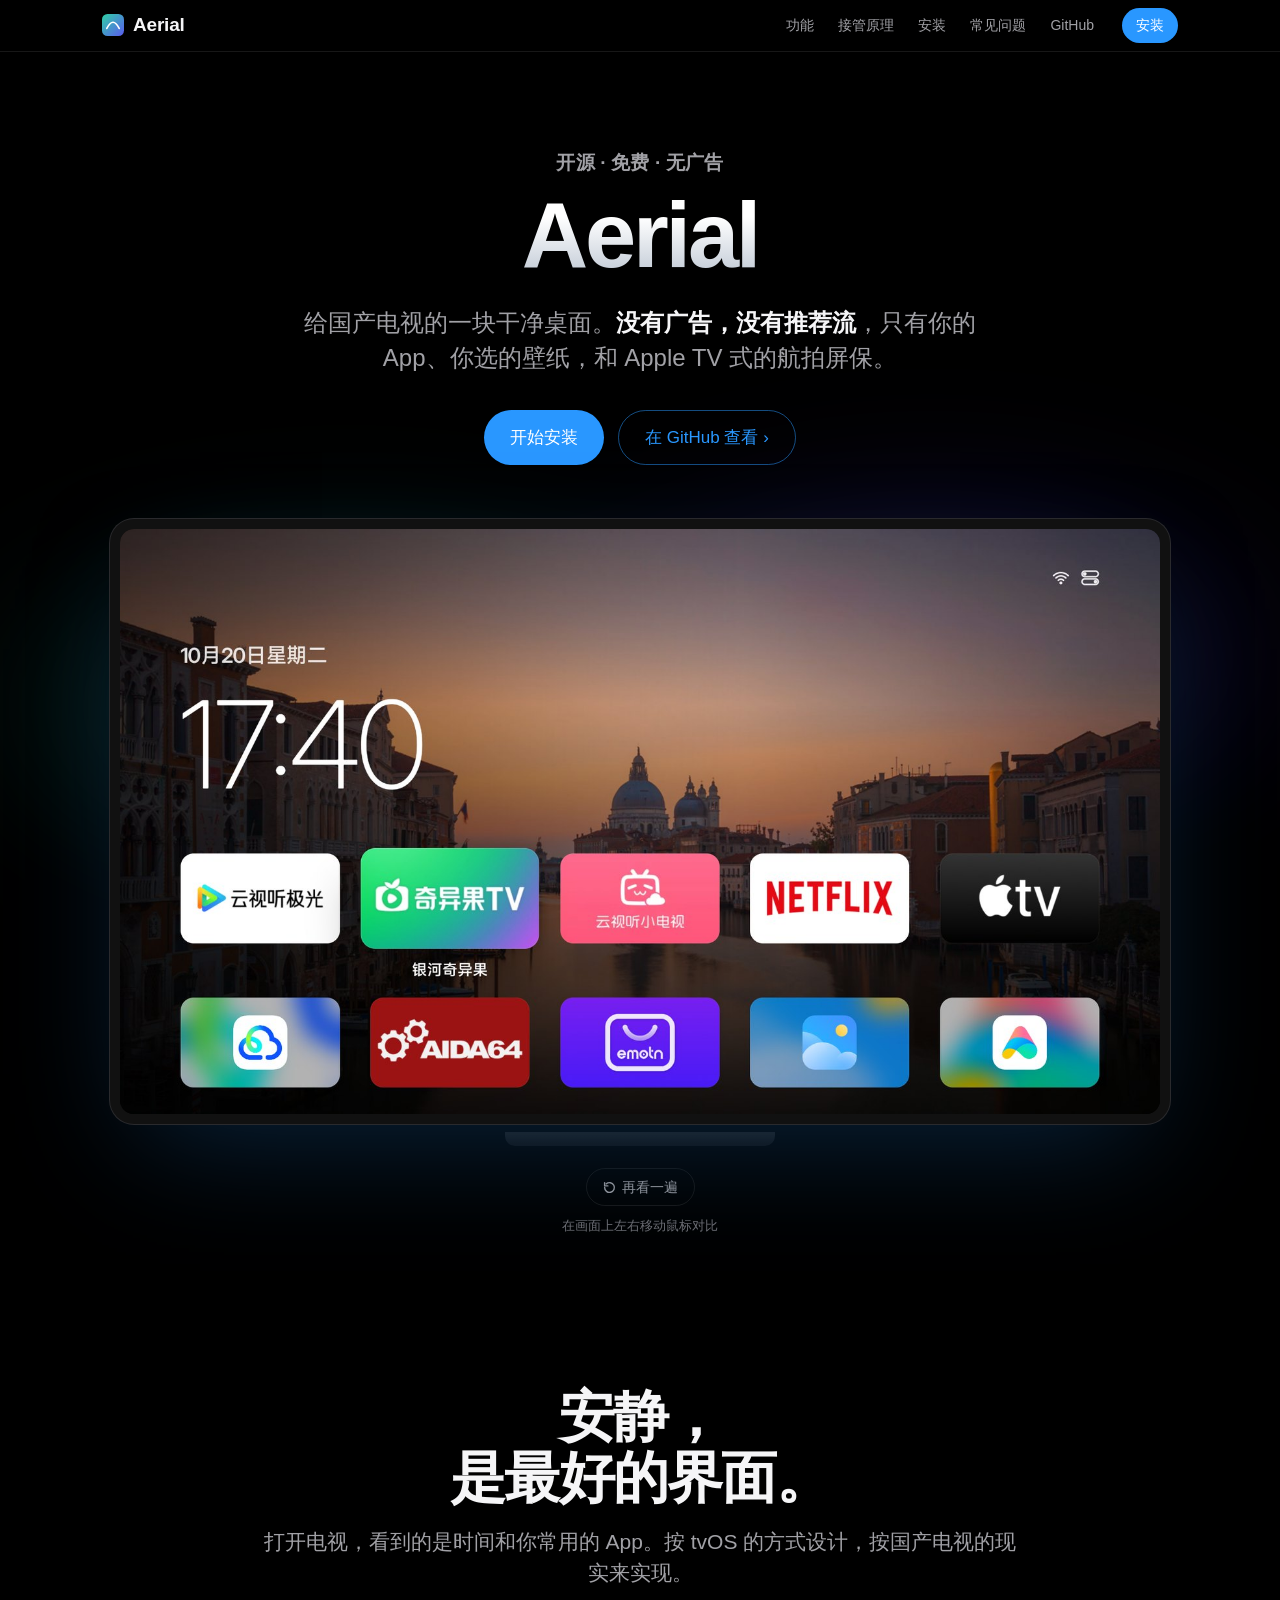
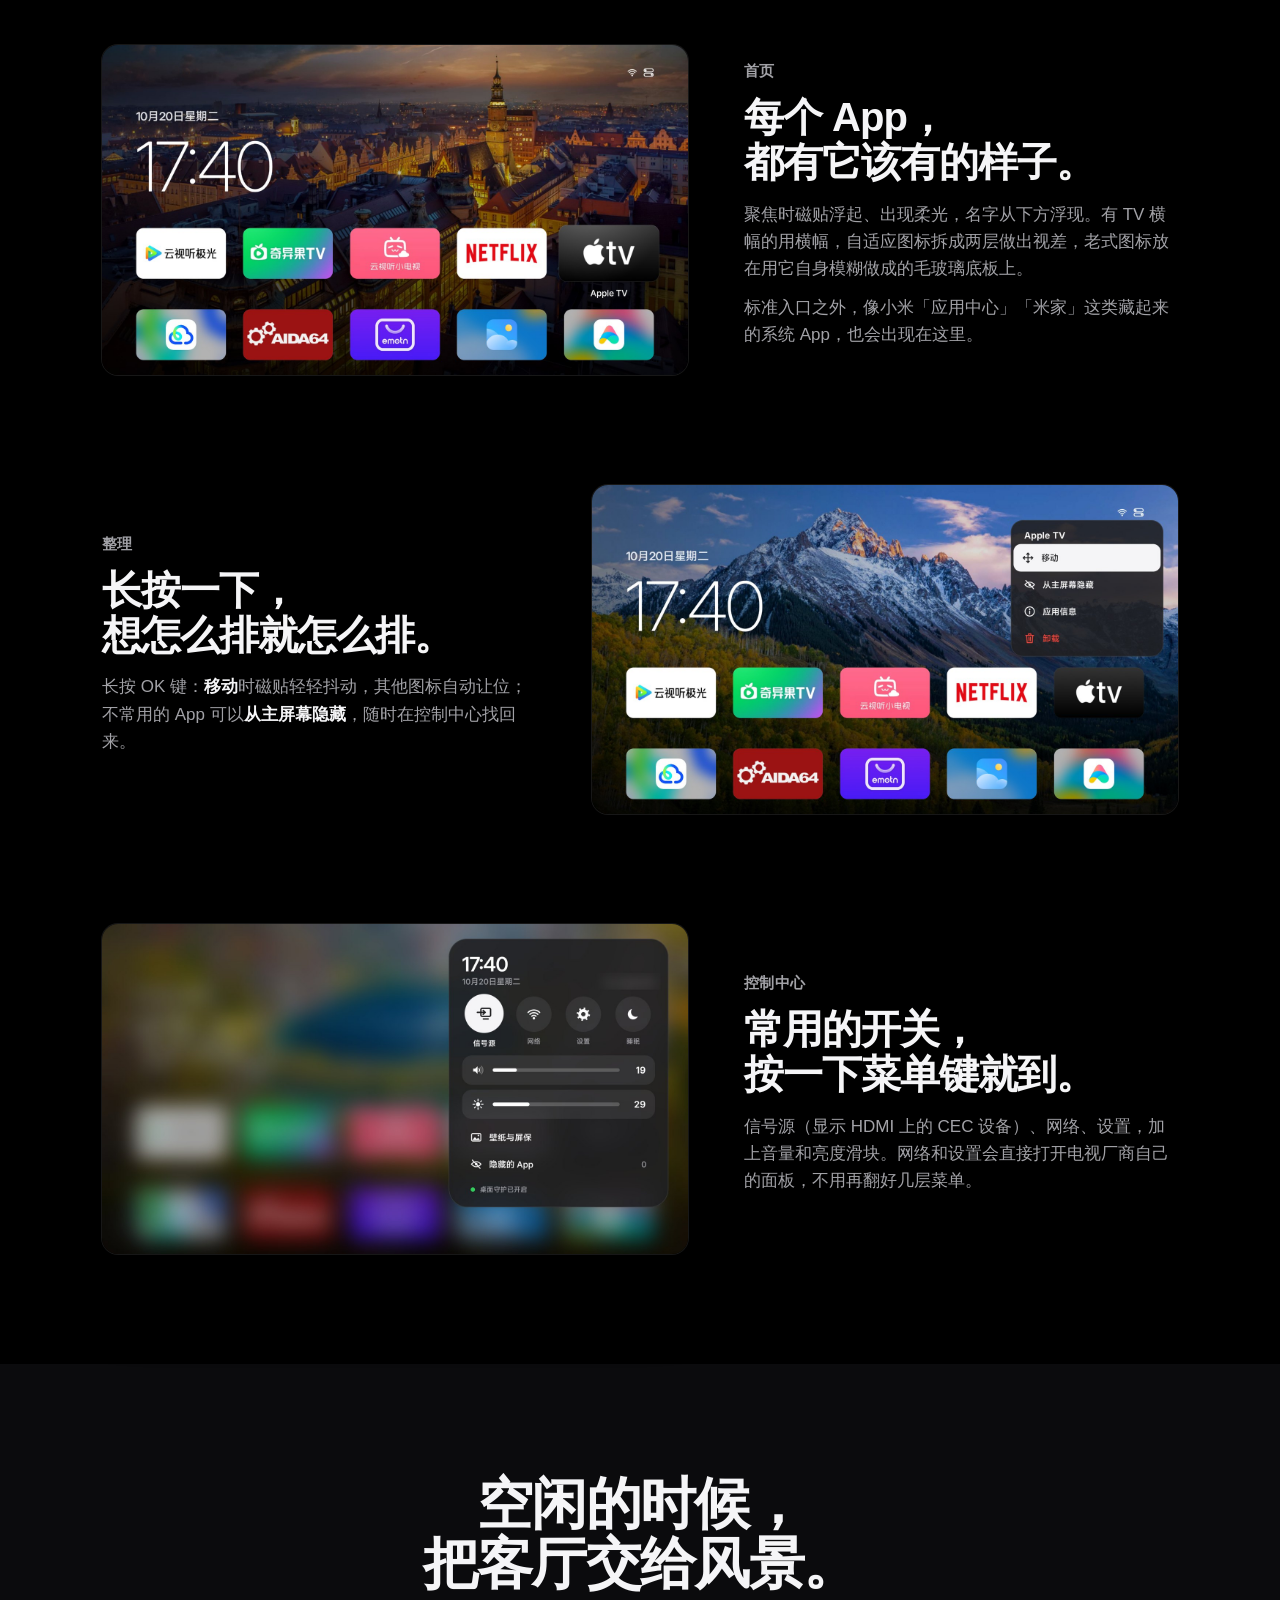
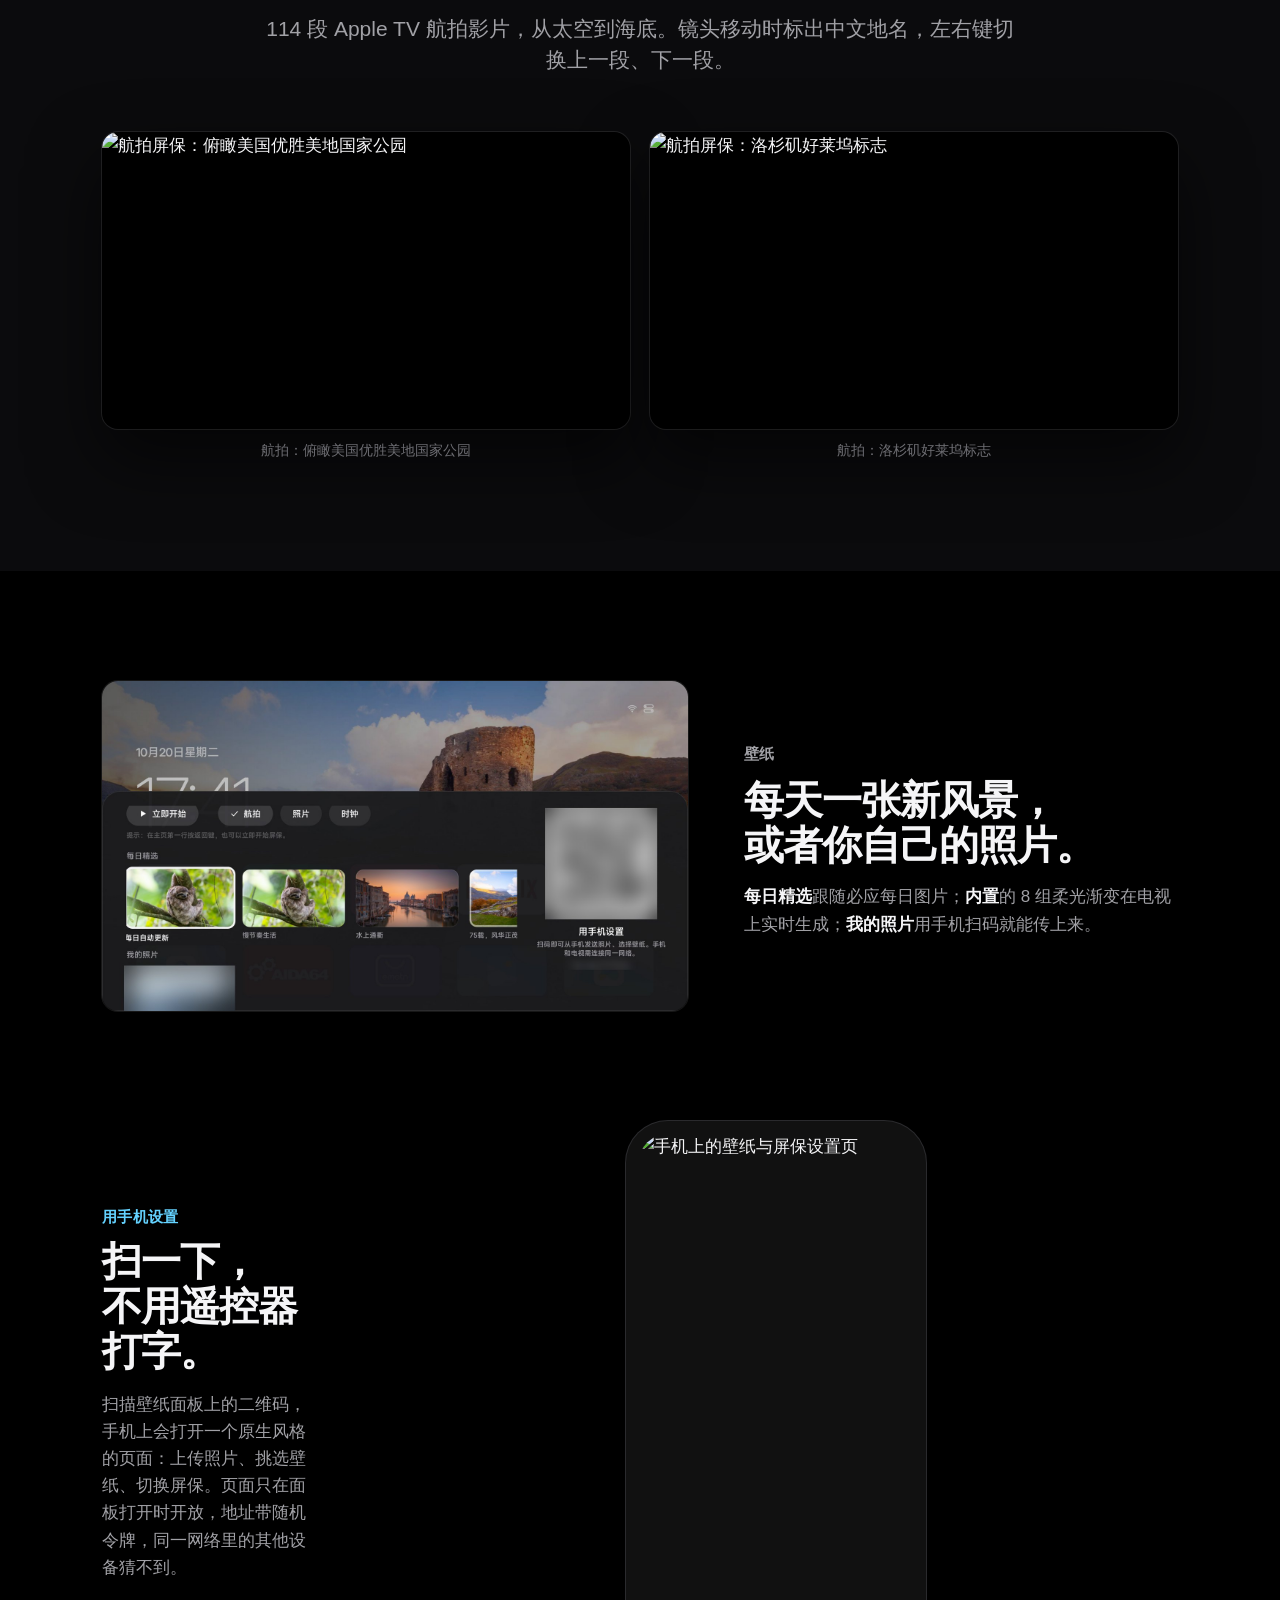
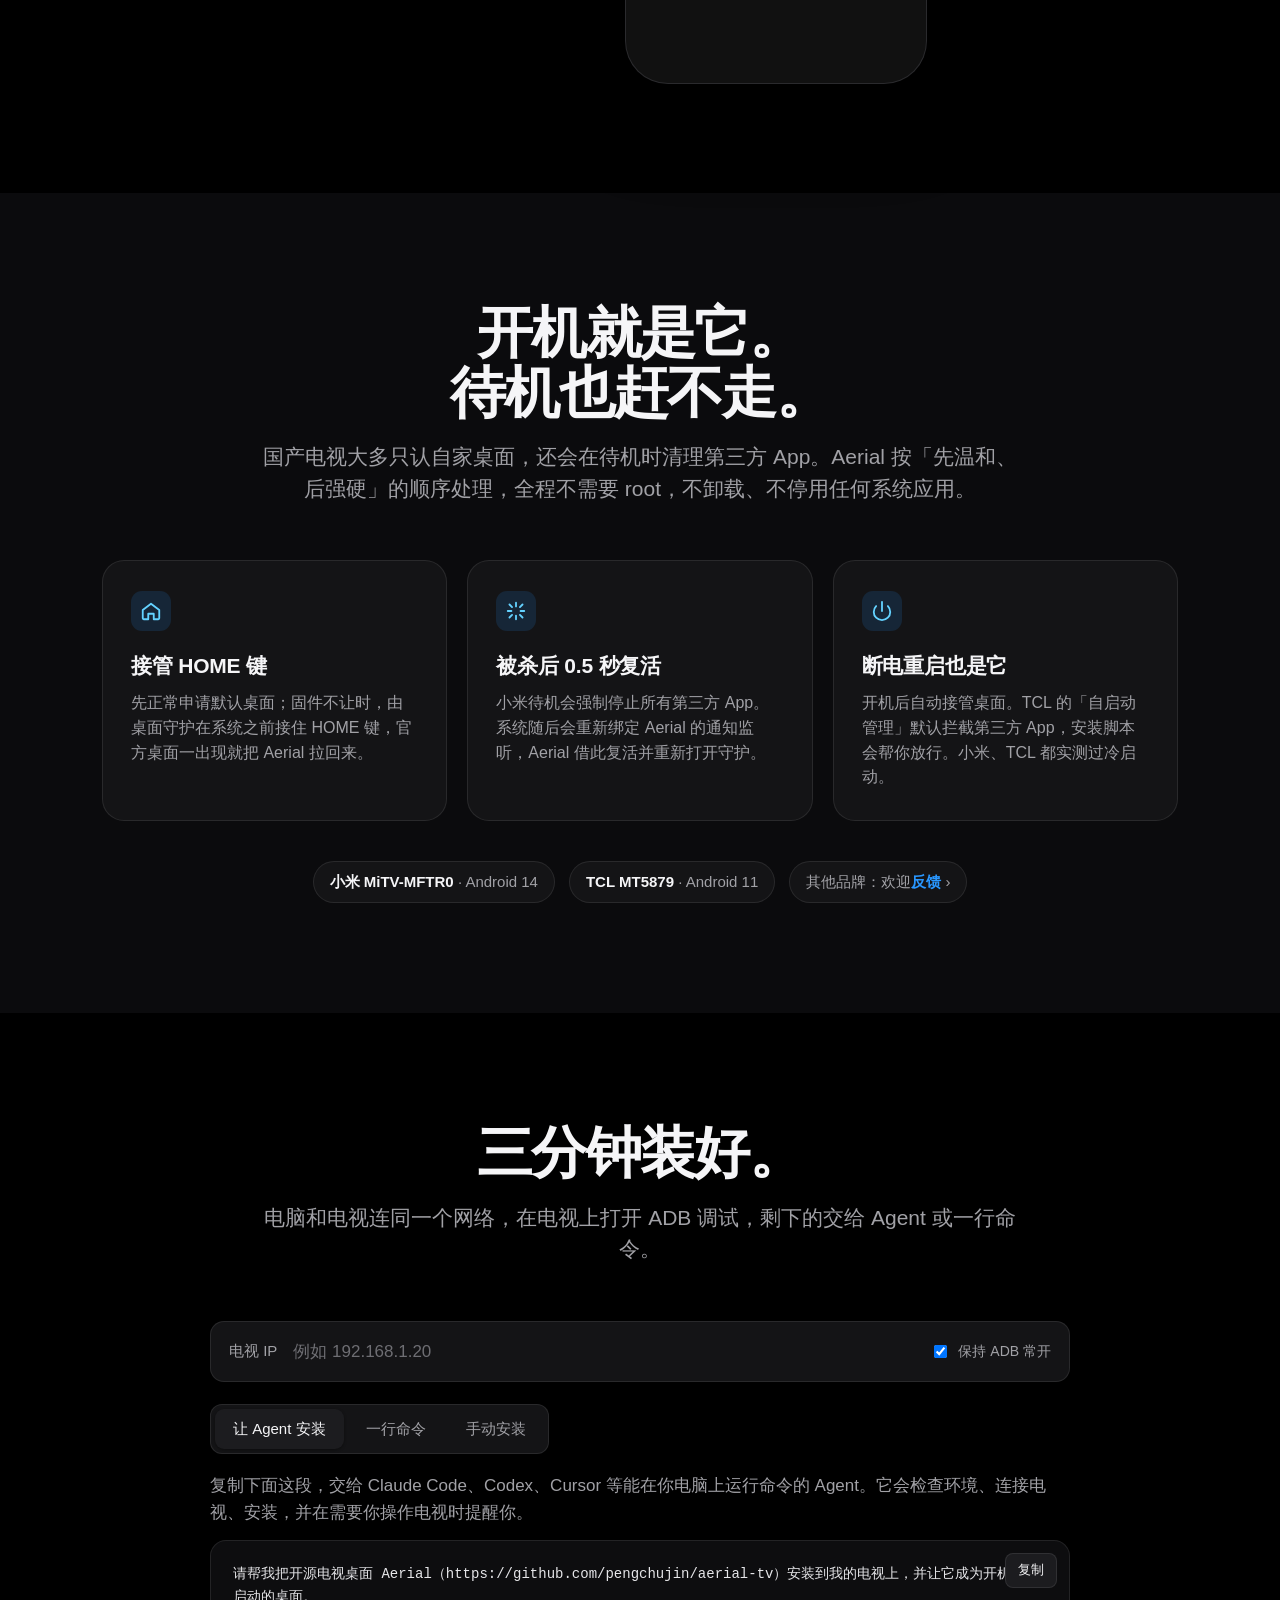
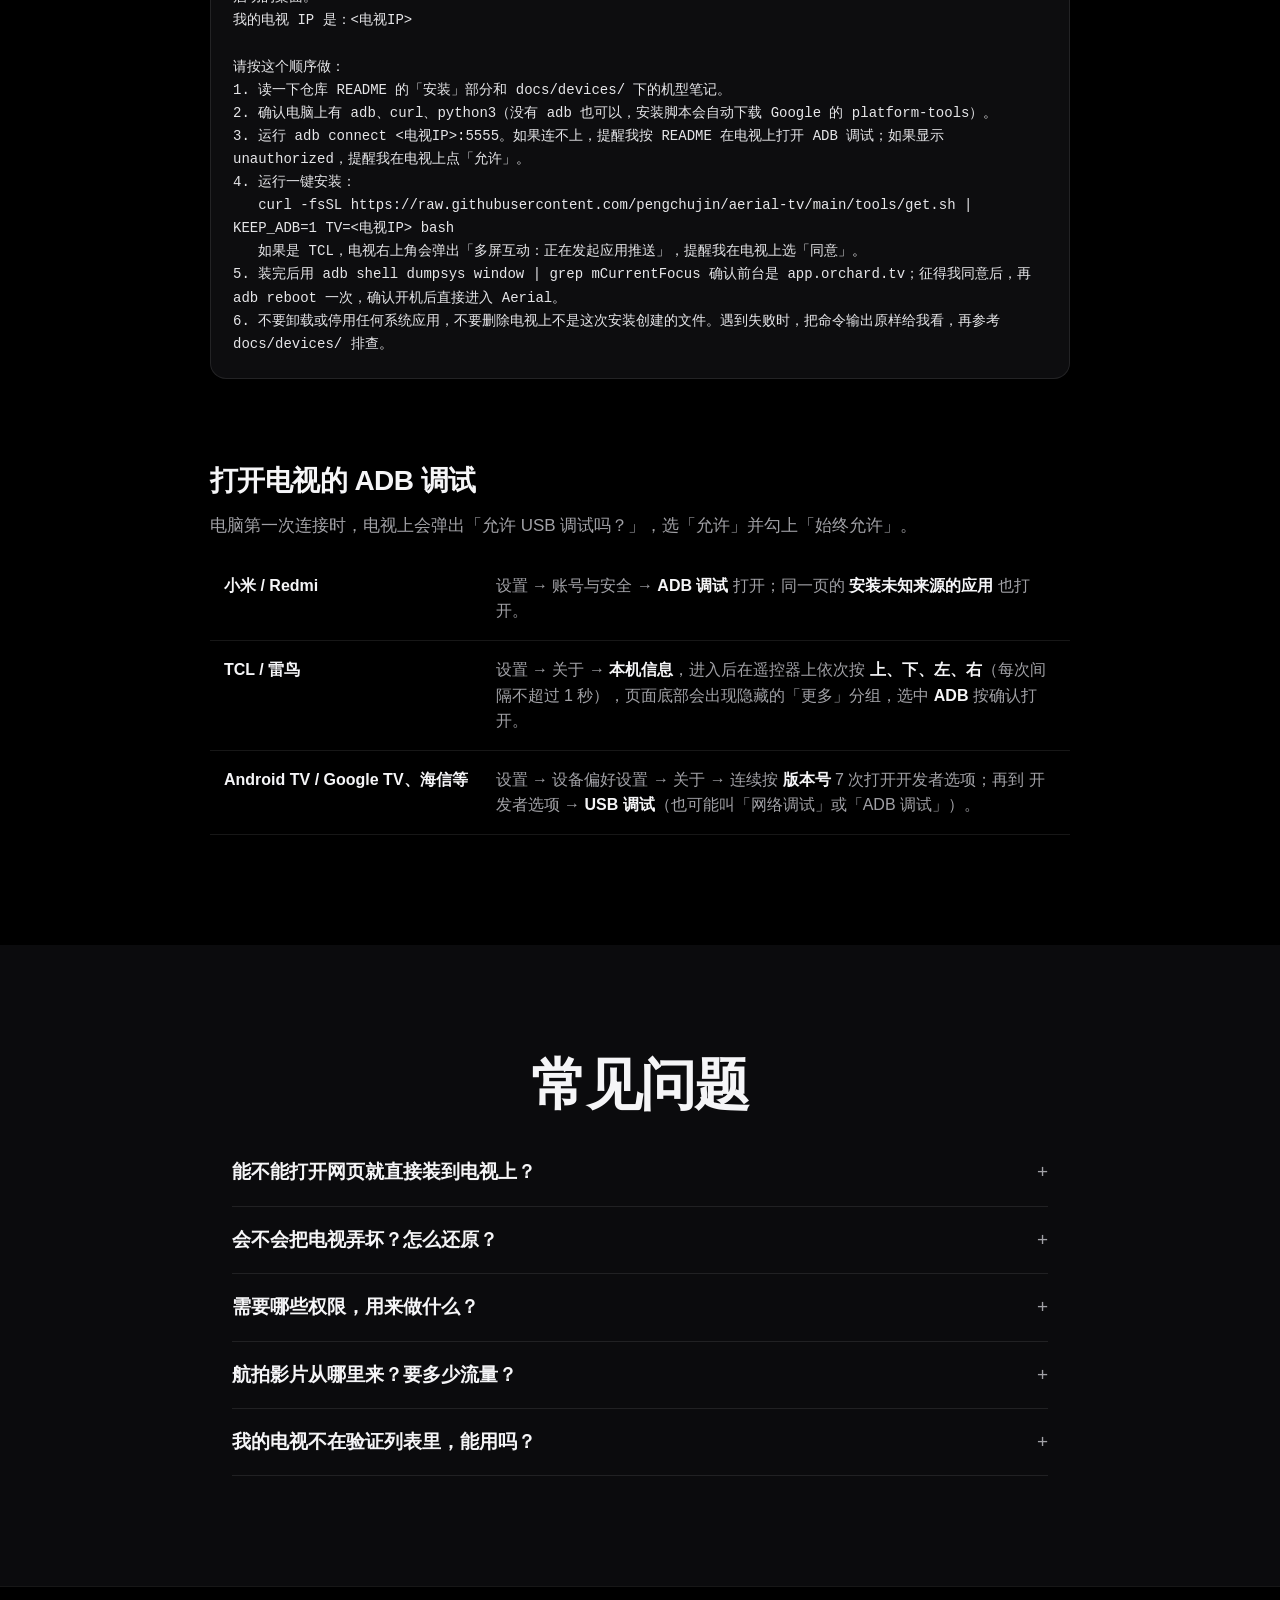
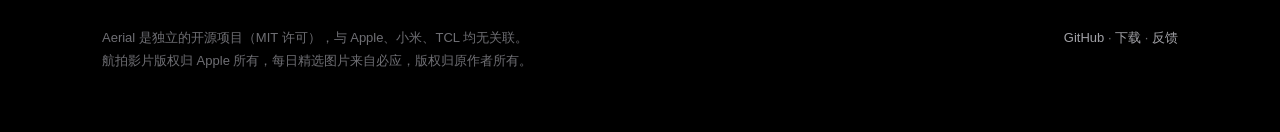
==== commit cd33052c: "1.10: fuller app tiles, Sony brightness, no Sleep button - Square icons fill their tile. Many China-" ====
--- a/site/index.html
+++ b/site/index.html
@@ -291,11 +291,11 @@
     </div>
 
     <div class="feature reveal">
-      <div class="shot"><img src="img/control-center.jpg?v=3" alt="控制中心：信号源、网络、设置、睡眠、音量和亮度" loading="lazy" width="1600" height="900"></div>
+      <div class="shot"><img src="img/control-center.jpg?v=3" alt="控制中心：信号源、网络、设置、音量和亮度" loading="lazy" width="1600" height="900"></div>
       <div>
         <p class="kicker">控制中心</p>
         <h3>常用的开关，<br>按一下菜单键就到。</h3>
-        <p>信号源（显示 HDMI 上的 CEC 设备）、网络、设置、睡眠，加上音量和亮度滑块。网络和设置会直接打开电视厂商自己的面板，不用再翻好几层菜单。</p>
+        <p>信号源（显示 HDMI 上的 CEC 设备）、网络、设置，加上音量和亮度滑块。网络和设置会直接打开电视厂商自己的面板，不用再翻好几层菜单。</p>
       </div>
     </div>
   </div>
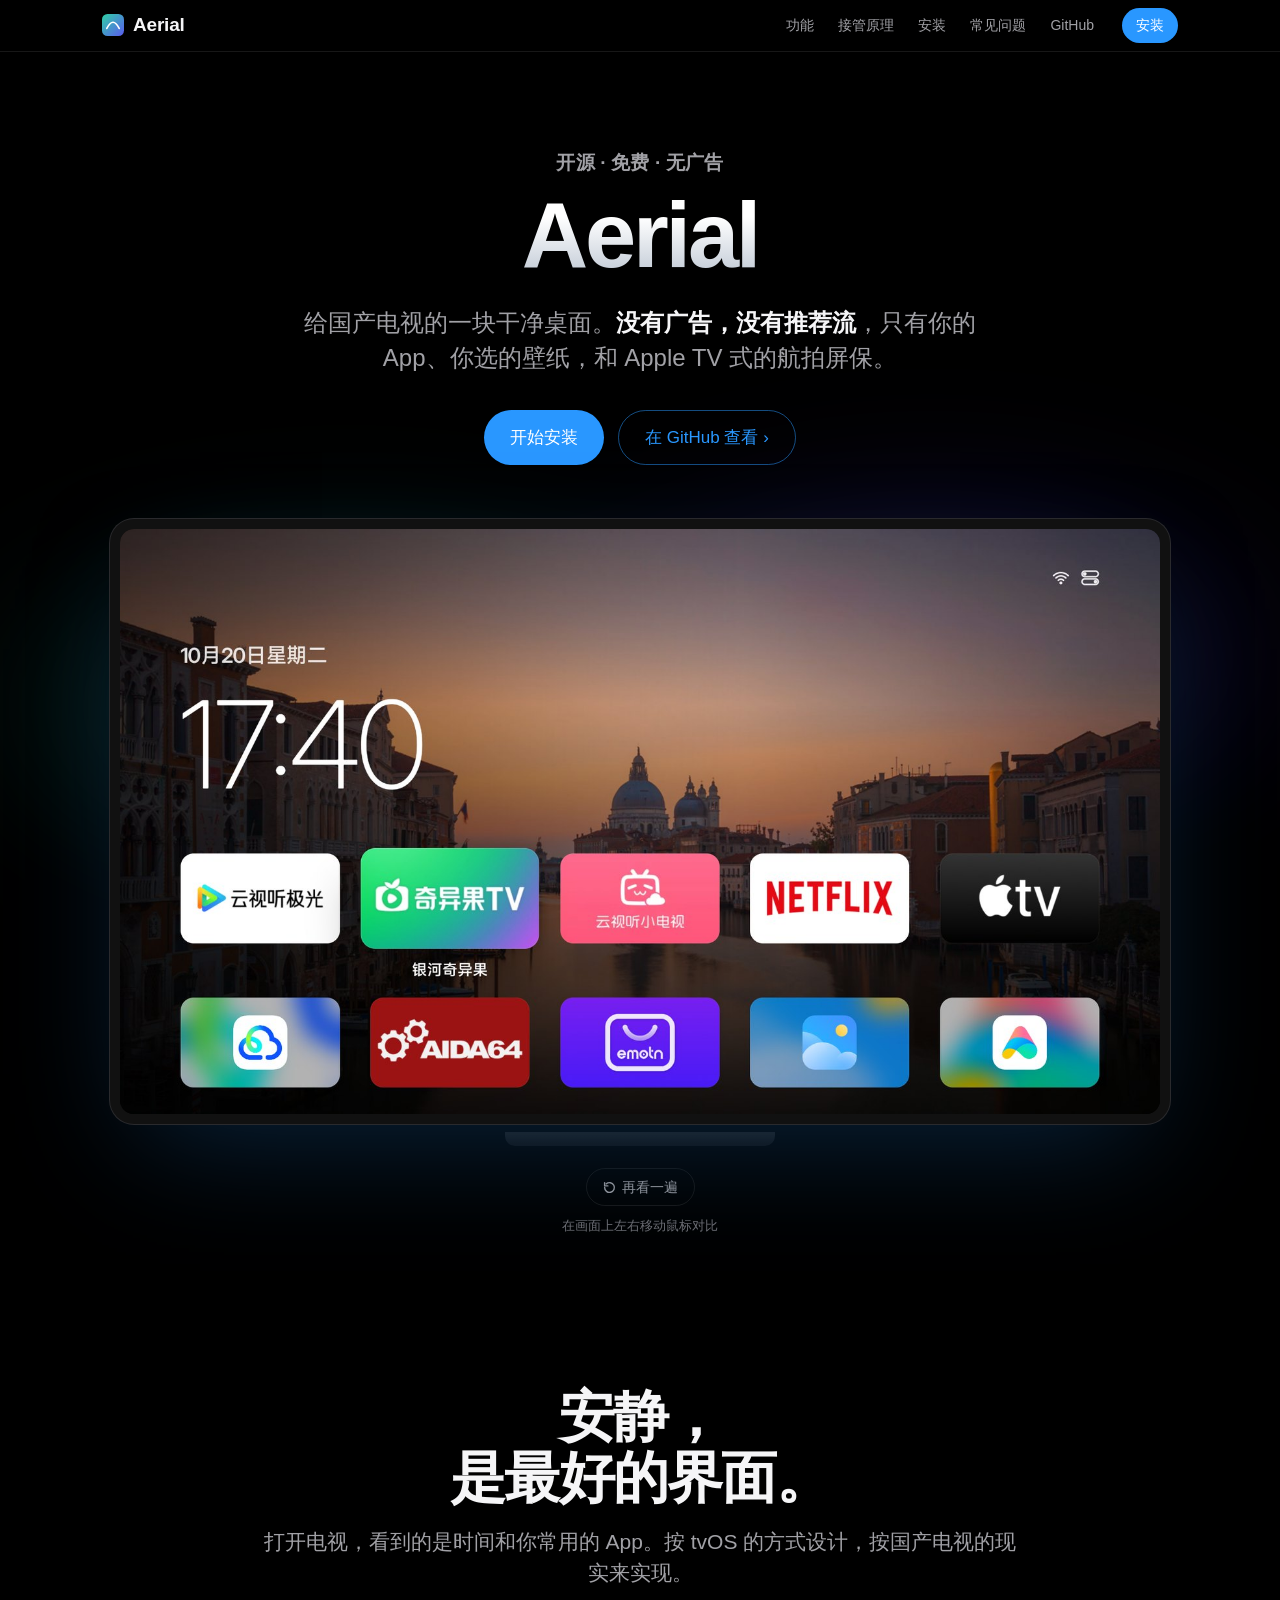
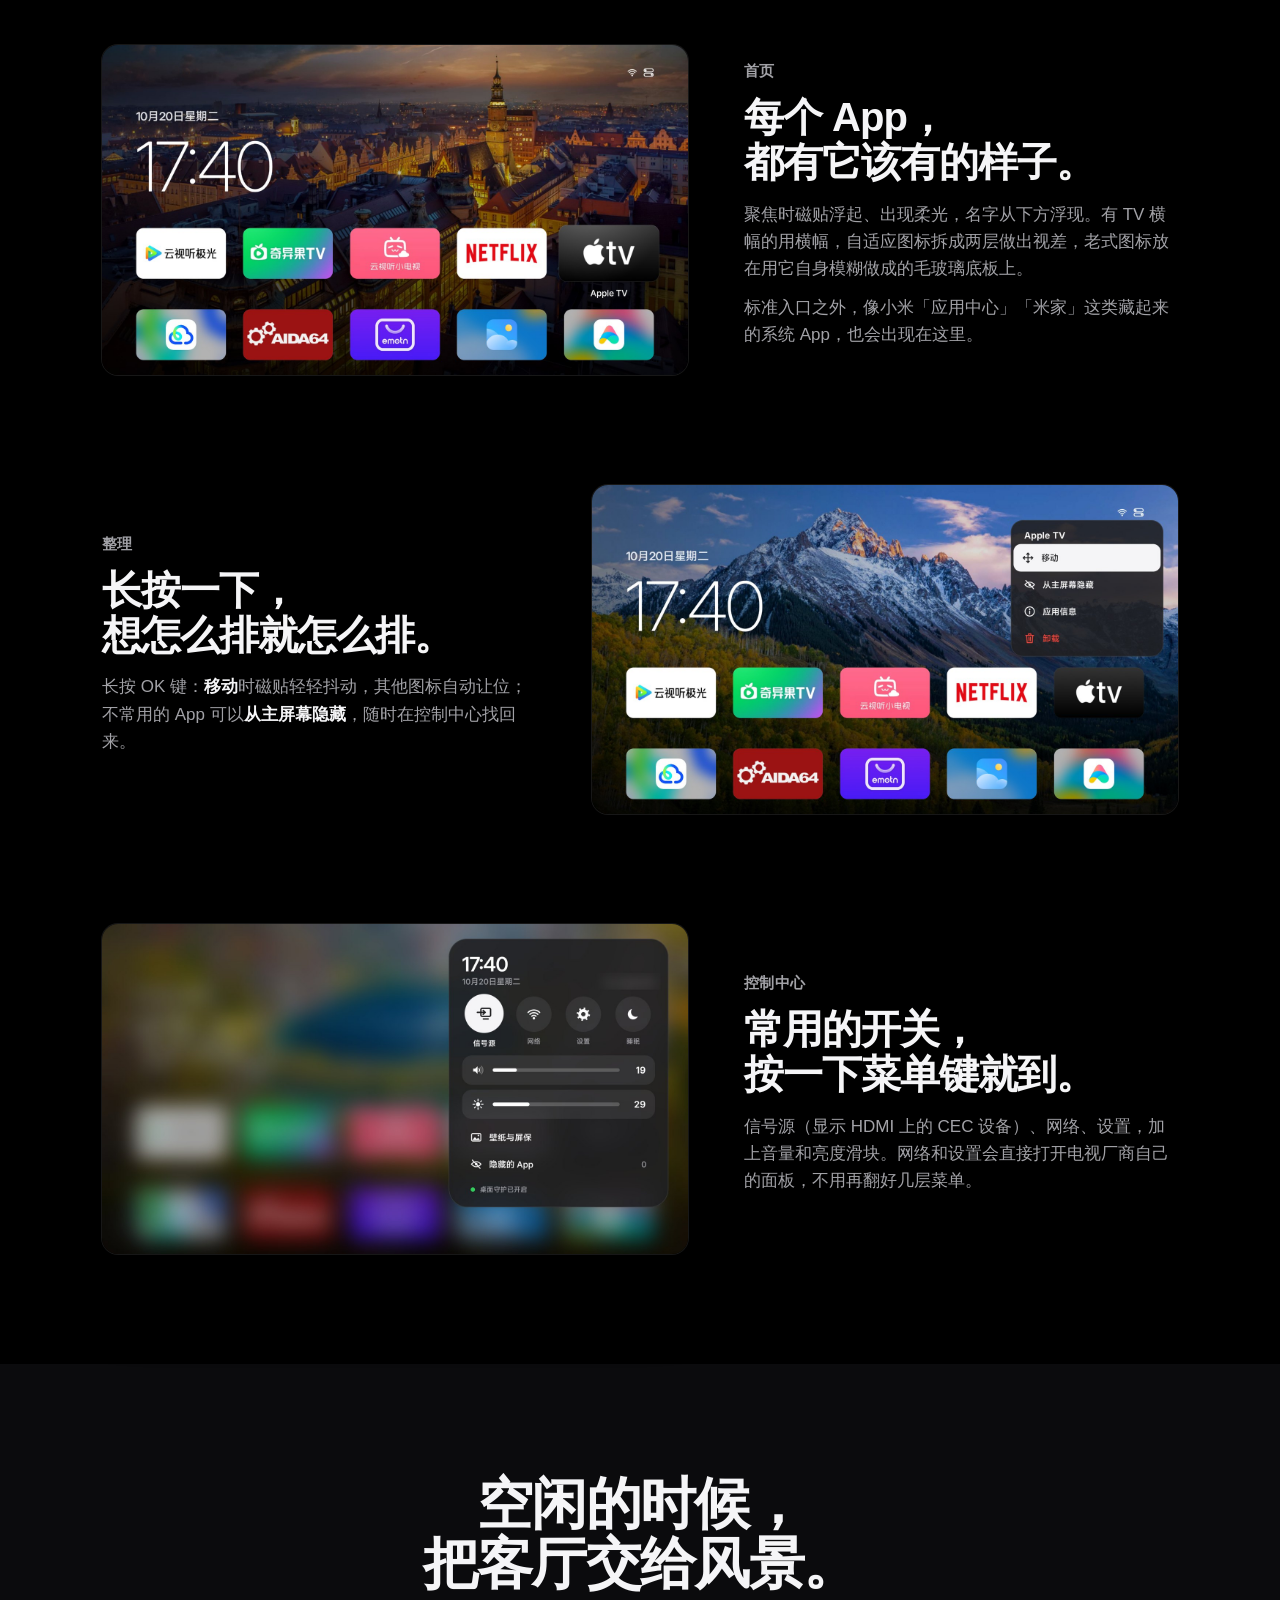
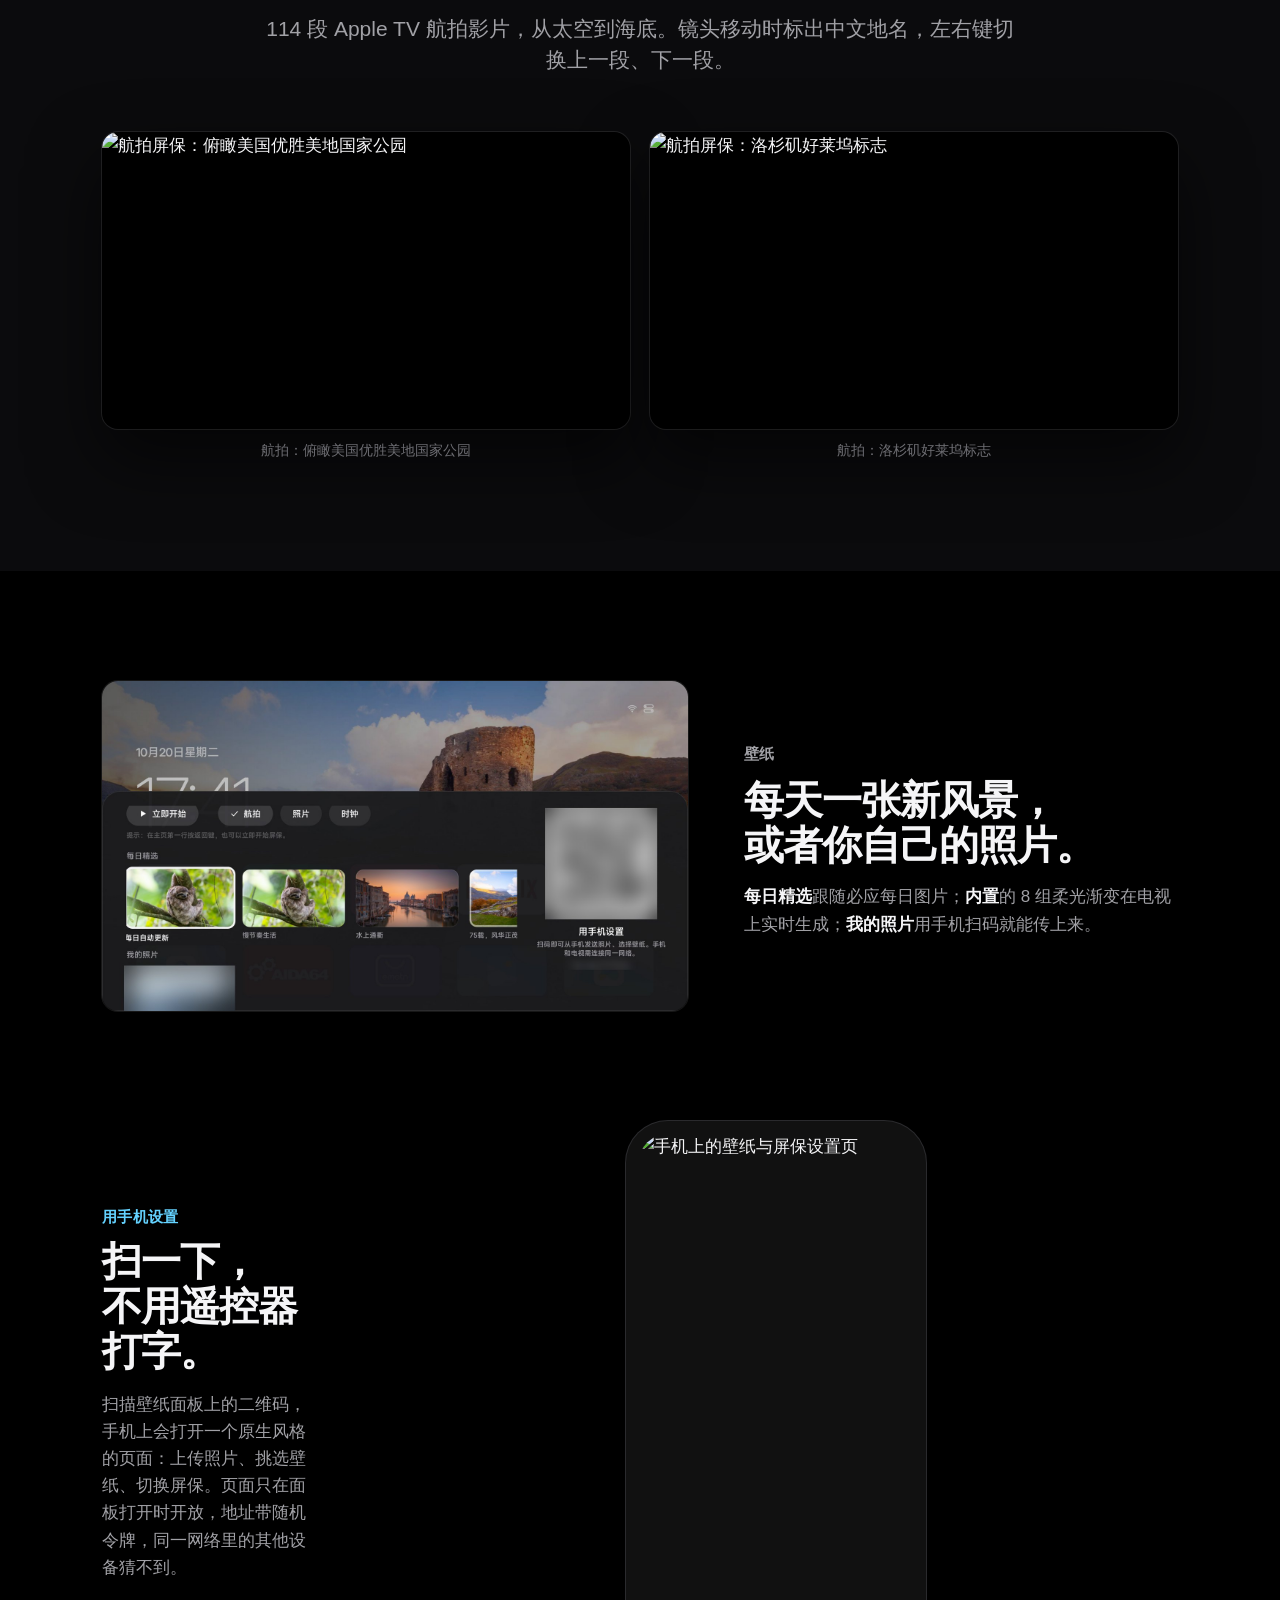
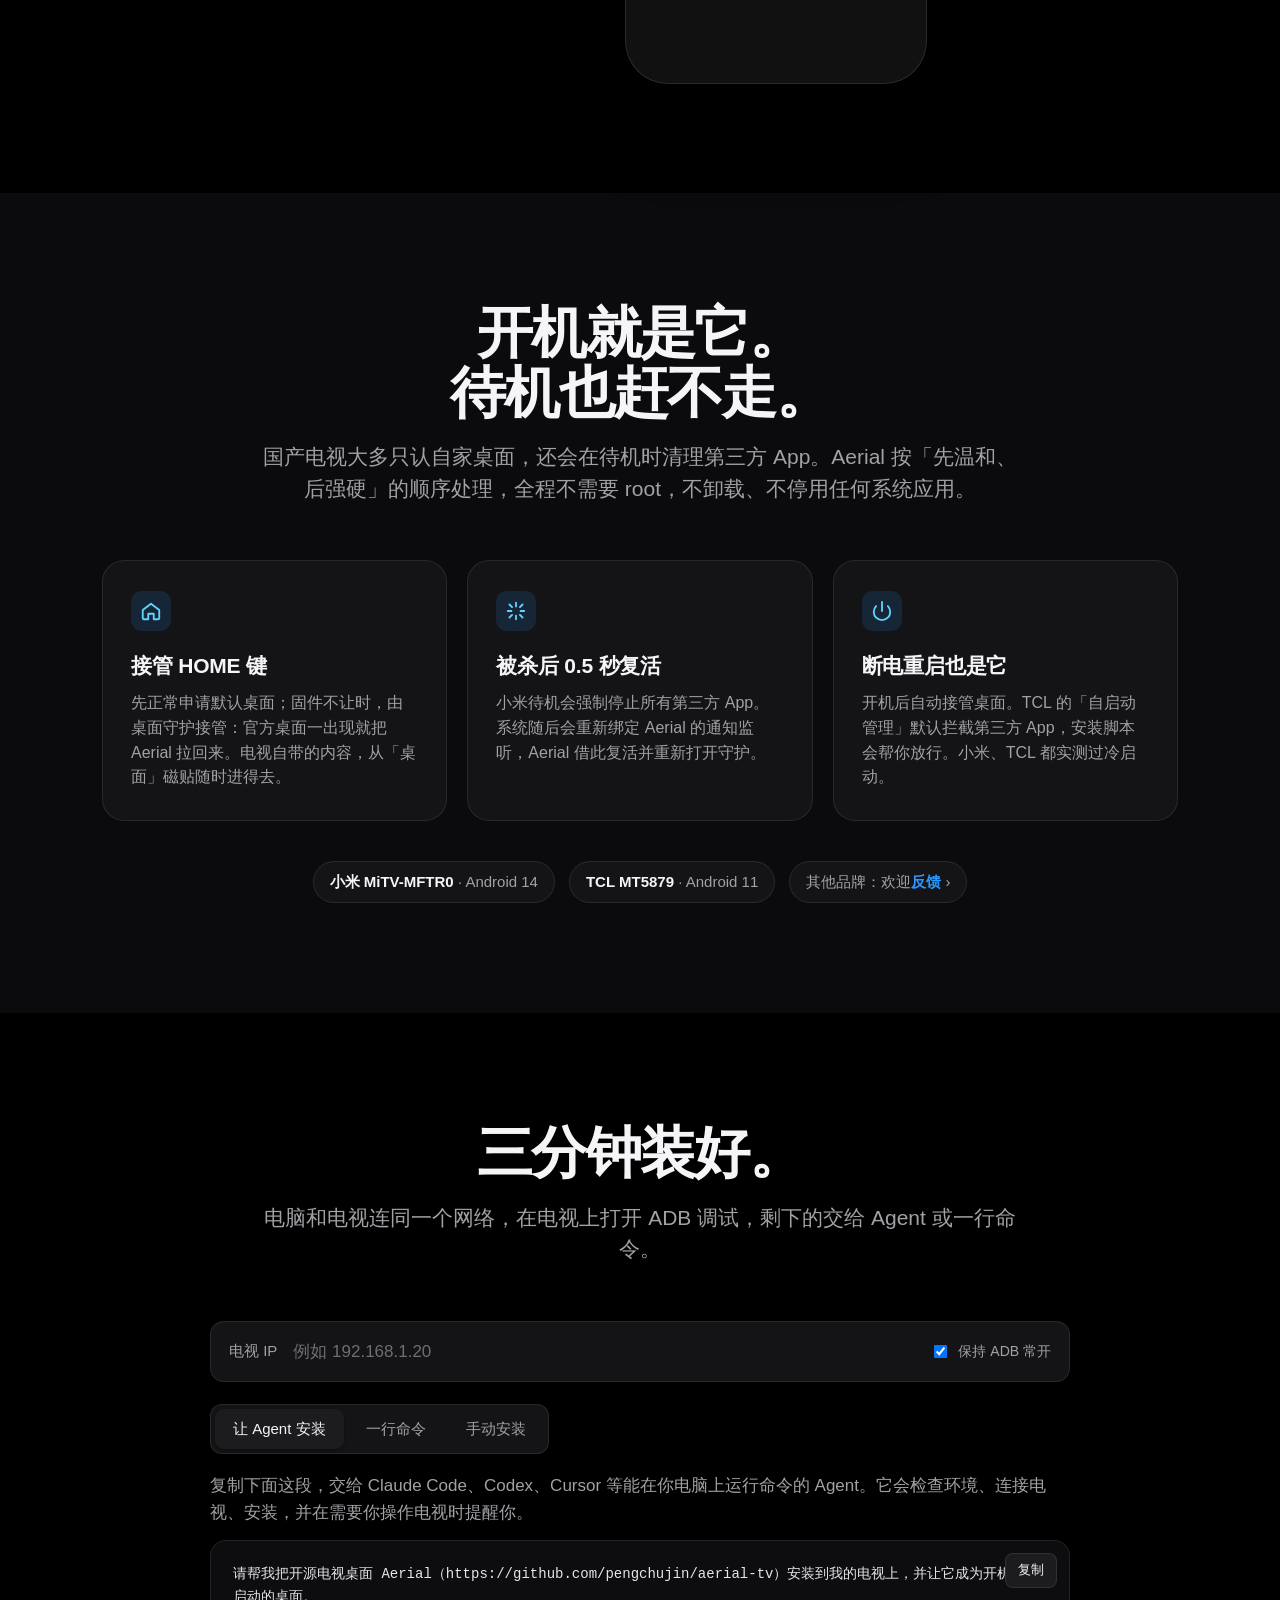
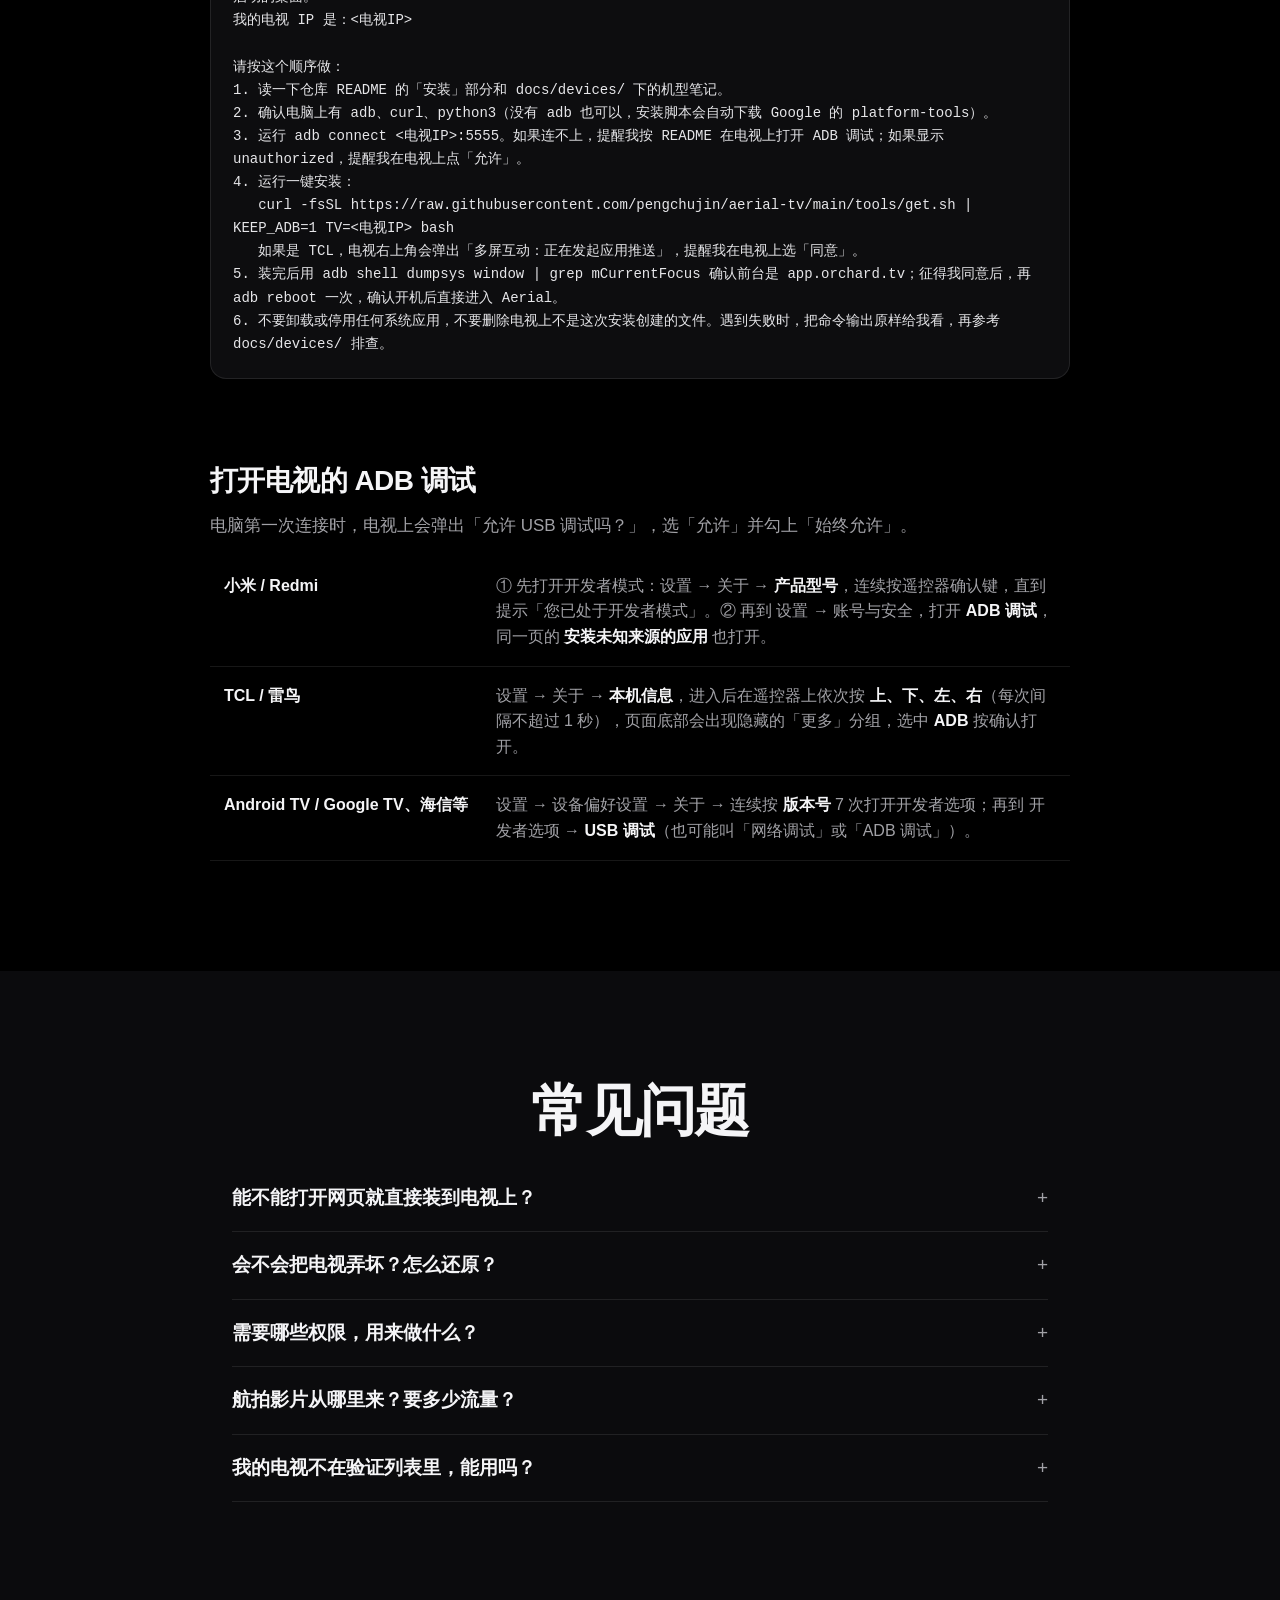
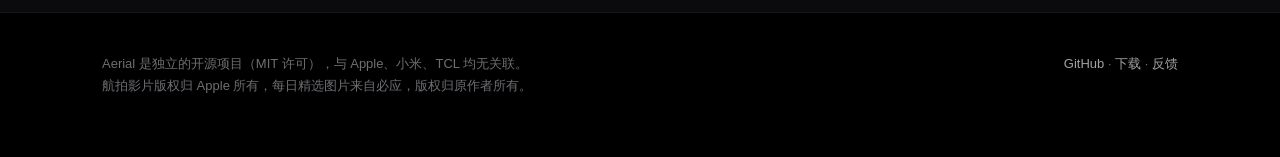
==== commit a56cb6dc: "1.11: stop filtering keys except in the stock launcher; fix the stock launcher tile Home Guard filte" ====
--- a/site/index.html
+++ b/site/index.html
@@ -351,7 +351,7 @@
       <div class="tile">
         <div class="ic"><svg width="22" height="22" viewBox="0 0 24 24" fill="none" stroke="currentColor" stroke-width="2" stroke-linecap="round" stroke-linejoin="round"><path d="M3 11l9-7 9 7v9a1 1 0 0 1-1 1h-5v-6h-6v6H4a1 1 0 0 1-1-1z"/></svg></div>
         <h4>接管 HOME 键</h4>
-        <p>先正常申请默认桌面；固件不让时，由桌面守护在系统之前接住 HOME 键，官方桌面一出现就把 Aerial 拉回来。</p>
+        <p>先正常申请默认桌面；固件不让时，由桌面守护接管：官方桌面一出现就把 Aerial 拉回来。电视自带的内容，从「桌面」磁贴随时进得去。</p>
       </div>
       <div class="tile">
         <div class="ic"><svg width="22" height="22" viewBox="0 0 24 24" fill="none" stroke="currentColor" stroke-width="2" stroke-linecap="round" stroke-linejoin="round"><path d="M12 3v4M12 17v4M4.9 4.9l2.8 2.8M16.3 16.3l2.8 2.8M3 12h4M17 12h4M4.9 19.1l2.8-2.8M16.3 7.7l2.8-2.8"/></svg></div>
@@ -417,7 +417,7 @@
       <h3 style="font-size:28px;letter-spacing:-.02em;margin:0 0 8px">打开电视的 ADB 调试</h3>
       <p style="color:var(--muted);margin:0 0 18px">电脑第一次连接时，电视上会弹出「允许 USB 调试吗？」，选「允许」并勾上「始终允许」。</p>
       <table class="adb">
-        <tr><th>小米 / Redmi</th><td>设置 → 账号与安全 → <b>ADB 调试</b> 打开；同一页的 <b>安装未知来源的应用</b> 也打开。</td></tr>
+        <tr><th>小米 / Redmi</th><td>① 先打开开发者模式：设置 → 关于 → <b>产品型号</b>，连续按遥控器确认键，直到提示「您已处于开发者模式」。② 再到 设置 → 账号与安全，打开 <b>ADB 调试</b>，同一页的 <b>安装未知来源的应用</b> 也打开。</td></tr>
         <tr><th>TCL / 雷鸟</th><td>设置 → 关于 → <b>本机信息</b>，进入后在遥控器上依次按 <b>上、下、左、右</b>（每次间隔不超过 1 秒），页面底部会出现隐藏的「更多」分组，选中 <b>ADB</b> 按确认打开。</td></tr>
         <tr><th>Android TV / Google TV、海信等</th><td>设置 → 设备偏好设置 → 关于 → 连续按 <b>版本号</b> 7 次打开开发者选项；再到 开发者选项 → <b>USB 调试</b>（也可能叫「网络调试」或「ADB 调试」）。</td></tr>
       </table>
@@ -439,7 +439,7 @@
       </details>
       <details>
         <summary>需要哪些权限，用来做什么？</summary>
-        <p><code>WRITE_SECURE_SETTINGS</code> 用来在守护服务被系统关闭后重新打开它；通知监听用于被杀或开机后由系统拉起（不读取任何通知）；无障碍服务只用来接住 HOME 键，不读取屏幕内容；定位只用来显示 Wi-Fi 名称。</p>
+        <p><code>WRITE_SECURE_SETTINGS</code> 用来在守护服务被系统关闭后重新打开它；通知监听用于被杀或开机后由系统拉起（不读取任何通知）；无障碍服务只看「哪个窗口到了前台」，不读取屏幕内容，平时也不碰遥控器按键；定位只用来显示 Wi-Fi 名称。</p>
       </details>
       <details>
         <summary>航拍影片从哪里来？要多少流量？</summary>
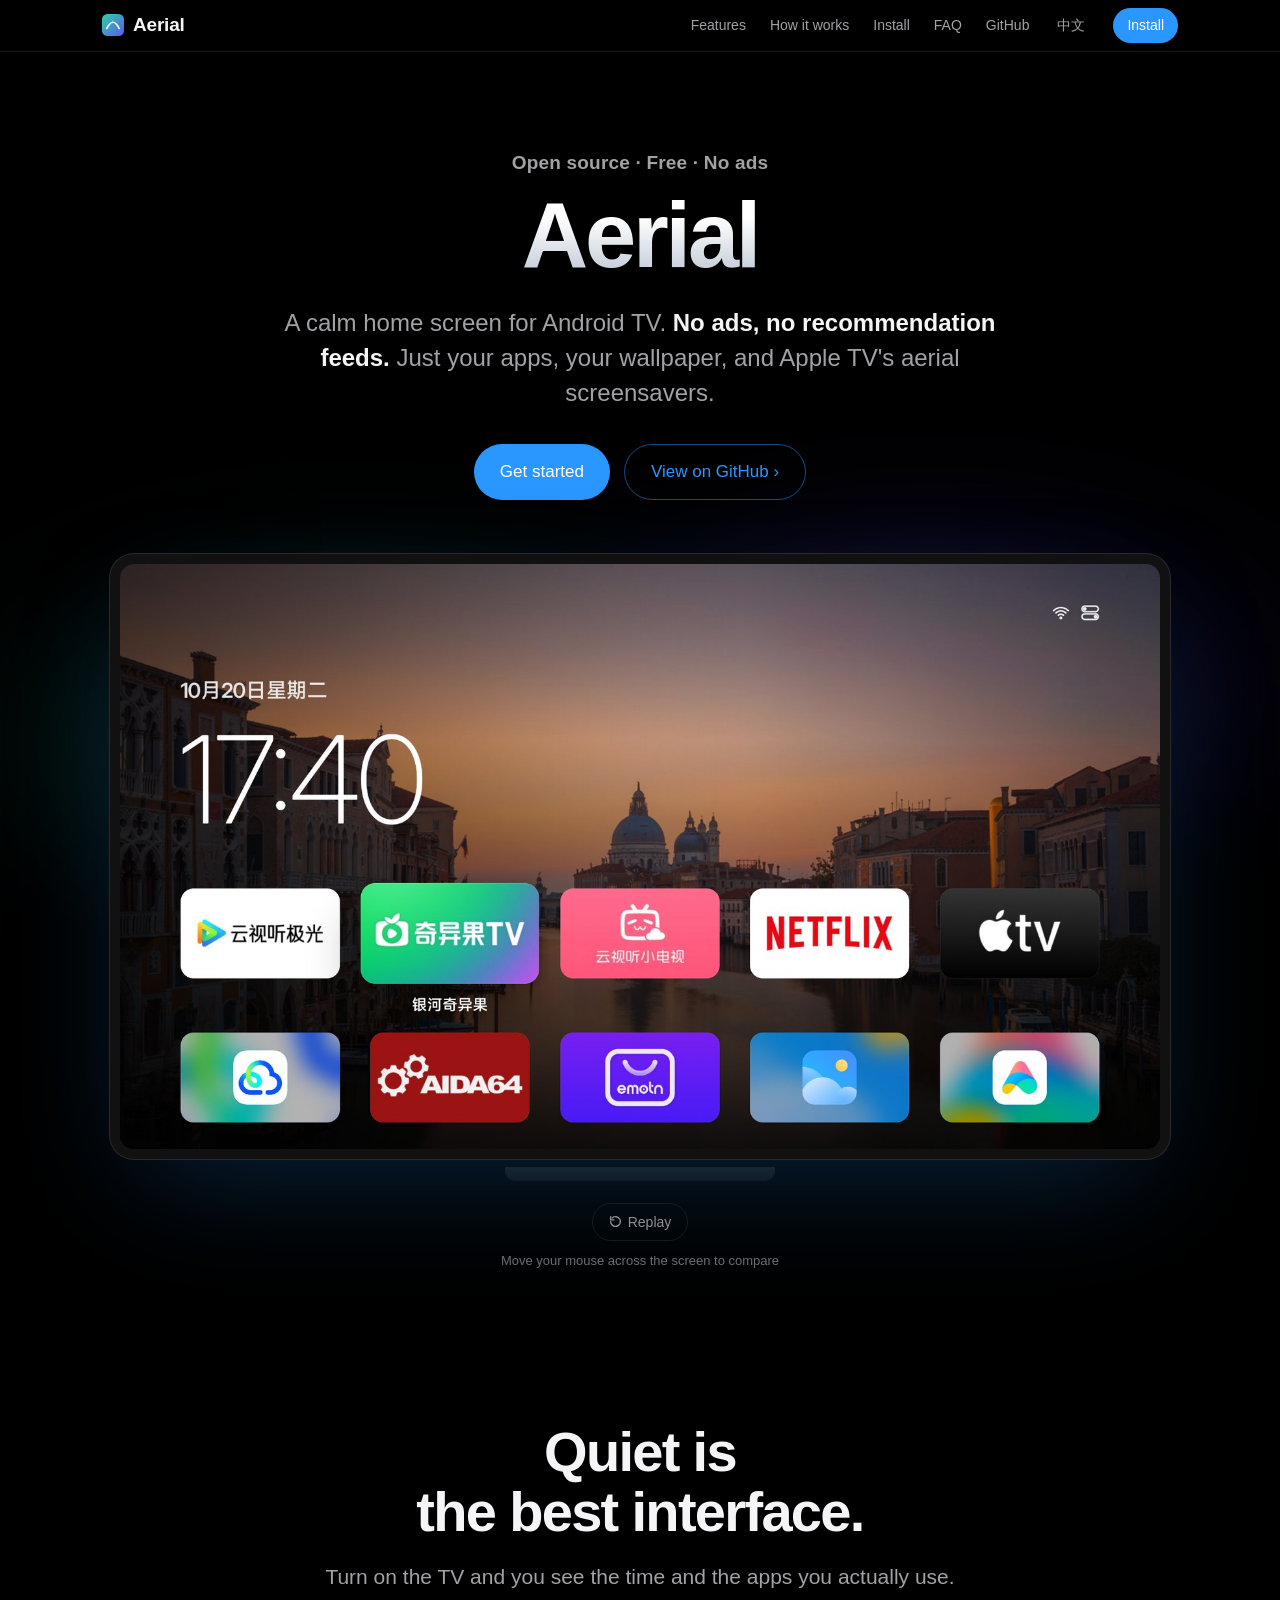
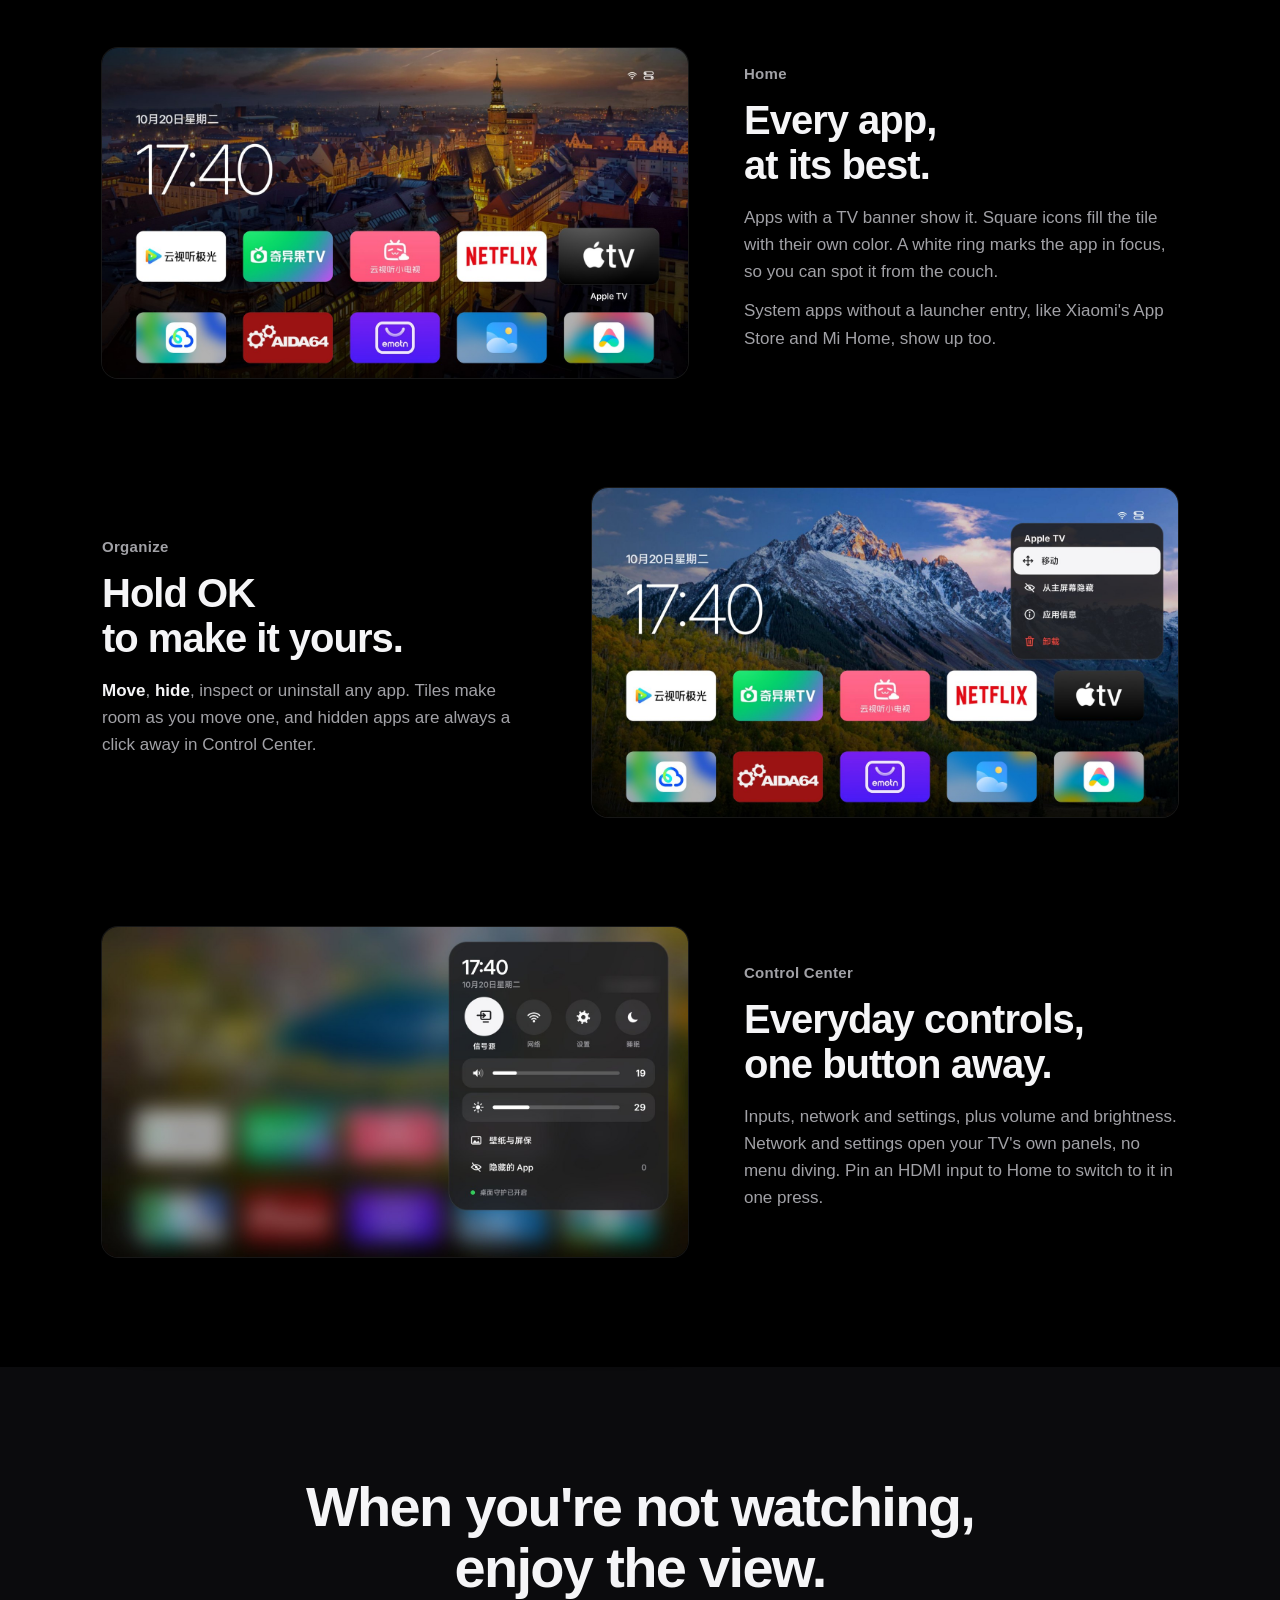
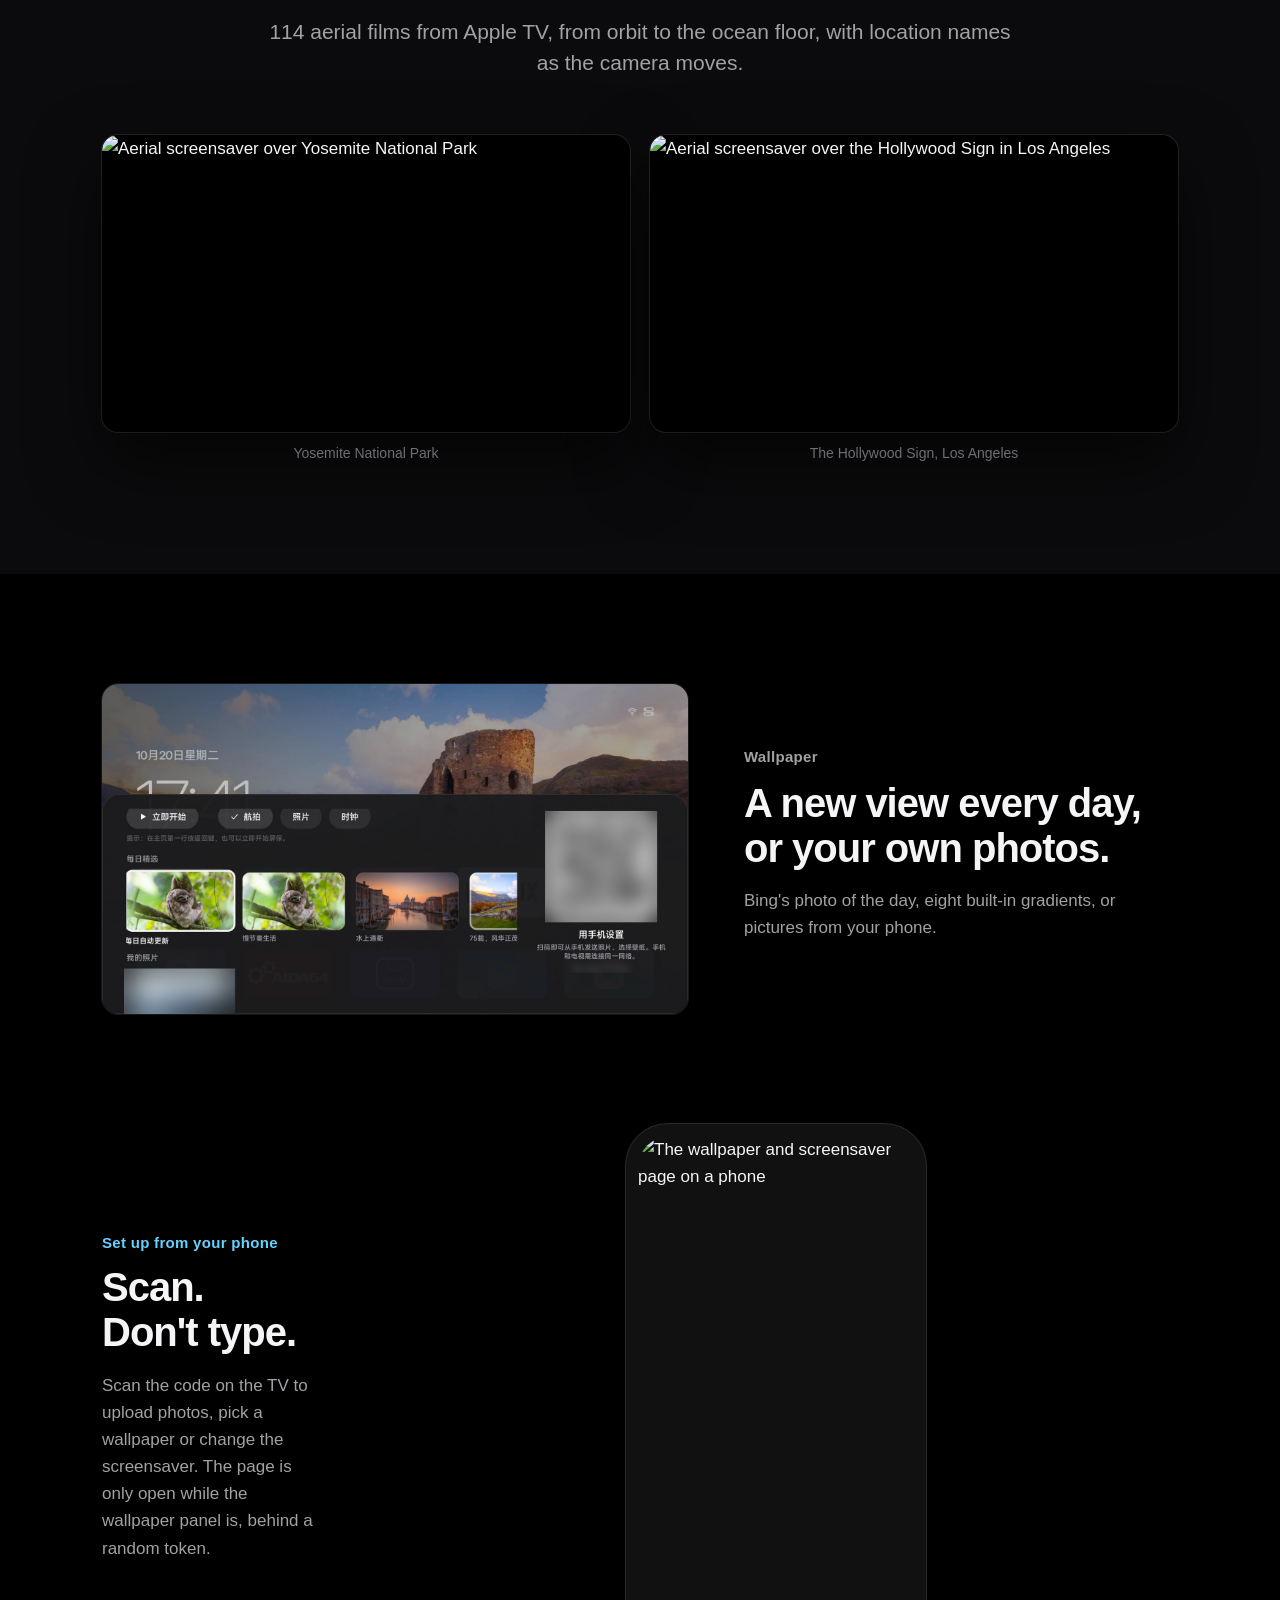
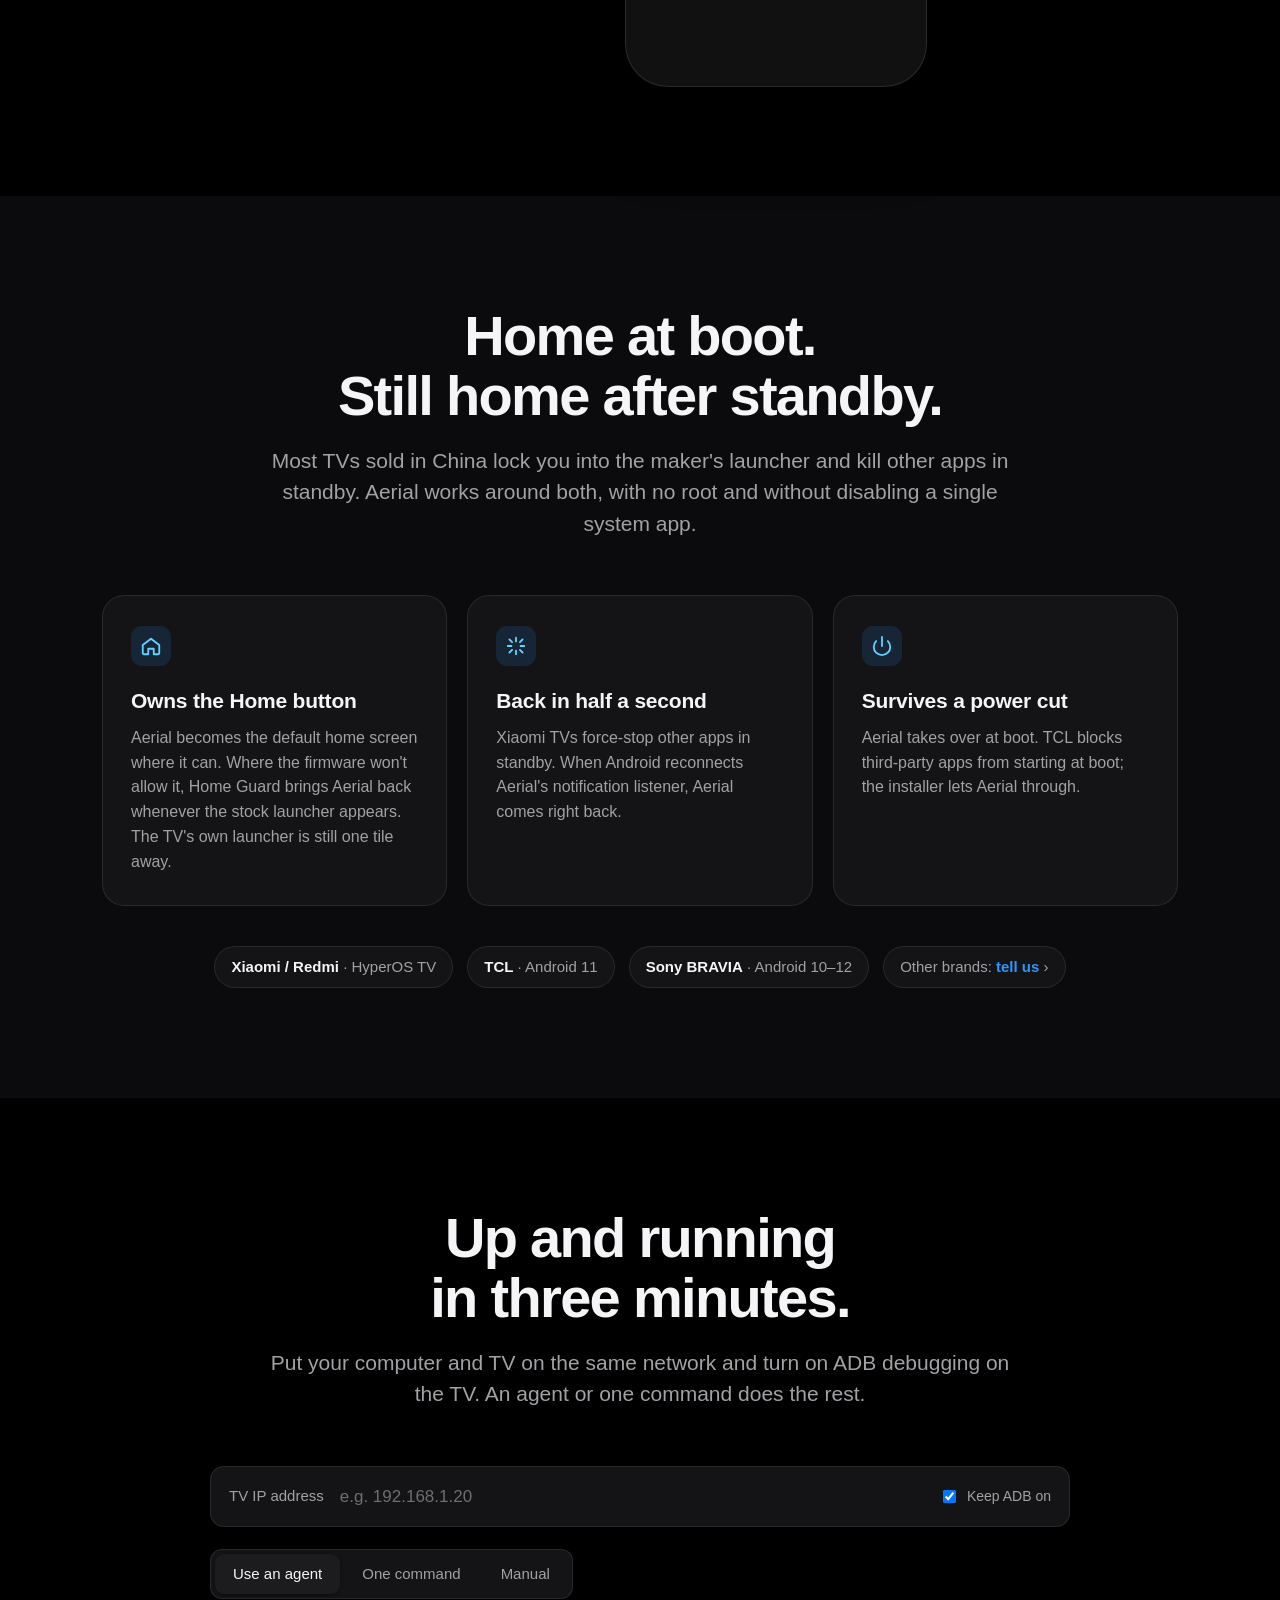
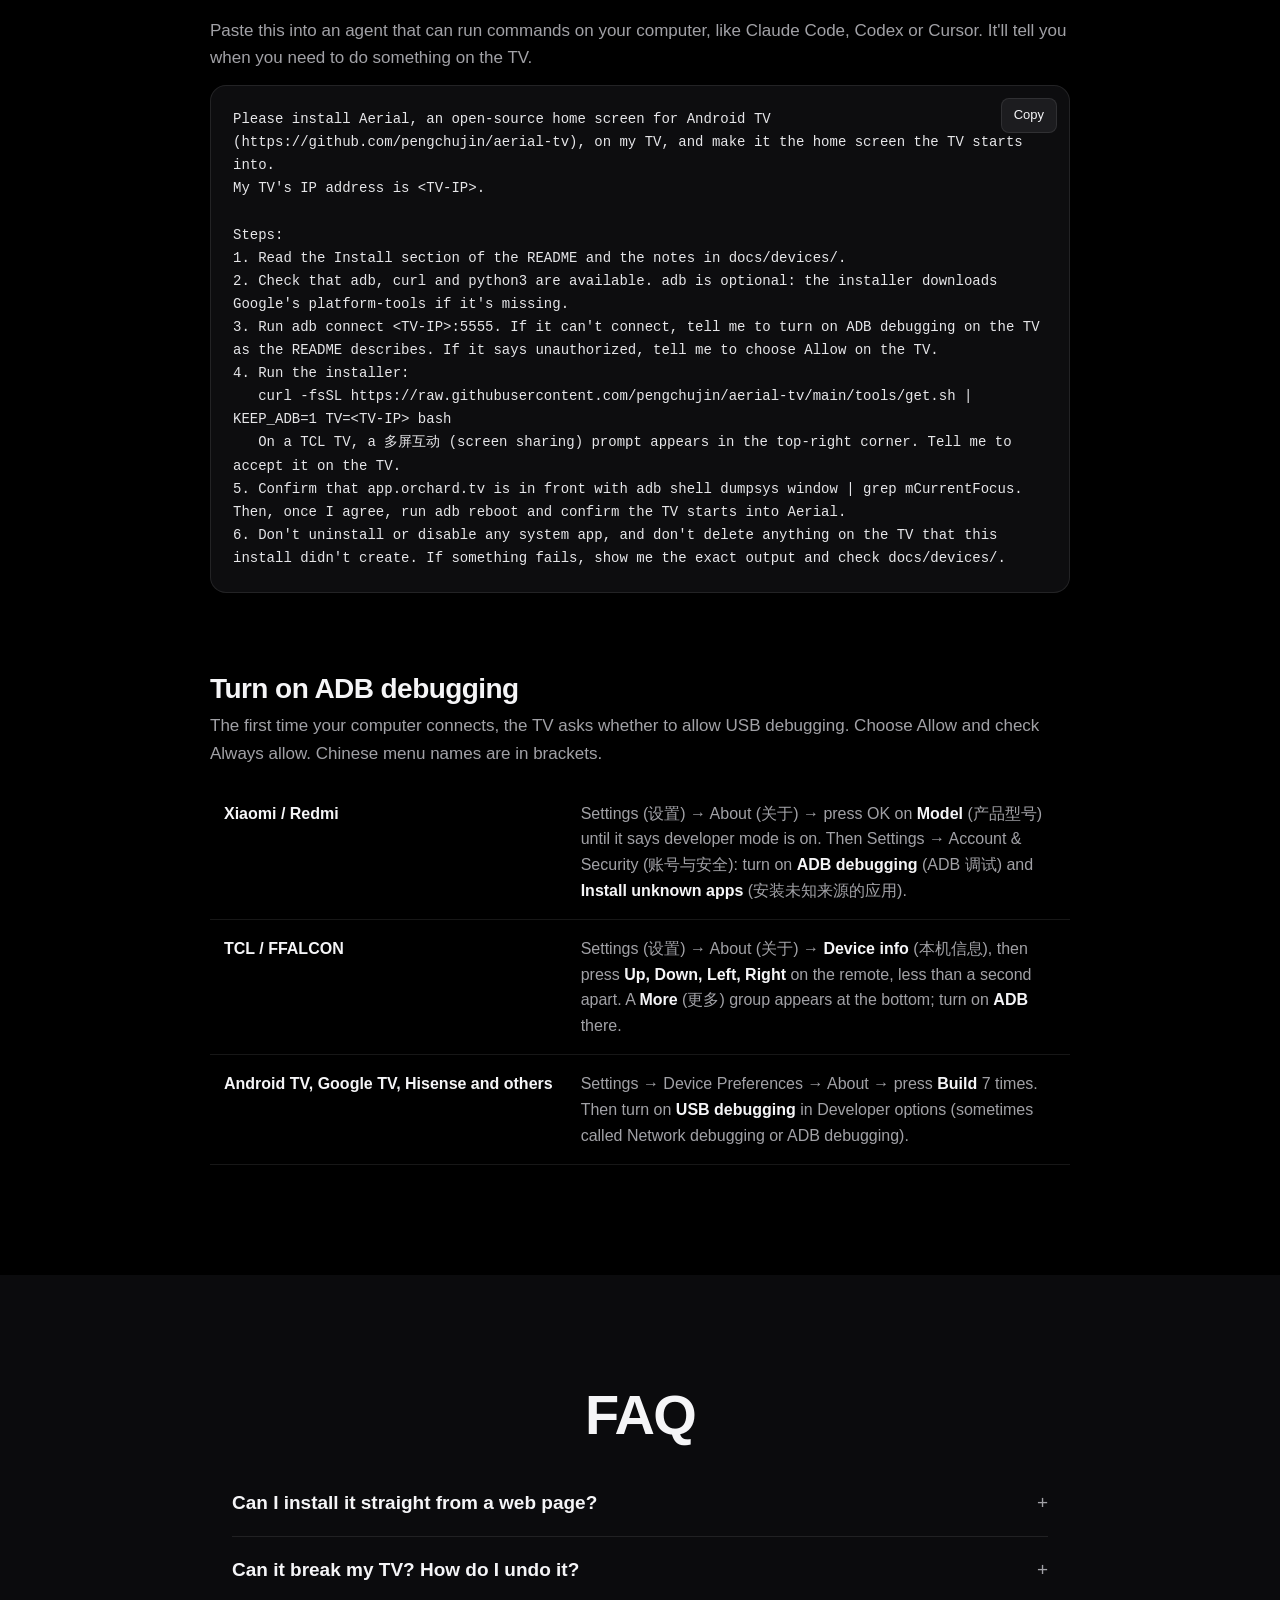
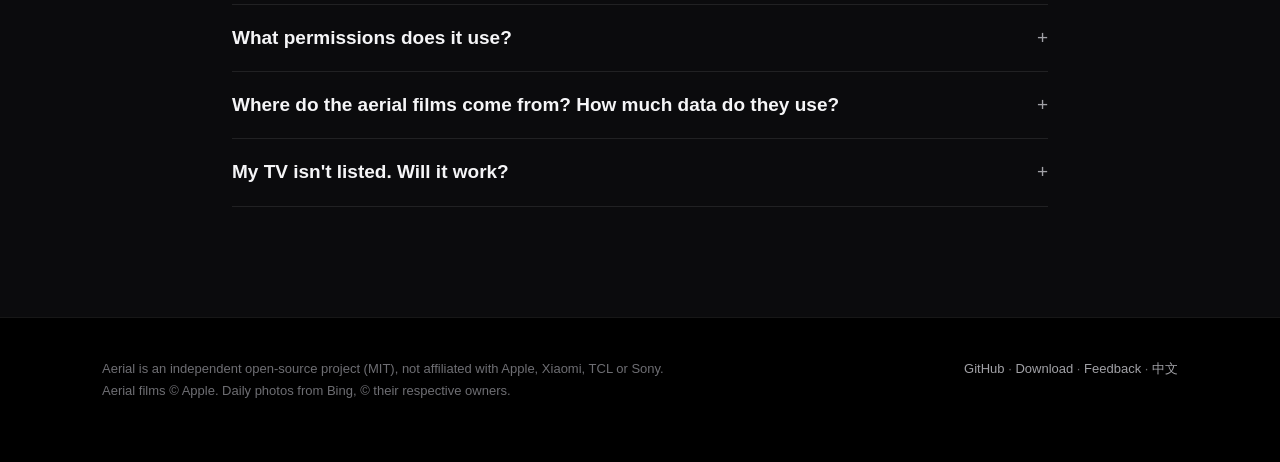
==== commit b505d32f: "Website and README in Chinese and English - Website: the Chinese page stays at /, and an English pag" ====
--- a/site/index.html
+++ b/site/index.html
@@ -3,231 +3,32 @@
 <head>
 <meta charset="utf-8">
 <meta name="viewport" content="width=device-width, initial-scale=1, viewport-fit=cover">
+<script>
+  // Open the page in the browser's language, unless the visitor picked one with the switcher.
+  (function () {
+    if (/bot|crawl|spider|slurp/i.test(navigator.userAgent)) return;
+    var saved; try { saved = localStorage.getItem('aerial-lang'); } catch (e) {}
+    var lang = (navigator.languages && navigator.languages[0]) || navigator.language || '';
+    if (saved ? saved === 'en' : !/^zh/i.test(lang)) location.replace('en/' + location.hash);
+  })();
+</script>
 <title>Aerial · 给国产电视的一块干净桌面</title>
-<meta name="description" content="Aerial 是参照 tvOS 设计的开源 Android TV 桌面。没有广告，没有推荐流，只有你的 App、你的壁纸和航拍屏保。支持小米、TCL 等国内电视，开机自动接管。">
+<meta name="description" content="参照 tvOS 设计的开源 Android TV 桌面。没有广告，没有推荐流，只有你的 App、你的壁纸和航拍屏保。支持小米、TCL 等国产电视，开机自动接管。">
 <meta property="og:title" content="Aerial · 给国产电视的一块干净桌面">
 <meta property="og:description" content="参照 tvOS 设计的开源电视桌面，没有广告，开机自动接管。">
 <meta property="og:image" content="img/home.jpg?v=3">
 <meta name="theme-color" content="#000000">
+<link rel="alternate" hreflang="zh" href="https://aerial.qust.me/">
+<link rel="alternate" hreflang="en" href="https://aerial.qust.me/en/">
+<link rel="alternate" hreflang="x-default" href="https://aerial.qust.me/en/">
 <link rel="icon" href="favicon.svg" type="image/svg+xml">
-<style>
-  :root {
-    --bg: #000;
-    --bg-2: #0b0b0d;
-    --card: #141416;
-    --card-2: #1c1c1f;
-    --line: rgba(255,255,255,.09);
-    --text: #f5f5f7;
-    --muted: #a1a1a6;
-    --dim: #6e6e73;
-    --accent: #2997ff;
-    --accent-2: #64d2ff;
-    --radius: 22px;
-    --max: 1120px;
-    --ease: cubic-bezier(.23, 1, .32, 1);
-  }
-  * { box-sizing: border-box; }
-  html { -webkit-text-size-adjust: 100%; scroll-behavior: smooth; }
-  body {
-    margin: 0; background: var(--bg); color: var(--text);
-    font-family: -apple-system, BlinkMacSystemFont, "SF Pro Text", "PingFang SC", "Hiragino Sans GB", "Microsoft YaHei", "Helvetica Neue", Arial, sans-serif;
-    font-size: 17px; line-height: 1.6; -webkit-font-smoothing: antialiased; text-rendering: optimizeLegibility;
-  }
-  img { display: block; max-width: 100%; height: auto; }
-  a { color: var(--accent); text-decoration: none; }
-  a:hover { text-decoration: underline; }
-  .wrap { max-width: var(--max); margin: 0 auto; padding: 0 22px; }
-
-  /* nav */
-  nav {
-    position: sticky; top: 0; z-index: 10; height: 52px;
-    background: rgba(0,0,0,.72); -webkit-backdrop-filter: saturate(180%) blur(20px); backdrop-filter: saturate(180%) blur(20px);
-    border-bottom: 1px solid var(--line);
-  }
-  nav .wrap { display: flex; align-items: center; height: 100%; gap: 28px; }
-  nav .brand { font-weight: 600; font-size: 19px; letter-spacing: -.01em; color: var(--text); display: flex; align-items: center; gap: 9px; }
-  nav .brand:hover { text-decoration: none; }
-  nav .links { display: flex; gap: 24px; margin-left: auto; font-size: 14px; }
-  nav .links a { color: var(--muted); }
-  nav .links a:hover { color: var(--text); text-decoration: none; }
-  nav .cta { font-size: 14px; padding: 6px 14px; border-radius: 980px; background: var(--accent); color: #fff; }
-  nav .cta:hover { text-decoration: none; background: #0077ed; }
-
-  /* hero */
-  .hero { text-align: center; padding: 96px 0 40px; overflow: hidden; }
-  .eyebrow { color: var(--muted); font-size: 19px; font-weight: 600; letter-spacing: .01em; margin: 0 0 10px; }
-  h1 {
-    font-size: clamp(44px, 8vw, 92px); line-height: 1.04; letter-spacing: -.035em; font-weight: 700; margin: 0;
-    background: linear-gradient(180deg, #fff 30%, #b9c3d0 100%); -webkit-background-clip: text; background-clip: text; color: transparent;
-  }
-  .lede { font-size: clamp(19px, 2.3vw, 24px); color: var(--muted); max-width: 720px; margin: 22px auto 0; line-height: 1.45; }
-  .lede strong { color: var(--text); font-weight: 600; }
-  .actions { display: flex; gap: 14px; justify-content: center; flex-wrap: wrap; margin-top: 34px; }
-  .btn {
-    display: inline-flex; align-items: center; gap: 8px; padding: 13px 26px; border-radius: 980px; font-size: 17px; font-weight: 500;
-    transition: transform .18s var(--ease), background .2s ease;
-  }
-  .btn:hover { text-decoration: none; }
-  .btn:active { transform: scale(.97); }
-  .btn.primary { background: var(--accent); color: #fff; }
-  .btn.primary:hover { background: #0077ed; }
-  .btn.ghost { color: var(--accent); border: 1px solid rgba(41,151,255,.5); }
-  .btn.ghost:hover { background: rgba(41,151,255,.1); }
-
-  /* tv frame */
-  .tv { position: relative; margin: 64px auto 0; max-width: 1040px; }
-  .tv .screen {
-    position: relative; border-radius: 14px; overflow: hidden; background: #000;
-    box-shadow: 0 0 0 10px #111, 0 0 0 11px #2a2a2d, 0 40px 120px -20px rgba(41,151,255,.25), 0 30px 80px rgba(0,0,0,.8);
-  }
-  .tv .screen img { width: 100%; aspect-ratio: 16 / 9; object-fit: cover; }
-  .compare { --x: 0%; cursor: ew-resize; touch-action: pan-y; user-select: none; -webkit-user-select: none; outline: none; }
-  .compare img { -webkit-user-drag: none; pointer-events: none; }
-  .compare .before { position: absolute; inset: 0; height: 100%; clip-path: inset(0 0 0 var(--x)); }
-  .compare .divider { transition: opacity .25s ease; position: absolute; top: 0; bottom: 0; left: var(--x); width: 2px; margin-left: -1px; background: rgba(255,255,255,.9); box-shadow: 0 0 18px rgba(0,0,0,.5); }
-  .compare .knob {
-    position: absolute; top: 50%; left: 50%; width: 44px; height: 44px; margin: -22px 0 0 -22px; border-radius: 50%;
-    display: grid; place-items: center; color: #111; background: rgba(255,255,255,.92);
-    box-shadow: 0 6px 24px rgba(0,0,0,.45); -webkit-backdrop-filter: blur(10px); backdrop-filter: blur(10px);
-    transition: transform .2s var(--ease);
-  }
-  .compare:hover .knob, .compare:focus-visible .knob { transform: scale(1.08); }
-  .compare-legend { display: flex; flex-direction: column; align-items: center; gap: 10px; margin-top: 22px; }
-  .replay {
-    display: inline-flex; align-items: center; gap: 6px; white-space: nowrap; appearance: none; font: inherit; cursor: pointer;
-    font-size: 14px; font-weight: 500; color: var(--muted); background: transparent; border: 1px solid var(--line);
-    border-radius: 980px; padding: 7px 16px; transition: color .2s ease, border-color .2s ease, transform .15s var(--ease);
-  }
-  .replay:hover { color: var(--text); border-color: rgba(255,255,255,.22); }
-  .replay:active { transform: scale(.96); }
-  .compare-hint { color: var(--dim); font-size: 13px; }
-  @media (hover: none) { .compare-hint { display: none; } }
-  .tv .stand { width: 26%; height: 14px; margin: 18px auto 0; border-radius: 0 0 10px 10px; background: linear-gradient(#2a2a2d, #141416); }
-  .glow { position: absolute; inset: -10% -20% auto; height: 70%; z-index: -1; filter: blur(80px); opacity: .55;
-    background: radial-gradient(40% 50% at 30% 50%, #1f7a6a, transparent 70%), radial-gradient(40% 50% at 70% 40%, #3b2a9c, transparent 70%); }
-
-  /* sections */
-  section { padding: 110px 0; }
-  section.alt { background: var(--bg-2); }
-  .head { text-align: center; max-width: 760px; margin: 0 auto 56px; }
-  h2 { font-size: clamp(34px, 5vw, 56px); line-height: 1.08; letter-spacing: -.03em; margin: 0; font-weight: 700; }
-  .head p { color: var(--muted); font-size: 21px; margin: 18px 0 0; line-height: 1.5; }
-
-  .feature { display: grid; grid-template-columns: 1.35fr 1fr; gap: 56px; align-items: center; }
-  .feature + .feature { margin-top: 110px; }
-  .feature.flip { grid-template-columns: 1fr 1.35fr; }
-  .feature.flip .shot { order: 2; }
-  .feature h3 { font-size: clamp(28px, 3.4vw, 40px); line-height: 1.12; letter-spacing: -.025em; margin: 0 0 16px; }
-  .feature p { color: var(--muted); margin: 0 0 12px; }
-  .feature p strong { color: var(--text); font-weight: 600; }
-  .shot { border-radius: 16px; overflow: hidden; box-shadow: 0 0 0 1px var(--line), 0 30px 70px rgba(0,0,0,.6); background: #000; }
-  .shot img { width: 100%; aspect-ratio: 16 / 9; object-fit: cover; }
-  .kicker { color: var(--accent-2); font-size: 15px; font-weight: 600; margin: 0 0 10px; letter-spacing: .02em; }
-
-  .gallery { display: grid; grid-template-columns: repeat(2, 1fr); gap: 20px; }
-  .gallery figure { margin: 0; }
-  .gallery figcaption { color: var(--dim); font-size: 14px; margin-top: 10px; text-align: center; }
-
-  .phone-row { display: grid; grid-template-columns: 1.35fr 1fr; gap: 56px; align-items: center; }
-  .phone { width: min(300px, 100%); margin: 0 auto; border-radius: 42px; padding: 12px; background: #111; box-shadow: 0 0 0 1px #2a2a2d, 0 30px 80px rgba(0,0,0,.7); }
-  .phone img { border-radius: 32px; }
-
-  .grid3 { display: grid; grid-template-columns: repeat(3, 1fr); gap: 20px; }
-  .tile { background: var(--card); border: 1px solid var(--line); border-radius: var(--radius); padding: 30px 28px; }
-  .tile .ic { width: 40px; height: 40px; border-radius: 11px; display: grid; place-items: center; margin-bottom: 18px; background: rgba(41,151,255,.14); color: var(--accent-2); }
-  .tile h4 { font-size: 21px; margin: 0 0 8px; letter-spacing: -.01em; }
-  .tile p { margin: 0; color: var(--muted); font-size: 16px; line-height: 1.55; }
-
-  .devices { display: flex; justify-content: center; gap: 14px; flex-wrap: wrap; margin-top: 40px; }
-  .chip { border: 1px solid var(--line); background: var(--card); border-radius: 980px; padding: 8px 16px; font-size: 15px; color: var(--muted); }
-  .chip b { color: var(--text); font-weight: 600; }
-  a.chip-link { color: var(--muted); transition: border-color .2s ease, color .2s ease; }
-  a.chip-link b { color: var(--accent); }
-  a.chip-link:hover { text-decoration: none; border-color: rgba(41,151,255,.5); color: var(--text); }
-
-  /* install */
-  .install { max-width: 860px; margin: 0 auto; }
-  .field { display: flex; align-items: center; gap: 12px; background: var(--card); border: 1px solid var(--line); border-radius: 14px; padding: 6px 6px 6px 18px; margin-bottom: 22px; }
-  .field label { color: var(--muted); font-size: 15px; white-space: nowrap; }
-  .field input { flex: 1; min-width: 0; background: transparent; border: 0; color: var(--text); font: inherit; font-size: 17px; padding: 10px 4px; outline: none; }
-  .field input::placeholder { color: var(--dim); }
-  .field .opt { display: flex; align-items: center; gap: 8px; color: var(--muted); font-size: 14px; padding-right: 12px; white-space: nowrap; cursor: pointer; }
-  .tabs { display: inline-flex; background: var(--card); border: 1px solid var(--line); border-radius: 12px; padding: 4px; gap: 4px; margin-bottom: 18px; }
-  .tabs button {
-    appearance: none; border: 0; background: transparent; color: var(--muted); font: inherit; font-size: 15px; font-weight: 500;
-    padding: 8px 18px; border-radius: 9px; cursor: pointer; transition: background .2s ease, color .2s ease;
-  }
-  .tabs button[aria-selected="true"] { background: var(--card-2); color: var(--text); box-shadow: 0 1px 3px rgba(0,0,0,.4); }
-  .panel { display: none; }
-  .panel.on { display: block; }
-  .panel > p { color: var(--muted); margin: 0 0 14px; }
-  .code { position: relative; background: #0d0d0f; border: 1px solid var(--line); border-radius: 16px; }
-  .code pre {
-    margin: 0; padding: 22px 22px 22px; overflow-x: auto; white-space: pre-wrap; word-break: break-word;
-    font: 14px/1.65 ui-monospace, "SF Mono", Menlo, Consolas, monospace; color: #e6e6e9;
-  }
-  .code .copy {
-    position: absolute; top: 12px; right: 12px; appearance: none; border: 1px solid var(--line); background: var(--card-2);
-    color: var(--text); font: inherit; font-size: 13px; padding: 6px 12px; border-radius: 8px; cursor: pointer;
-    transition: background .2s ease, transform .15s var(--ease);
-  }
-  .code .copy:hover { background: #2a2a2e; }
-  .code .copy:active { transform: scale(.96); }
-  .note { color: var(--dim); font-size: 14px; margin-top: 14px; }
-  .steps { counter-reset: s; list-style: none; padding: 0; margin: 0 0 18px; }
-  .steps li { counter-increment: s; position: relative; padding-left: 40px; margin: 0 0 12px; color: var(--muted); }
-  .steps li::before { content: counter(s); position: absolute; left: 0; top: 1px; width: 26px; height: 26px; border-radius: 50%; background: var(--card-2); color: var(--text); font-size: 14px; font-weight: 600; display: grid; place-items: center; }
-  .steps li b { color: var(--text); font-weight: 600; }
-
-  table.adb { width: 100%; border-collapse: collapse; font-size: 16px; }
-  table.adb th, table.adb td { text-align: left; padding: 16px 14px; border-bottom: 1px solid var(--line); vertical-align: top; }
-  table.adb th { color: var(--text); font-weight: 600; white-space: nowrap; width: 30%; }
-  table.adb td { color: var(--muted); }
-  table.adb b { color: var(--text); font-weight: 600; }
-
-  details { border-bottom: 1px solid var(--line); padding: 18px 0; }
-  details summary { cursor: pointer; font-size: 19px; font-weight: 600; list-style: none; display: flex; justify-content: space-between; gap: 16px; }
-  details summary::after { content: "+"; color: var(--muted); font-weight: 400; transition: transform .25s var(--ease); }
-  details[open] summary::after { transform: rotate(45deg); }
-  details p { color: var(--muted); margin: 12px 0 0; }
-
-  footer { border-top: 1px solid var(--line); padding: 40px 0 60px; color: var(--dim); font-size: 13px; line-height: 1.7; }
-  footer .wrap { display: flex; justify-content: space-between; gap: 24px; flex-wrap: wrap; }
-  footer a { color: var(--muted); }
-
-  .reveal { opacity: 0; transform: translateY(24px); transition: opacity .9s var(--ease), transform .9s var(--ease); }
-  .reveal.in { opacity: 1; transform: none; }
-  @media (prefers-reduced-motion: reduce) {
-    html { scroll-behavior: auto; }
-    .reveal { opacity: 1; transform: none; transition: none; }
-  }
-
-  @media (max-width: 860px) {
-    nav .links { display: none; }
-    nav .cta { margin-left: auto; }
-    .hero { padding-top: 64px; }
-    section { padding: 80px 0; }
-    .feature, .feature.flip, .phone-row { grid-template-columns: 1fr; gap: 28px; }
-    .feature.flip .shot { order: 0; }
-    .feature + .feature { margin-top: 72px; }
-    .grid3, .gallery { grid-template-columns: 1fr; }
-    .field { flex-wrap: wrap; padding: 10px 14px; }
-    .field .opt { padding: 4px 0 6px; }
-    table.adb th { width: auto; display: block; padding-bottom: 4px; border: 0; }
-    table.adb td { display: block; padding-top: 0; }
-    .compare-legend { margin-top: 18px; }
-    .compare .knob { width: 34px; height: 34px; margin: -17px 0 0 -17px; }
-  }
-</style>
+<link rel="stylesheet" href="style.css?v=1">
 </head>
 <body>
 
 <nav>
   <div class="wrap">
-    <a class="brand" href="#top" aria-label="Aerial">
-      <svg width="22" height="22" viewBox="0 0 32 32" aria-hidden="true"><defs><linearGradient id="g" x1="0" y1="0" x2="1" y2="1"><stop offset="0" stop-color="#2fd0a5"/><stop offset="1" stop-color="#5b5bf0"/></linearGradient></defs><rect width="32" height="32" rx="8" fill="url(#g)"/><path d="M7 21c3-6 6-9 9-9s6 3 9 9" fill="none" stroke="#fff" stroke-width="2.4" stroke-linecap="round"/></svg>
-      Aerial
-    </a>
+    <a class="brand" href="#top" aria-label="Aerial"><svg width="22" height="22" viewBox="0 0 32 32" aria-hidden="true"><defs><linearGradient id="g" x1="0" y1="0" x2="1" y2="1"><stop offset="0" stop-color="#2fd0a5"/><stop offset="1" stop-color="#5b5bf0"/></linearGradient></defs><rect width="32" height="32" rx="8" fill="url(#g)"/><path d="M7 21c3-6 6-9 9-9s6 3 9 9" fill="none" stroke="#fff" stroke-width="2.4" stroke-linecap="round"/></svg> Aerial</a>
     <div class="links">
       <a href="#features">功能</a>
       <a href="#how">接管原理</a>
@@ -235,6 +36,7 @@
       <a href="#faq">常见问题</a>
       <a href="https://github.com/pengchujin/aerial-tv">GitHub</a>
     </div>
+    <a class="lang" href="en/" data-lang="en" hreflang="en" lang="en">English</a>
     <a class="cta" href="#install">安装</a>
   </div>
 </nav>
@@ -243,14 +45,14 @@
   <div class="wrap">
     <p class="eyebrow">开源 · 免费 · 无广告</p>
     <h1>Aerial</h1>
-    <p class="lede">给国产电视的一块干净桌面。<strong>没有广告，没有推荐流</strong>，只有你的 App、你选的壁纸，和 Apple TV 式的航拍屏保。</p>
+    <p class="lede">给国产电视的一块干净桌面。<strong>没有广告，没有推荐流</strong>，只有你的 App、你的壁纸，和 Apple TV 的航拍屏保。</p>
     <div class="actions">
       <a class="btn primary" href="#install">开始安装</a>
       <a class="btn ghost" href="https://github.com/pengchujin/aerial-tv">在 GitHub 查看 ›</a>
     </div>
     <div class="tv reveal">
       <div class="glow"></div>
-      <div class="screen compare" id="compare" role="slider" tabindex="0" aria-label="厂商桌面与 Aerial 的对比，左右移动查看" aria-valuemin="0" aria-valuemax="100" aria-valuenow="0">
+      <div class="screen compare" id="compare" role="slider" tabindex="0" aria-label="电视自带的桌面和 Aerial 的对比，左右移动查看" aria-valuemin="0" aria-valuemax="100" aria-valuenow="0">
         <img class="after" src="img/home.jpg?v=3" alt="Aerial 首页：大号时钟、风景壁纸和应用网格" width="1600" height="900">
         <img class="before" src="img/stock-xiaomi.jpg?v=3" alt="电视自带的桌面：满屏剧集推荐、会员和限免角标" width="1600" height="900">
         <div class="divider" aria-hidden="true"><span class="knob"><svg width="20" height="20" viewBox="0 0 24 24" fill="none" stroke="currentColor" stroke-width="2.4" stroke-linecap="round" stroke-linejoin="round"><path d="M9 6l-6 6 6 6M15 6l6 6-6 6"/></svg></span></div>
@@ -268,7 +70,7 @@
   <div class="wrap">
     <div class="head reveal">
       <h2>安静，<br>是最好的界面。</h2>
-      <p>打开电视，看到的是时间和你常用的 App。按 tvOS 的方式设计，按国产电视的现实来实现。</p>
+      <p>打开电视，看到的是时间和你常用的 App。</p>
     </div>
 
     <div class="feature reveal">
@@ -276,8 +78,8 @@
       <div>
         <p class="kicker">首页</p>
         <h3>每个 App，<br>都有它该有的样子。</h3>
-        <p>聚焦时磁贴浮起、出现柔光，名字从下方浮现。有 TV 横幅的用横幅，自适应图标拆成两层做出视差，老式图标放在用它自身模糊做成的毛玻璃底板上。</p>
-        <p>标准入口之外，像小米「应用中心」「米家」这类藏起来的系统 App，也会出现在这里。</p>
+        <p>有电视横幅就用横幅，方形图标用自己的底色铺满磁贴。选中的 App 外面有一圈白边，坐在沙发上也看得清。</p>
+        <p>小米「应用中心」「米家」这类藏起来的系统 App，也会出现在这里。</p>
       </div>
     </div>
 
@@ -286,7 +88,7 @@
       <div>
         <p class="kicker">整理</p>
         <h3>长按一下，<br>想怎么排就怎么排。</h3>
-        <p>长按 OK 键：<strong>移动</strong>时磁贴轻轻抖动，其他图标自动让位；不常用的 App 可以<strong>从主屏幕隐藏</strong>，随时在控制中心找回来。</p>
+        <p>长按 OK 键可以<strong>移动</strong>、<strong>隐藏</strong>、查看信息或卸载。移动时其他图标自动让位，隐藏的 App 随时能在控制中心找回来。</p>
       </div>
     </div>
 
@@ -295,7 +97,7 @@
       <div>
         <p class="kicker">控制中心</p>
         <h3>常用的开关，<br>按一下菜单键就到。</h3>
-        <p>信号源（显示 HDMI 上的 CEC 设备）、网络、设置，加上音量和亮度滑块。网络和设置会直接打开电视厂商自己的面板，不用再翻好几层菜单。</p>
+        <p>信号源、网络、设置，加上音量和亮度。网络和设置直接打开电视自己的面板，不用一层层翻菜单。HDMI 也可以固定到首页，一键切换。</p>
       </div>
     </div>
   </div>
@@ -305,16 +107,16 @@
   <div class="wrap">
     <div class="head reveal">
       <h2>空闲的时候，<br>把客厅交给风景。</h2>
-      <p>114 段 Apple TV 航拍影片，从太空到海底。镜头移动时标出中文地名，左右键切换上一段、下一段。</p>
+      <p>114 段 Apple TV 航拍影片，从太空到海底，镜头移动时标出地名。</p>
     </div>
     <div class="gallery reveal">
       <figure>
-        <div class="shot"><img src="img/screensaver-aerial.jpg?v=3" alt="航拍屏保：俯瞰美国优胜美地国家公园" loading="lazy" width="1600" height="900"></div>
-        <figcaption>航拍：俯瞰美国优胜美地国家公园</figcaption>
+        <div class="shot"><img src="img/screensaver-aerial.jpg?v=3" alt="航拍屏保：俯瞰优胜美地国家公园" loading="lazy" width="1600" height="900"></div>
+        <figcaption>优胜美地国家公园</figcaption>
       </figure>
       <figure>
         <div class="shot"><img src="img/screensaver-aerial-2.jpg?v=3" alt="航拍屏保：洛杉矶好莱坞标志" loading="lazy" width="1600" height="900"></div>
-        <figcaption>航拍：洛杉矶好莱坞标志</figcaption>
+        <figcaption>洛杉矶好莱坞标志</figcaption>
       </figure>
     </div>
   </div>
@@ -327,14 +129,14 @@
       <div>
         <p class="kicker">壁纸</p>
         <h3>每天一张新风景，<br>或者你自己的照片。</h3>
-        <p><strong>每日精选</strong>跟随必应每日图片；<strong>内置</strong>的 8 组柔光渐变在电视上实时生成；<strong>我的照片</strong>用手机扫码就能传上来。</p>
+        <p>必应每日精选、8 组内置渐变，或者从手机传上来的照片。</p>
       </div>
     </div>
     <div class="phone-row reveal" style="margin-top:110px">
       <div>
         <p class="kicker">用手机设置</p>
-        <h3 style="font-size:clamp(28px,3.4vw,40px);line-height:1.12;letter-spacing:-.025em;margin:0 0 16px">扫一下，<br>不用遥控器打字。</h3>
-        <p style="color:var(--muted)">扫描壁纸面板上的二维码，手机上会打开一个原生风格的页面：上传照片、挑选壁纸、切换屏保。页面只在面板打开时开放，地址带随机令牌，同一网络里的其他设备猜不到。</p>
+        <h3 class="sub">扫一下，<br>不用遥控器打字。</h3>
+        <p class="muted">扫描电视上的二维码，在手机上传照片、选壁纸、换屏保。页面只在壁纸面板打开时开放，地址带随机令牌。</p>
       </div>
       <div class="phone"><img src="img/phone.jpg?v=3" alt="手机上的壁纸与屏保设置页" loading="lazy" width="780" height="1520"></div>
     </div>
@@ -345,28 +147,29 @@
   <div class="wrap">
     <div class="head reveal">
       <h2>开机就是它。<br>待机也赶不走。</h2>
-      <p>国产电视大多只认自家桌面，还会在待机时清理第三方 App。Aerial 按「先温和、后强硬」的顺序处理，全程不需要 root，不卸载、不停用任何系统应用。</p>
+      <p>国产电视大多只认自家桌面，待机时还会清理第三方 App。Aerial 不需要 root，也不停用任何系统应用。</p>
     </div>
     <div class="grid3 reveal">
       <div class="tile">
         <div class="ic"><svg width="22" height="22" viewBox="0 0 24 24" fill="none" stroke="currentColor" stroke-width="2" stroke-linecap="round" stroke-linejoin="round"><path d="M3 11l9-7 9 7v9a1 1 0 0 1-1 1h-5v-6h-6v6H4a1 1 0 0 1-1-1z"/></svg></div>
         <h4>接管 HOME 键</h4>
-        <p>先正常申请默认桌面；固件不让时，由桌面守护接管：官方桌面一出现就把 Aerial 拉回来。电视自带的内容，从「桌面」磁贴随时进得去。</p>
+        <p>能设为默认桌面就设；固件不让时，由桌面守护把 Aerial 拉回前台。电视自带的内容，从「桌面」磁贴随时进得去。</p>
       </div>
       <div class="tile">
         <div class="ic"><svg width="22" height="22" viewBox="0 0 24 24" fill="none" stroke="currentColor" stroke-width="2" stroke-linecap="round" stroke-linejoin="round"><path d="M12 3v4M12 17v4M4.9 4.9l2.8 2.8M16.3 16.3l2.8 2.8M3 12h4M17 12h4M4.9 19.1l2.8-2.8M16.3 7.7l2.8-2.8"/></svg></div>
         <h4>被杀后 0.5 秒复活</h4>
-        <p>小米待机会强制停止所有第三方 App。系统随后会重新绑定 Aerial 的通知监听，Aerial 借此复活并重新打开守护。</p>
+        <p>小米待机会强制停止第三方 App。系统重新绑定 Aerial 的通知监听时，它就回来了。</p>
       </div>
       <div class="tile">
         <div class="ic"><svg width="22" height="22" viewBox="0 0 24 24" fill="none" stroke="currentColor" stroke-width="2" stroke-linecap="round" stroke-linejoin="round"><path d="M12 2v10"/><path d="M18.4 6.6a9 9 0 1 1-12.8 0"/></svg></div>
         <h4>断电重启也是它</h4>
-        <p>开机后自动接管桌面。TCL 的「自启动管理」默认拦截第三方 App，安装脚本会帮你放行。小米、TCL 都实测过冷启动。</p>
+        <p>开机自动接管。TCL 默认拦截第三方 App 自启，安装脚本会帮你放行。</p>
       </div>
     </div>
     <div class="devices reveal">
-      <span class="chip"><b>小米 MiTV-MFTR0</b> · Android 14</span>
-      <span class="chip"><b>TCL MT5879</b> · Android 11</span>
+      <span class="chip"><b>小米 / Redmi</b> · HyperOS TV</span>
+      <span class="chip"><b>TCL</b> · Android 11</span>
+      <span class="chip"><b>索尼 BRAVIA</b> · Android 10–12</span>
       <a class="chip chip-link" href="https://github.com/pengchujin/aerial-tv/issues">其他品牌：欢迎<b>反馈</b> ›</a>
     </div>
   </div>
@@ -393,33 +196,32 @@
       </div>
 
       <div class="panel on" data-panel="agent">
-        <p>复制下面这段，交给 Claude Code、Codex、Cursor 等能在你电脑上运行命令的 Agent。它会检查环境、连接电视、安装，并在需要你操作电视时提醒你。</p>
+        <p>复制这段话，交给 Claude Code、Codex、Cursor 这类能在电脑上运行命令的 Agent。需要你在电视上操作时，它会提醒你。</p>
         <div class="code"><button class="copy" data-copy="prompt">复制</button><pre id="prompt"></pre></div>
       </div>
 
       <div class="panel" data-panel="cli">
-        <p>macOS 或 Linux 终端里运行。没有 adb 会自动下载 Google 官方的 platform-tools。</p>
+        <p>在 macOS 或 Linux 终端里运行。没有 adb 会自动下载。</p>
         <div class="code"><button class="copy" data-copy="cmd">复制</button><pre id="cmd"></pre></div>
-        <p class="note">TCL 电视会在右上角弹出「多屏互动：正在发起应用推送」，在电视上选「同意」即可。拒绝安装桌面类 App 的固件，在命令最后加 <code>-s guard</code>。还原成原来的桌面：把最后的 <code>bash</code> 换成 <code>bash -s restore</code>。</p>
+        <p class="note">TCL 会弹出「多屏互动：正在发起应用推送」，在电视上选「同意」。固件拒绝安装桌面类 App 时，在命令最后加 <code>-s guard</code>。要还原，把最后的 <code>bash</code> 换成 <code>bash -s restore</code>。</p>
       </div>
 
       <div class="panel" data-panel="manual">
         <ol class="steps">
           <li>到 <a href="https://github.com/pengchujin/aerial-tv/releases/latest">GitHub Releases</a> 下载 <b>aerial-standard.apk</b>（固件拒绝安装桌面类 App 时用 <b>aerial-guard.apk</b>）。</li>
-          <li>用下面的命令安装并授予权限。Aerial 启动后会自己打开桌面守护。</li>
+          <li>用下面的命令安装并授权。Aerial 启动后会自己打开桌面守护。</li>
         </ol>
         <div class="code"><button class="copy" data-copy="manualcmd">复制</button><pre id="manualcmd"></pre></div>
-        <p class="note">也可以把 APK 拷进 U 盘，用电视自带的文件管理或安全中心安装，再用 ADB 补上权限。</p>
       </div>
     </div>
 
     <div class="install reveal" style="margin-top:80px">
-      <h3 style="font-size:28px;letter-spacing:-.02em;margin:0 0 8px">打开电视的 ADB 调试</h3>
-      <p style="color:var(--muted);margin:0 0 18px">电脑第一次连接时，电视上会弹出「允许 USB 调试吗？」，选「允许」并勾上「始终允许」。</p>
+      <h3 class="sub">打开电视的 ADB 调试</h3>
+      <p class="muted">电脑第一次连接时，电视会问「允许 USB 调试吗？」，选「允许」并勾上「始终允许」。</p>
       <table class="adb">
-        <tr><th>小米 / Redmi</th><td>① 先打开开发者模式：设置 → 关于 → <b>产品型号</b>，连续按遥控器确认键，直到提示「您已处于开发者模式」。② 再到 设置 → 账号与安全，打开 <b>ADB 调试</b>，同一页的 <b>安装未知来源的应用</b> 也打开。</td></tr>
-        <tr><th>TCL / 雷鸟</th><td>设置 → 关于 → <b>本机信息</b>，进入后在遥控器上依次按 <b>上、下、左、右</b>（每次间隔不超过 1 秒），页面底部会出现隐藏的「更多」分组，选中 <b>ADB</b> 按确认打开。</td></tr>
-        <tr><th>Android TV / Google TV、海信等</th><td>设置 → 设备偏好设置 → 关于 → 连续按 <b>版本号</b> 7 次打开开发者选项；再到 开发者选项 → <b>USB 调试</b>（也可能叫「网络调试」或「ADB 调试」）。</td></tr>
+        <tr><th>小米 / Redmi</th><td>设置 → 关于 → <b>产品型号</b>，连续按确认键，直到提示已进入开发者模式。再到 设置 → 账号与安全，打开 <b>ADB 调试</b> 和 <b>安装未知来源的应用</b>。</td></tr>
+        <tr><th>TCL / 雷鸟</th><td>设置 → 关于 → <b>本机信息</b>，依次按遥控器的 <b>上、下、左、右</b>（间隔不超过 1 秒），底部会出现「更多」，在里面打开 <b>ADB</b>。</td></tr>
+        <tr><th>Android TV / Google TV、海信等</th><td>设置 → 设备偏好设置 → 关于 → 连续按 <b>版本号</b> 7 次；再到 开发者选项 打开 <b>USB 调试</b>（也可能叫「网络调试」或「ADB 调试」）。</td></tr>
       </table>
     </div>
   </div>
@@ -431,23 +233,23 @@
     <div class="reveal">
       <details>
         <summary>能不能打开网页就直接装到电视上？</summary>
-        <p>目前做不到。浏览器不能直接连接电视的网络 ADB（网页没有原生 TCP），电视的 USB 口也不能作为设备被电脑连接，所以 WebUSB 这条路也走不通。最接近「一键」的方式，就是上面的 Agent 提示词和一行命令。</p>
+        <p>做不到。网页没法直接连接电视的网络 ADB，电视的 USB 口也不能被电脑当成设备连接。最接近「一键」的，就是上面的 Agent 提示词和一行命令。</p>
       </details>
       <details>
         <summary>会不会把电视弄坏？怎么还原？</summary>
-        <p>不会卸载、停用或修改任何系统应用，只授予了几项权限、改了桌面和屏保设置。在「一行命令」里把 <code>bash</code> 换成 <code>bash -s restore</code> 运行，就会撤销所有授权和设置，回到原来的桌面；再加 <code>--uninstall</code> 会同时卸载 Aerial。</p>
-      </details>
-      <details>
-        <summary>需要哪些权限，用来做什么？</summary>
-        <p><code>WRITE_SECURE_SETTINGS</code> 用来在守护服务被系统关闭后重新打开它；通知监听用于被杀或开机后由系统拉起（不读取任何通知）；无障碍服务只看「哪个窗口到了前台」，不读取屏幕内容，平时也不碰遥控器按键；定位只用来显示 Wi-Fi 名称。</p>
-      </details>
-      <details>
-        <summary>航拍影片从哪里来？要多少流量？</summary>
-        <p>影片由 Apple 的服务器直接播放，Aerial 只保存影片地址和地名。按 1080p H.264 播放，码率约 15–20 Mbps。连不上时会自动改用照片屏保。</p>
-      </details>
-      <details>
-        <summary>我的电视不在验证列表里，能用吗？</summary>
-        <p>大概率可以。原生 Android TV / Google TV 最简单；国产固件按同样的思路处理。遇到问题欢迎在 <a href="https://github.com/pengchujin/aerial-tv/issues">GitHub 提 Issue</a>，附上型号和安装脚本的输出。</p>
+        <p>不会卸载、停用或修改任何系统应用，只授予了几项权限，改了桌面和屏保设置。把一行命令最后的 <code>bash</code> 换成 <code>bash -s restore</code>，就会全部还原；再加 <code>--uninstall</code> 会顺便卸载 Aerial。</p>
+      </details>
+      <details>
+        <summary>需要哪些权限？</summary>
+        <p><code>WRITE_SECURE_SETTINGS</code>：桌面守护被系统关掉后重新打开。通知监听：被杀或开机后由系统拉起，不读取任何通知。无障碍：只看哪个窗口到了前台，不读屏幕内容。定位：只用来显示 Wi-Fi 名称。</p>
+      </details>
+      <details>
+        <summary>航拍影片从哪来？费流量吗？</summary>
+        <p>从 Apple 的服务器直接播放，Aerial 只保存地址和地名。1080p H.264，码率约 15–20 Mbps。连不上时自动改用照片屏保。</p>
+      </details>
+      <details>
+        <summary>我的电视不在列表里，能用吗？</summary>
+        <p>大概率可以，原生 Android TV / Google TV 最省事。遇到问题请到 <a href="https://github.com/pengchujin/aerial-tv/issues">GitHub 提 Issue</a>，附上型号和安装脚本的输出。</p>
       </details>
     </div>
   </div>
@@ -456,147 +258,34 @@
 <footer>
   <div class="wrap">
     <div>
-      Aerial 是独立的开源项目（MIT 许可），与 Apple、小米、TCL 均无关联。<br>
-      航拍影片版权归 Apple 所有，每日精选图片来自必应，版权归原作者所有。
-    </div>
-    <div><a href="https://github.com/pengchujin/aerial-tv">GitHub</a> · <a href="https://github.com/pengchujin/aerial-tv/releases/latest">下载</a> · <a href="https://github.com/pengchujin/aerial-tv/issues">反馈</a></div>
+      Aerial 是独立的开源项目（MIT 许可），与 Apple、小米、TCL、索尼均无关联。<br>
+      航拍影片版权归 Apple 所有；每日精选图片来自必应，版权归原作者所有。
+    </div>
+    <div><a href="https://github.com/pengchujin/aerial-tv">GitHub</a> · <a href="https://github.com/pengchujin/aerial-tv/releases/latest">下载</a> · <a href="https://github.com/pengchujin/aerial-tv/issues">反馈</a> · <a href="en/" data-lang="en" lang="en">English</a></div>
   </div>
 </footer>
 
 <script>
-  const REPO = 'pengchujin/aerial-tv';
-  const RAW = `https://raw.githubusercontent.com/${REPO}/main/tools/get.sh`;
-  // Served from our own domain (Cloudflare Pages), /install.sh redirects to the script on GitHub.
-  const onSite = location.protocol.startsWith('http') && !/github|localhost|127\.0\.0\.1/.test(location.hostname);
-  const SCRIPT = onSite ? `${location.origin}/install.sh` : RAW;
-
-  const $ = s => document.querySelector(s);
-  const store = { get(k) { try { return localStorage.getItem(k); } catch (e) { return null; } },
-                  set(k, v) { try { localStorage.setItem(k, v); } catch (e) {} } };
-
-  function render() {
-    const ip = $('#ip').value.trim() || '<电视IP>';
-    const keep = $('#keep').checked;
-    const env = (keep ? 'KEEP_ADB=1 ' : '') + `TV=${ip}`;
-    $('#cmd').textContent = `curl -fsSL ${SCRIPT} | ${env} bash`;
-    $('#prompt').textContent =
-`请帮我把开源电视桌面 Aerial（https://github.com/${REPO}）安装到我的电视上，并让它成为开机自动启动的桌面。
+  window.T = {
+    ip: '<电视IP>',
+    copy: '复制',
+    copied: '已复制',
+    tclOnly: '仅 TCL：允许开机自启',
+    prompt: (ip, cmd, repo) =>
+`请帮我把开源电视桌面 Aerial（${repo}）安装到我的电视上，并让它成为开机自动启动的桌面。
 我的电视 IP 是：${ip}
 
 请按这个顺序做：
 1. 读一下仓库 README 的「安装」部分和 docs/devices/ 下的机型笔记。
 2. 确认电脑上有 adb、curl、python3（没有 adb 也可以，安装脚本会自动下载 Google 的 platform-tools）。
-3. 运行 adb connect ${ip}:5555。如果连不上，提醒我按 README 在电视上打开 ADB 调试；如果显示 unauthorized，提醒我在电视上点「允许」。
+3. 运行 adb connect ${ip}:5555。连不上就提醒我按 README 在电视上打开 ADB 调试；显示 unauthorized 就提醒我在电视上点「允许」。
 4. 运行一键安装：
-   curl -fsSL ${SCRIPT} | ${env} bash
+   ${cmd}
    如果是 TCL，电视右上角会弹出「多屏互动：正在发起应用推送」，提醒我在电视上选「同意」。
-5. 装完后用 adb shell dumpsys window | grep mCurrentFocus 确认前台是 app.orchard.tv；征得我同意后，再 adb reboot 一次，确认开机后直接进入 Aerial。
-6. 不要卸载或停用任何系统应用，不要删除电视上不是这次安装创建的文件。遇到失败时，把命令输出原样给我看，再参考 docs/devices/ 排查。`;
-    $('#manualcmd').textContent =
-`adb connect ${ip}:5555
-adb install -r aerial-standard.apk
-adb shell pm grant app.orchard.tv android.permission.WRITE_SECURE_SETTINGS
-adb shell cmd notification allow_listener app.orchard.tv/app.orchard.tv.guard.RevivalListener
-adb shell appops set app.orchard.tv SYSTEM_ALERT_WINDOW allow
-adb shell appops set app.orchard.tv APP_AUTO_START allow   # 仅 TCL：允许开机自启
-adb shell am start -n app.orchard.tv/.MainActivity`;
-  }
-
-  $('#ip').value = store.get('aerial-ip') || '';
-  $('#ip').addEventListener('input', () => { store.set('aerial-ip', $('#ip').value.trim()); render(); });
-  $('#keep').addEventListener('change', render);
-  render();
-
-  document.querySelectorAll('.tabs button').forEach(b => b.addEventListener('click', () => {
-    document.querySelectorAll('.tabs button').forEach(x => x.setAttribute('aria-selected', x === b ? 'true' : 'false'));
-    document.querySelectorAll('.panel').forEach(p => p.classList.toggle('on', p.dataset.panel === b.dataset.tab));
-  }));
-
-  document.querySelectorAll('.copy').forEach(b => b.addEventListener('click', async () => {
-    const text = document.getElementById(b.dataset.copy).textContent;
-    try { await navigator.clipboard.writeText(text); }
-    catch (e) {
-      const t = document.createElement('textarea'); t.value = text; document.body.appendChild(t); t.select();
-      try { document.execCommand('copy'); } catch (_) {} t.remove();
-    }
-    b.textContent = '已复制'; clearTimeout(b.timer); b.timer = setTimeout(() => b.textContent = '复制', 1600);
-  }));
-
-  // Before/after: the TV's own launcher on the right of the line, Aerial on the left. The line
-  // follows the pointer while it is over the TV, eased so it glides rather than jumps.
-  (() => {
-    const box = $('#compare');
-    const divider = box.querySelector('.divider');
-    const reduced = matchMedia('(prefers-reduced-motion: reduce)').matches;
-    let x = 0, target = 0, raf = 0, touched = false;
-    const set = v => {
-      x = v;
-      box.style.setProperty('--x', (x * 100).toFixed(2) + '%');
-      box.setAttribute('aria-valuenow', Math.round(x * 100));
-      // At either end the line and its knob would hang half off the screen; let them go.
-      divider.style.opacity = x > 0.03 && x < 0.97 ? 1 : 0;
-    };
-    const tick = () => {
-      const d = target - x;
-      if (Math.abs(d) < 0.0005) { set(target); raf = 0; return; }
-      set(x + d * 0.14);
-      raf = requestAnimationFrame(tick);
-    };
-    const go = v => { target = Math.min(1, Math.max(0, v)); if (reduced) set(target); else if (!raf) raf = requestAnimationFrame(tick); };
-    const fromEvent = e => { const r = box.getBoundingClientRect(); return (e.clientX - r.left) / r.width; };
-
-    // Timed wipes for the intro and the buttons. While one runs, small mouse movements do not
-    // take over; a deliberate move (more than ~30 px) does.
-    let tween = 0, tweenUntil = 0, held = null;
-    const ease = t => t < 0.5 ? 4 * t * t * t : 1 - Math.pow(-2 * t + 2, 3) / 2;
-    const wipe = (to, duration) => {
-      cancelAnimationFrame(raf); raf = 0;
-      if (reduced) { set(to); target = to; return; }
-      const from = x, t0 = performance.now(), id = ++tween;
-      tweenUntil = t0 + duration; held = null;
-      const step = now => {
-        if (id !== tween) return;
-        const t = Math.min(1, (now - t0) / duration);
-        set(from + (to - from) * ease(t)); target = x;
-        if (t < 1) requestAnimationFrame(step);
-      };
-      requestAnimationFrame(step);
-    };
-    const follow = e => {
-      if (performance.now() < tweenUntil || held) {
-        held = held || { x: e.clientX };
-        if (Math.abs(e.clientX - held.x) < 30) return;
-        held = null; tweenUntil = 0;
-      }
-      tween++; touched = true; go(fromEvent(e));
-    };
-
-    // Only over the TV itself, so reaching for the buttons underneath leaves the line alone.
-    box.addEventListener('pointermove', e => { if (e.pointerType === 'mouse') follow(e); });
-    box.addEventListener('pointerdown', e => { tween++; tweenUntil = 0; held = null; touched = true; box.setPointerCapture(e.pointerId); go(fromEvent(e)); });
-    box.addEventListener('pointermove', e => { if (e.pointerType !== 'mouse' && box.hasPointerCapture(e.pointerId)) go(fromEvent(e)); });
-    box.addEventListener('keydown', e => {
-      if (e.key === 'ArrowRight' || e.key === 'ArrowLeft') { e.preventDefault(); tween++; touched = true; go(target + (e.key === 'ArrowRight' ? 0.1 : -0.1)); }
-    });
-    $('.replay').addEventListener('click', () => {
-      touched = true;
-      if (reduced) { set(0); setTimeout(() => set(1), 600); return; }
-      wipe(0, 450);
-      setTimeout(() => wipe(1, 2200), 750);
-    });
-
-    set(0);
-    // The opening wipe takes the TV's launcher away and rests on Aerial.
-    if (reduced) { set(1); return; }
-    const start = () => setTimeout(() => { if (!touched) wipe(1, 2200); }, 600);
-    const seen = new IntersectionObserver(es => { if (es[0].isIntersecting) { seen.disconnect(); start(); } }, { threshold: 0.5 });
-    seen.observe(box);
-  })();
-
-  const io = 'IntersectionObserver' in window ? new IntersectionObserver(es => es.forEach(e => {
-    if (e.isIntersecting) { e.target.classList.add('in'); io.unobserve(e.target); }
-  }), { rootMargin: '0px 0px -10% 0px' }) : null;
-  document.querySelectorAll('.reveal').forEach(el => io ? io.observe(el) : el.classList.add('in'));
+5. 装完后用 adb shell dumpsys window | grep mCurrentFocus 确认前台是 app.orchard.tv；征得我同意后再 adb reboot 一次，确认开机直接进入 Aerial。
+6. 不要卸载或停用任何系统应用，不要删除电视上不是这次安装创建的文件。失败时把命令输出原样给我看，再参考 docs/devices/ 排查。`,
+  };
 </script>
+<script src="app.js?v=1"></script>
 </body>
 </html>
--- a/site/style.css
+++ b/site/style.css
@@ -0,0 +1,213 @@
+:root {
+  --bg: #000;
+  --bg-2: #0b0b0d;
+  --card: #141416;
+  --card-2: #1c1c1f;
+  --line: rgba(255,255,255,.09);
+  --text: #f5f5f7;
+  --muted: #a1a1a6;
+  --dim: #6e6e73;
+  --accent: #2997ff;
+  --accent-2: #64d2ff;
+  --radius: 22px;
+  --max: 1120px;
+  --ease: cubic-bezier(.23, 1, .32, 1);
+}
+* { box-sizing: border-box; }
+html { -webkit-text-size-adjust: 100%; scroll-behavior: smooth; }
+body {
+  margin: 0; background: var(--bg); color: var(--text);
+  font-family: -apple-system, BlinkMacSystemFont, "SF Pro Text", "PingFang SC", "Hiragino Sans GB", "Microsoft YaHei", "Helvetica Neue", Arial, sans-serif;
+  font-size: 17px; line-height: 1.6; -webkit-font-smoothing: antialiased; text-rendering: optimizeLegibility;
+}
+img { display: block; max-width: 100%; height: auto; }
+a { color: var(--accent); text-decoration: none; }
+a:hover { text-decoration: underline; }
+.wrap { max-width: var(--max); margin: 0 auto; padding: 0 22px; }
+
+/* nav */
+nav {
+  position: sticky; top: 0; z-index: 10; height: 52px;
+  background: rgba(0,0,0,.72); -webkit-backdrop-filter: saturate(180%) blur(20px); backdrop-filter: saturate(180%) blur(20px);
+  border-bottom: 1px solid var(--line);
+}
+nav .wrap { display: flex; align-items: center; height: 100%; gap: 28px; }
+nav .brand { font-weight: 600; font-size: 19px; letter-spacing: -.01em; color: var(--text); display: flex; align-items: center; gap: 9px; }
+nav .brand:hover { text-decoration: none; }
+nav .links { display: flex; gap: 24px; margin-left: auto; font-size: 14px; }
+nav .links a { color: var(--muted); }
+nav .links a:hover { color: var(--text); text-decoration: none; }
+nav .lang { font-size: 14px; color: var(--muted); }
+nav .lang:hover { color: var(--text); text-decoration: none; }
+nav .cta { font-size: 14px; padding: 6px 14px; border-radius: 980px; background: var(--accent); color: #fff; }
+nav .cta:hover { text-decoration: none; background: #0077ed; }
+
+/* hero */
+.hero { text-align: center; padding: 96px 0 40px; overflow: hidden; }
+.eyebrow { color: var(--muted); font-size: 19px; font-weight: 600; letter-spacing: .01em; margin: 0 0 10px; }
+h1 {
+  font-size: clamp(44px, 8vw, 92px); line-height: 1.04; letter-spacing: -.035em; font-weight: 700; margin: 0;
+  background: linear-gradient(180deg, #fff 30%, #b9c3d0 100%); -webkit-background-clip: text; background-clip: text; color: transparent;
+}
+.lede { font-size: clamp(19px, 2.3vw, 24px); color: var(--muted); max-width: 720px; margin: 22px auto 0; line-height: 1.45; }
+.lede strong { color: var(--text); font-weight: 600; }
+.actions { display: flex; gap: 14px; justify-content: center; flex-wrap: wrap; margin-top: 34px; }
+.btn {
+  display: inline-flex; align-items: center; gap: 8px; padding: 13px 26px; border-radius: 980px; font-size: 17px; font-weight: 500;
+  transition: transform .18s var(--ease), background .2s ease;
+}
+.btn:hover { text-decoration: none; }
+.btn:active { transform: scale(.97); }
+.btn.primary { background: var(--accent); color: #fff; }
+.btn.primary:hover { background: #0077ed; }
+.btn.ghost { color: var(--accent); border: 1px solid rgba(41,151,255,.5); }
+.btn.ghost:hover { background: rgba(41,151,255,.1); }
+
+/* tv frame */
+.tv { position: relative; margin: 64px auto 0; max-width: 1040px; }
+.tv .screen {
+  position: relative; border-radius: 14px; overflow: hidden; background: #000;
+  box-shadow: 0 0 0 10px #111, 0 0 0 11px #2a2a2d, 0 40px 120px -20px rgba(41,151,255,.25), 0 30px 80px rgba(0,0,0,.8);
+}
+.tv .screen img { width: 100%; aspect-ratio: 16 / 9; object-fit: cover; }
+.compare { --x: 0%; cursor: ew-resize; touch-action: pan-y; user-select: none; -webkit-user-select: none; outline: none; }
+.compare img { -webkit-user-drag: none; pointer-events: none; }
+.compare .before { position: absolute; inset: 0; height: 100%; clip-path: inset(0 0 0 var(--x)); }
+.compare .divider { transition: opacity .25s ease; position: absolute; top: 0; bottom: 0; left: var(--x); width: 2px; margin-left: -1px; background: rgba(255,255,255,.9); box-shadow: 0 0 18px rgba(0,0,0,.5); }
+.compare .knob {
+  position: absolute; top: 50%; left: 50%; width: 44px; height: 44px; margin: -22px 0 0 -22px; border-radius: 50%;
+  display: grid; place-items: center; color: #111; background: rgba(255,255,255,.92);
+  box-shadow: 0 6px 24px rgba(0,0,0,.45); -webkit-backdrop-filter: blur(10px); backdrop-filter: blur(10px);
+  transition: transform .2s var(--ease);
+}
+.compare:hover .knob, .compare:focus-visible .knob { transform: scale(1.08); }
+.compare-legend { display: flex; flex-direction: column; align-items: center; gap: 10px; margin-top: 22px; }
+.replay {
+  display: inline-flex; align-items: center; gap: 6px; white-space: nowrap; appearance: none; font: inherit; cursor: pointer;
+  font-size: 14px; font-weight: 500; color: var(--muted); background: transparent; border: 1px solid var(--line);
+  border-radius: 980px; padding: 7px 16px; transition: color .2s ease, border-color .2s ease, transform .15s var(--ease);
+}
+.replay:hover { color: var(--text); border-color: rgba(255,255,255,.22); }
+.replay:active { transform: scale(.96); }
+.compare-hint { color: var(--dim); font-size: 13px; }
+@media (hover: none) { .compare-hint { display: none; } }
+.tv .stand { width: 26%; height: 14px; margin: 18px auto 0; border-radius: 0 0 10px 10px; background: linear-gradient(#2a2a2d, #141416); }
+.glow { position: absolute; inset: -10% -20% auto; height: 70%; z-index: -1; filter: blur(80px); opacity: .55;
+  background: radial-gradient(40% 50% at 30% 50%, #1f7a6a, transparent 70%), radial-gradient(40% 50% at 70% 40%, #3b2a9c, transparent 70%); }
+
+/* sections */
+section { padding: 110px 0; }
+section.alt { background: var(--bg-2); }
+.head { text-align: center; max-width: 760px; margin: 0 auto 56px; }
+h2 { font-size: clamp(34px, 5vw, 56px); line-height: 1.08; letter-spacing: -.03em; margin: 0; font-weight: 700; }
+.head p { color: var(--muted); font-size: 21px; margin: 18px 0 0; line-height: 1.5; }
+
+.feature { display: grid; grid-template-columns: 1.35fr 1fr; gap: 56px; align-items: center; }
+.feature + .feature { margin-top: 110px; }
+.feature.flip { grid-template-columns: 1fr 1.35fr; }
+.feature.flip .shot { order: 2; }
+.feature h3 { font-size: clamp(28px, 3.4vw, 40px); line-height: 1.12; letter-spacing: -.025em; margin: 0 0 16px; }
+.feature p { color: var(--muted); margin: 0 0 12px; }
+.feature p strong { color: var(--text); font-weight: 600; }
+.shot { border-radius: 16px; overflow: hidden; box-shadow: 0 0 0 1px var(--line), 0 30px 70px rgba(0,0,0,.6); background: #000; }
+.shot img { width: 100%; aspect-ratio: 16 / 9; object-fit: cover; }
+.sub { font-size: clamp(28px, 3.4vw, 40px); line-height: 1.12; letter-spacing: -.025em; margin: 0 0 16px; }
+.install .sub { font-size: 28px; letter-spacing: -.02em; margin-bottom: 8px; }
+.muted { color: var(--muted); }
+.install .muted { margin: 0 0 18px; }
+.kicker { color: var(--accent-2); font-size: 15px; font-weight: 600; margin: 0 0 10px; letter-spacing: .02em; }
+
+.gallery { display: grid; grid-template-columns: repeat(2, 1fr); gap: 20px; }
+.gallery figure { margin: 0; }
+.gallery figcaption { color: var(--dim); font-size: 14px; margin-top: 10px; text-align: center; }
+
+.phone-row { display: grid; grid-template-columns: 1.35fr 1fr; gap: 56px; align-items: center; }
+.phone { width: min(300px, 100%); margin: 0 auto; border-radius: 42px; padding: 12px; background: #111; box-shadow: 0 0 0 1px #2a2a2d, 0 30px 80px rgba(0,0,0,.7); }
+.phone img { border-radius: 32px; }
+
+.grid3 { display: grid; grid-template-columns: repeat(3, 1fr); gap: 20px; }
+.tile { background: var(--card); border: 1px solid var(--line); border-radius: var(--radius); padding: 30px 28px; }
+.tile .ic { width: 40px; height: 40px; border-radius: 11px; display: grid; place-items: center; margin-bottom: 18px; background: rgba(41,151,255,.14); color: var(--accent-2); }
+.tile h4 { font-size: 21px; margin: 0 0 8px; letter-spacing: -.01em; }
+.tile p { margin: 0; color: var(--muted); font-size: 16px; line-height: 1.55; }
+
+.devices { display: flex; justify-content: center; gap: 14px; flex-wrap: wrap; margin-top: 40px; }
+.chip { border: 1px solid var(--line); background: var(--card); border-radius: 980px; padding: 8px 16px; font-size: 15px; color: var(--muted); }
+.chip b { color: var(--text); font-weight: 600; }
+a.chip-link { color: var(--muted); transition: border-color .2s ease, color .2s ease; }
+a.chip-link b { color: var(--accent); }
+a.chip-link:hover { text-decoration: none; border-color: rgba(41,151,255,.5); color: var(--text); }
+
+/* install */
+.install { max-width: 860px; margin: 0 auto; }
+.field { display: flex; align-items: center; gap: 12px; background: var(--card); border: 1px solid var(--line); border-radius: 14px; padding: 6px 6px 6px 18px; margin-bottom: 22px; }
+.field label { color: var(--muted); font-size: 15px; white-space: nowrap; }
+.field input { flex: 1; min-width: 0; background: transparent; border: 0; color: var(--text); font: inherit; font-size: 17px; padding: 10px 4px; outline: none; }
+.field input::placeholder { color: var(--dim); }
+.field .opt { display: flex; align-items: center; gap: 8px; color: var(--muted); font-size: 14px; padding-right: 12px; white-space: nowrap; cursor: pointer; }
+.tabs { display: inline-flex; background: var(--card); border: 1px solid var(--line); border-radius: 12px; padding: 4px; gap: 4px; margin-bottom: 18px; }
+.tabs button {
+  appearance: none; border: 0; background: transparent; color: var(--muted); font: inherit; font-size: 15px; font-weight: 500;
+  padding: 8px 18px; border-radius: 9px; cursor: pointer; transition: background .2s ease, color .2s ease;
+}
+.tabs button[aria-selected="true"] { background: var(--card-2); color: var(--text); box-shadow: 0 1px 3px rgba(0,0,0,.4); }
+.panel { display: none; }
+.panel.on { display: block; }
+.panel > p { color: var(--muted); margin: 0 0 14px; }
+.code { position: relative; background: #0d0d0f; border: 1px solid var(--line); border-radius: 16px; }
+.code pre {
+  margin: 0; padding: 22px 22px 22px; overflow-x: auto; white-space: pre-wrap; word-break: break-word;
+  font: 14px/1.65 ui-monospace, "SF Mono", Menlo, Consolas, monospace; color: #e6e6e9;
+}
+.code .copy {
+  position: absolute; top: 12px; right: 12px; appearance: none; border: 1px solid var(--line); background: var(--card-2);
+  color: var(--text); font: inherit; font-size: 13px; padding: 6px 12px; border-radius: 8px; cursor: pointer;
+  transition: background .2s ease, transform .15s var(--ease);
+}
+.code .copy:hover { background: #2a2a2e; }
+.code .copy:active { transform: scale(.96); }
+.note { color: var(--dim); font-size: 14px; margin-top: 14px; }
+.steps { counter-reset: s; list-style: none; padding: 0; margin: 0 0 18px; }
+.steps li { counter-increment: s; position: relative; padding-left: 40px; margin: 0 0 12px; color: var(--muted); }
+.steps li::before { content: counter(s); position: absolute; left: 0; top: 1px; width: 26px; height: 26px; border-radius: 50%; background: var(--card-2); color: var(--text); font-size: 14px; font-weight: 600; display: grid; place-items: center; }
+.steps li b { color: var(--text); font-weight: 600; }
+
+table.adb { width: 100%; border-collapse: collapse; font-size: 16px; }
+table.adb th, table.adb td { text-align: left; padding: 16px 14px; border-bottom: 1px solid var(--line); vertical-align: top; }
+table.adb th { color: var(--text); font-weight: 600; white-space: nowrap; width: 30%; }
+table.adb td { color: var(--muted); }
+table.adb b { color: var(--text); font-weight: 600; }
+
+details { border-bottom: 1px solid var(--line); padding: 18px 0; }
+details summary { cursor: pointer; font-size: 19px; font-weight: 600; list-style: none; display: flex; justify-content: space-between; gap: 16px; }
+details summary::after { content: "+"; color: var(--muted); font-weight: 400; transition: transform .25s var(--ease); }
+details[open] summary::after { transform: rotate(45deg); }
+details p { color: var(--muted); margin: 12px 0 0; }
+
+footer { border-top: 1px solid var(--line); padding: 40px 0 60px; color: var(--dim); font-size: 13px; line-height: 1.7; }
+footer .wrap { display: flex; justify-content: space-between; gap: 24px; flex-wrap: wrap; }
+footer a { color: var(--muted); }
+
+.reveal { opacity: 0; transform: translateY(24px); transition: opacity .9s var(--ease), transform .9s var(--ease); }
+.reveal.in { opacity: 1; transform: none; }
+@media (prefers-reduced-motion: reduce) {
+  html { scroll-behavior: auto; }
+  .reveal { opacity: 1; transform: none; transition: none; }
+}
+
+@media (max-width: 860px) {
+  nav .links { display: none; }
+  nav .lang { margin-left: auto; }
+  .hero { padding-top: 64px; }
+  section { padding: 80px 0; }
+  .feature, .feature.flip, .phone-row { grid-template-columns: 1fr; gap: 28px; }
+  .feature.flip .shot { order: 0; }
+  .feature + .feature { margin-top: 72px; }
+  .grid3, .gallery { grid-template-columns: 1fr; }
+  .field { flex-wrap: wrap; padding: 10px 14px; }
+  .field .opt { padding: 4px 0 6px; }
+  table.adb th { width: auto; display: block; padding-bottom: 4px; border: 0; }
+  table.adb td { display: block; padding-top: 0; }
+  .compare-legend { margin-top: 18px; }
+  .compare .knob { width: 34px; height: 34px; margin: -17px 0 0 -17px; }
+}
